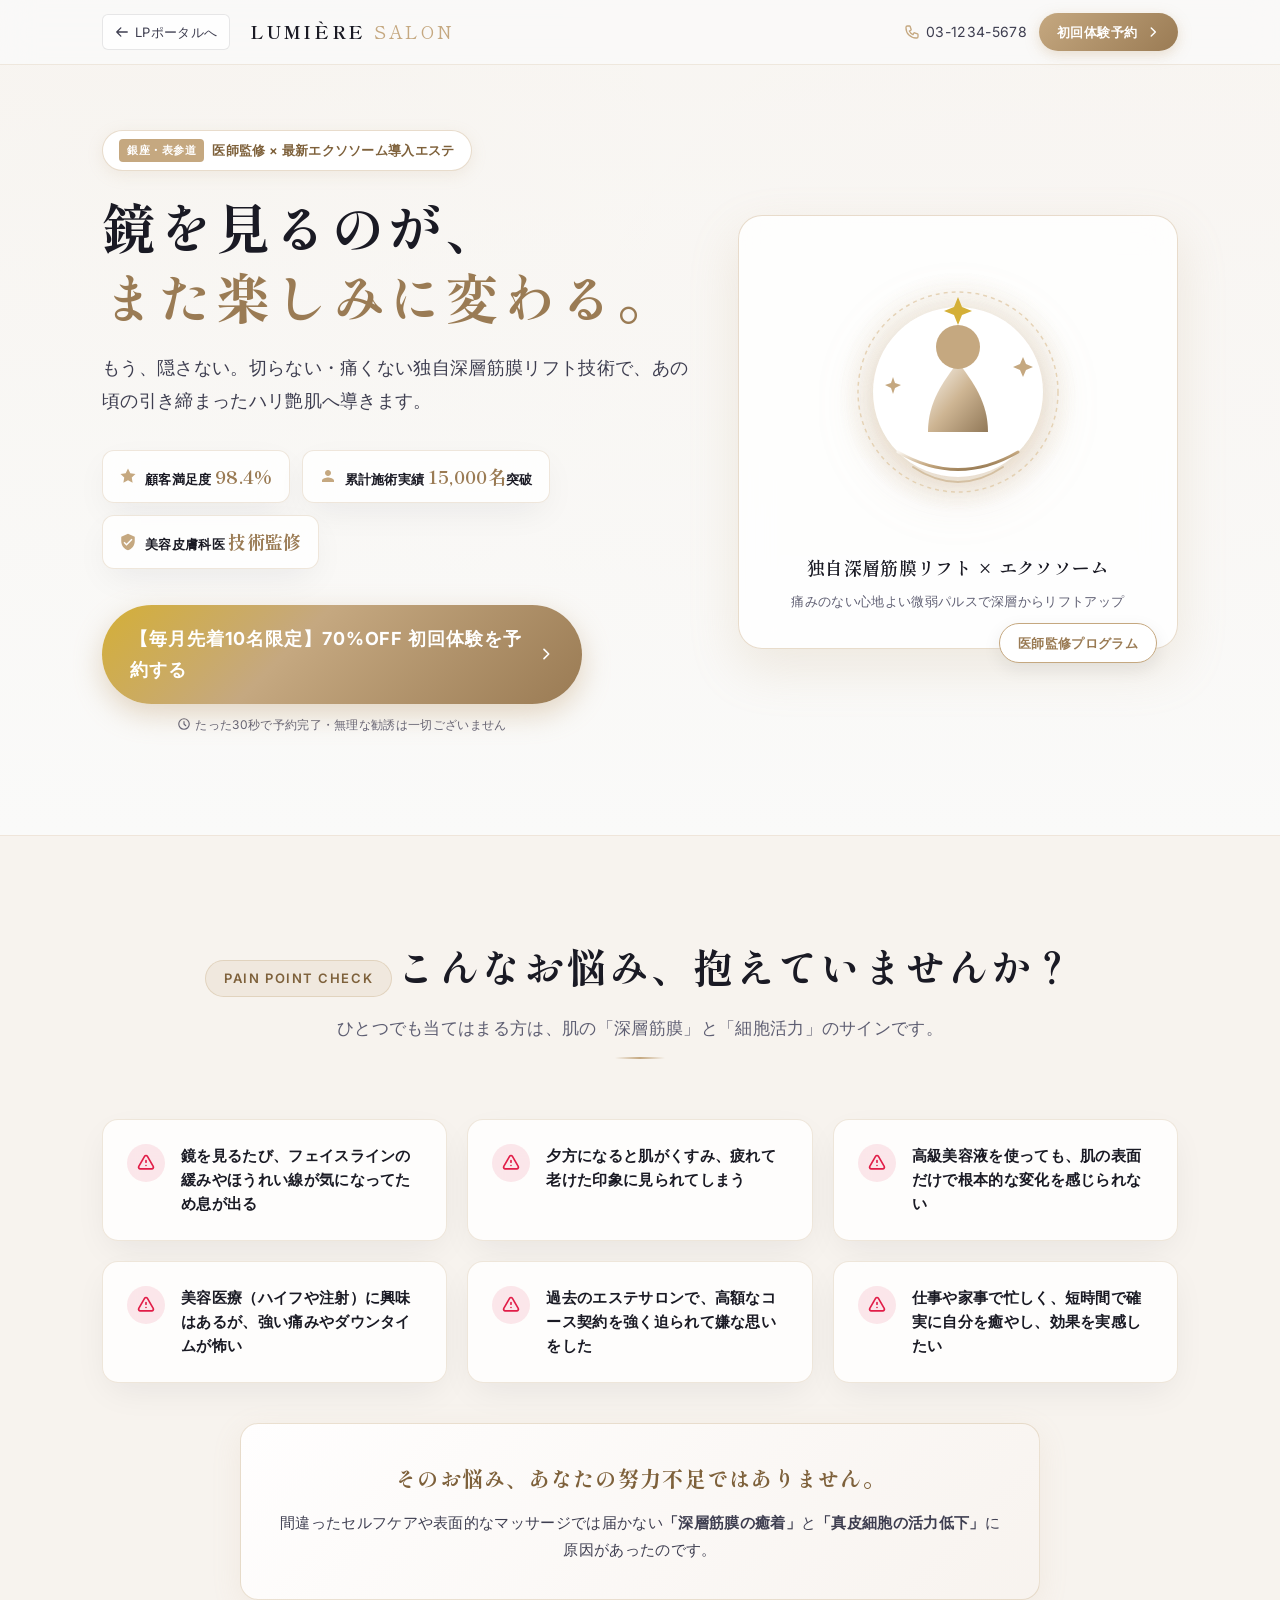
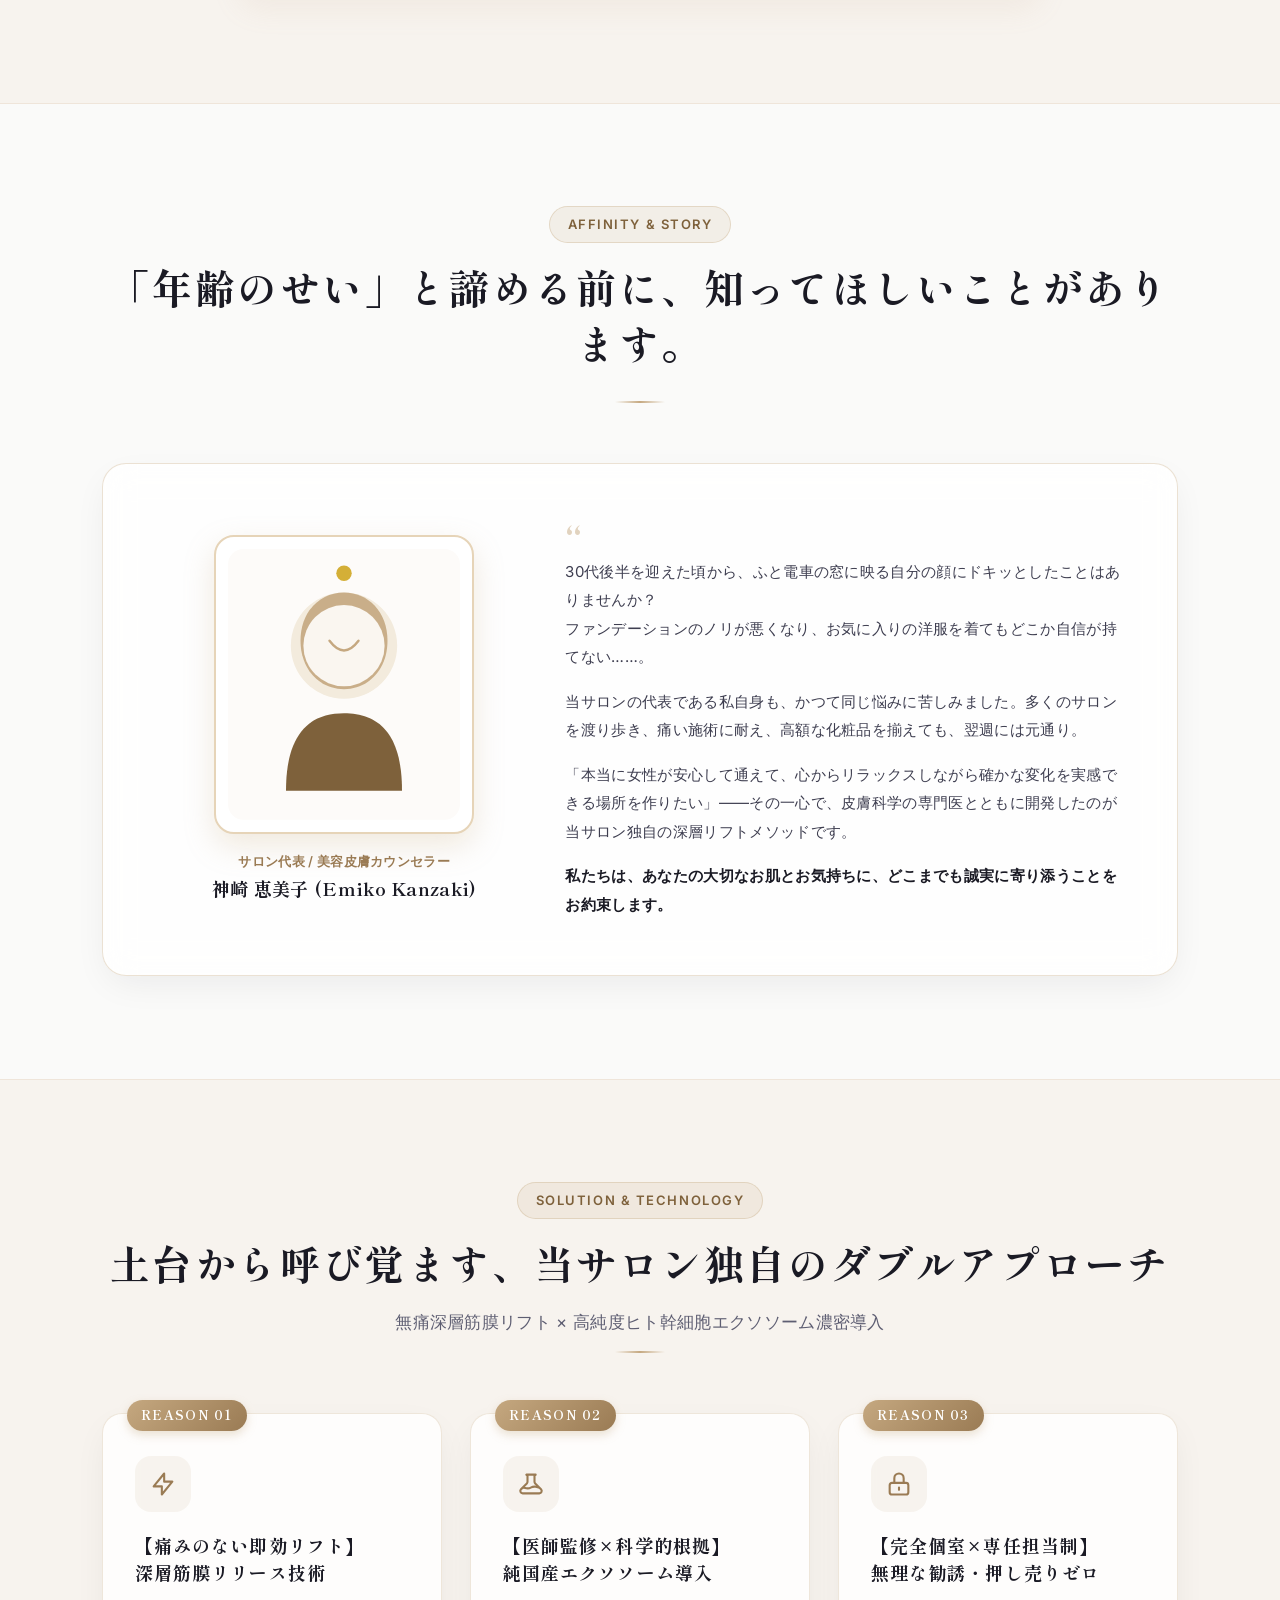
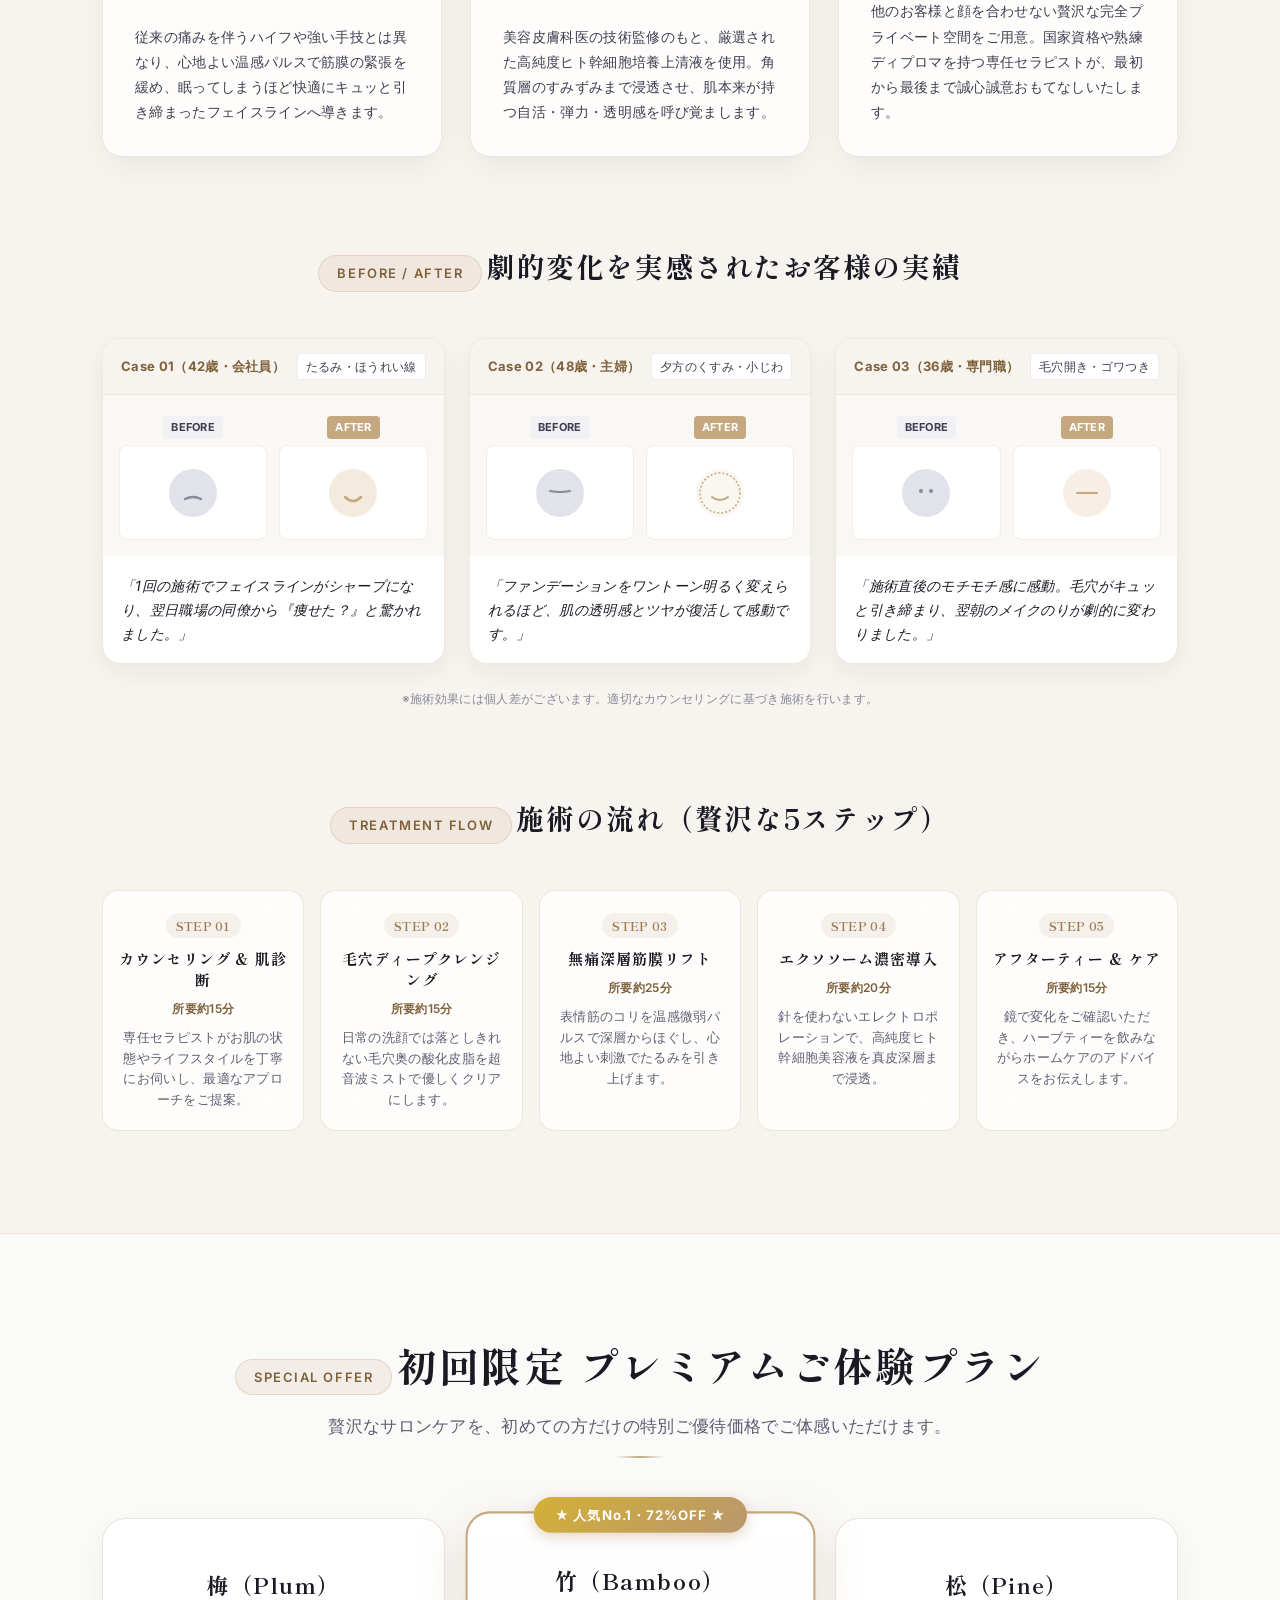
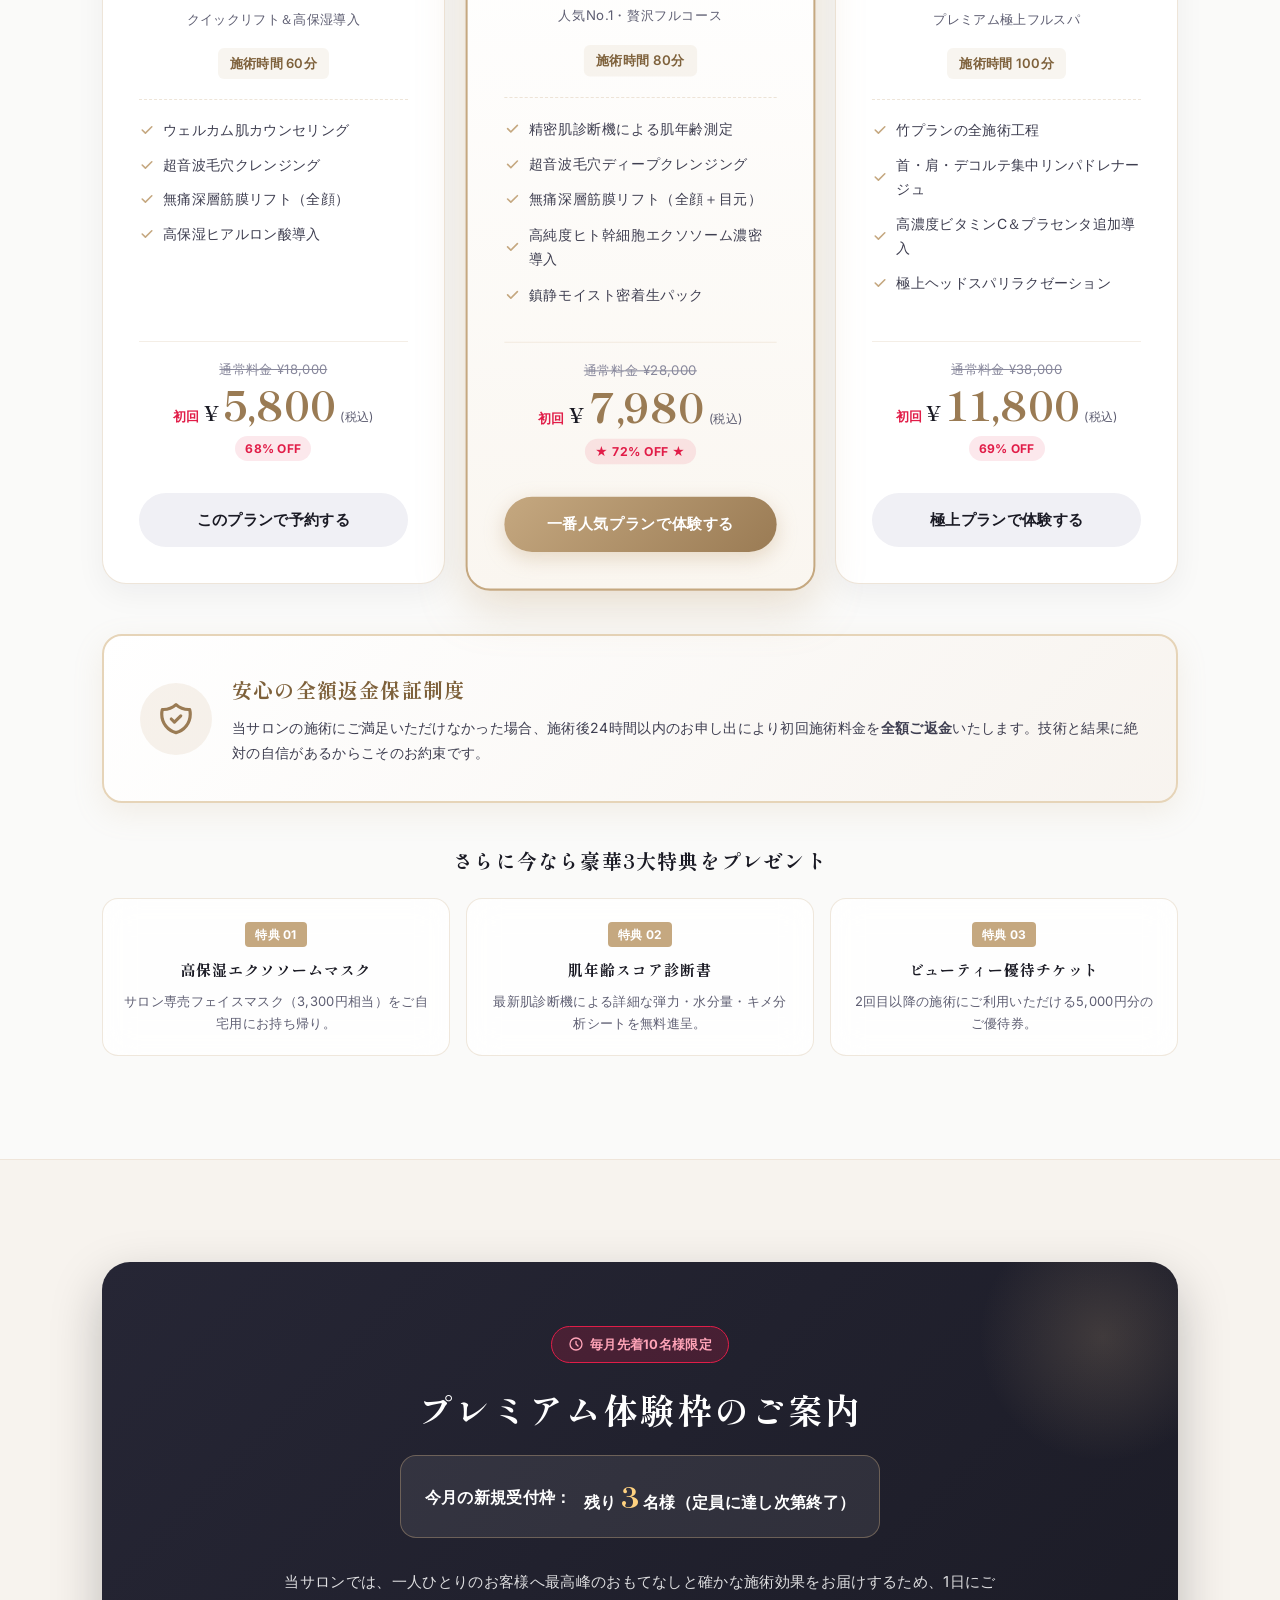
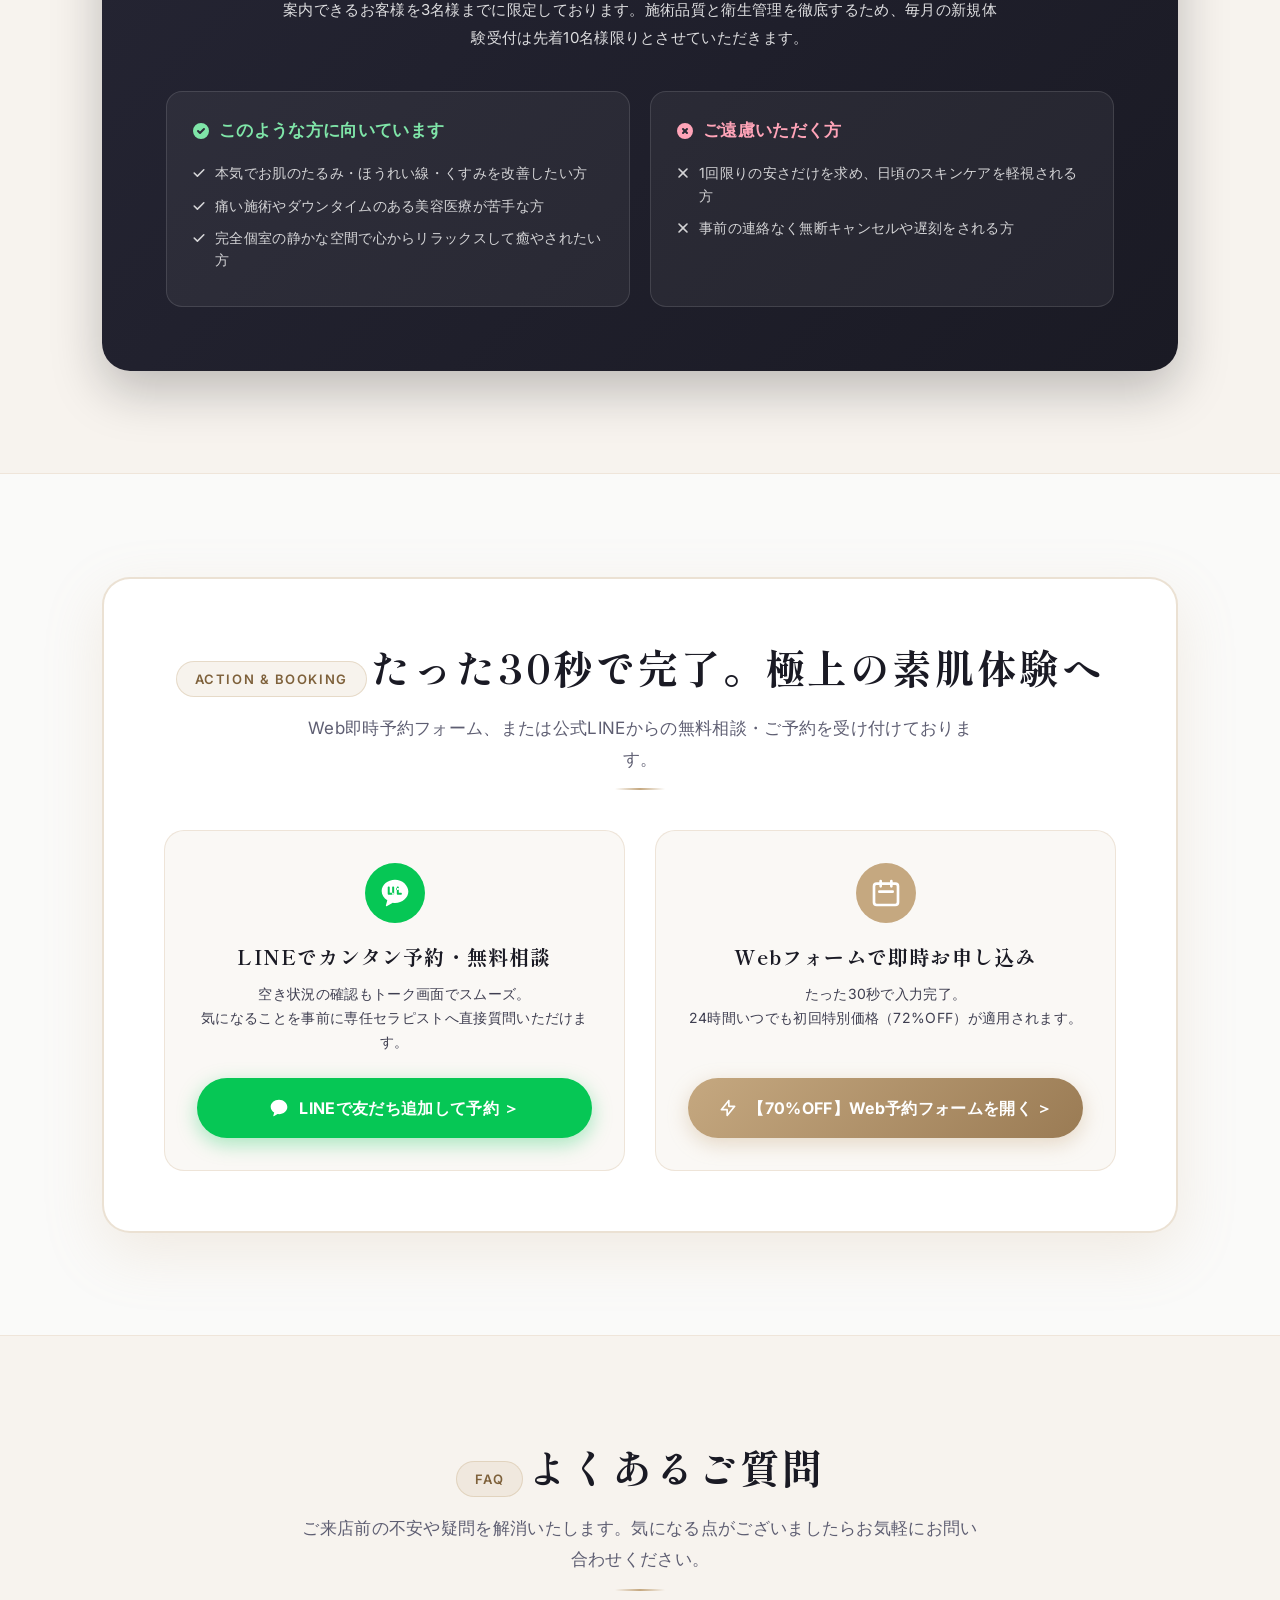
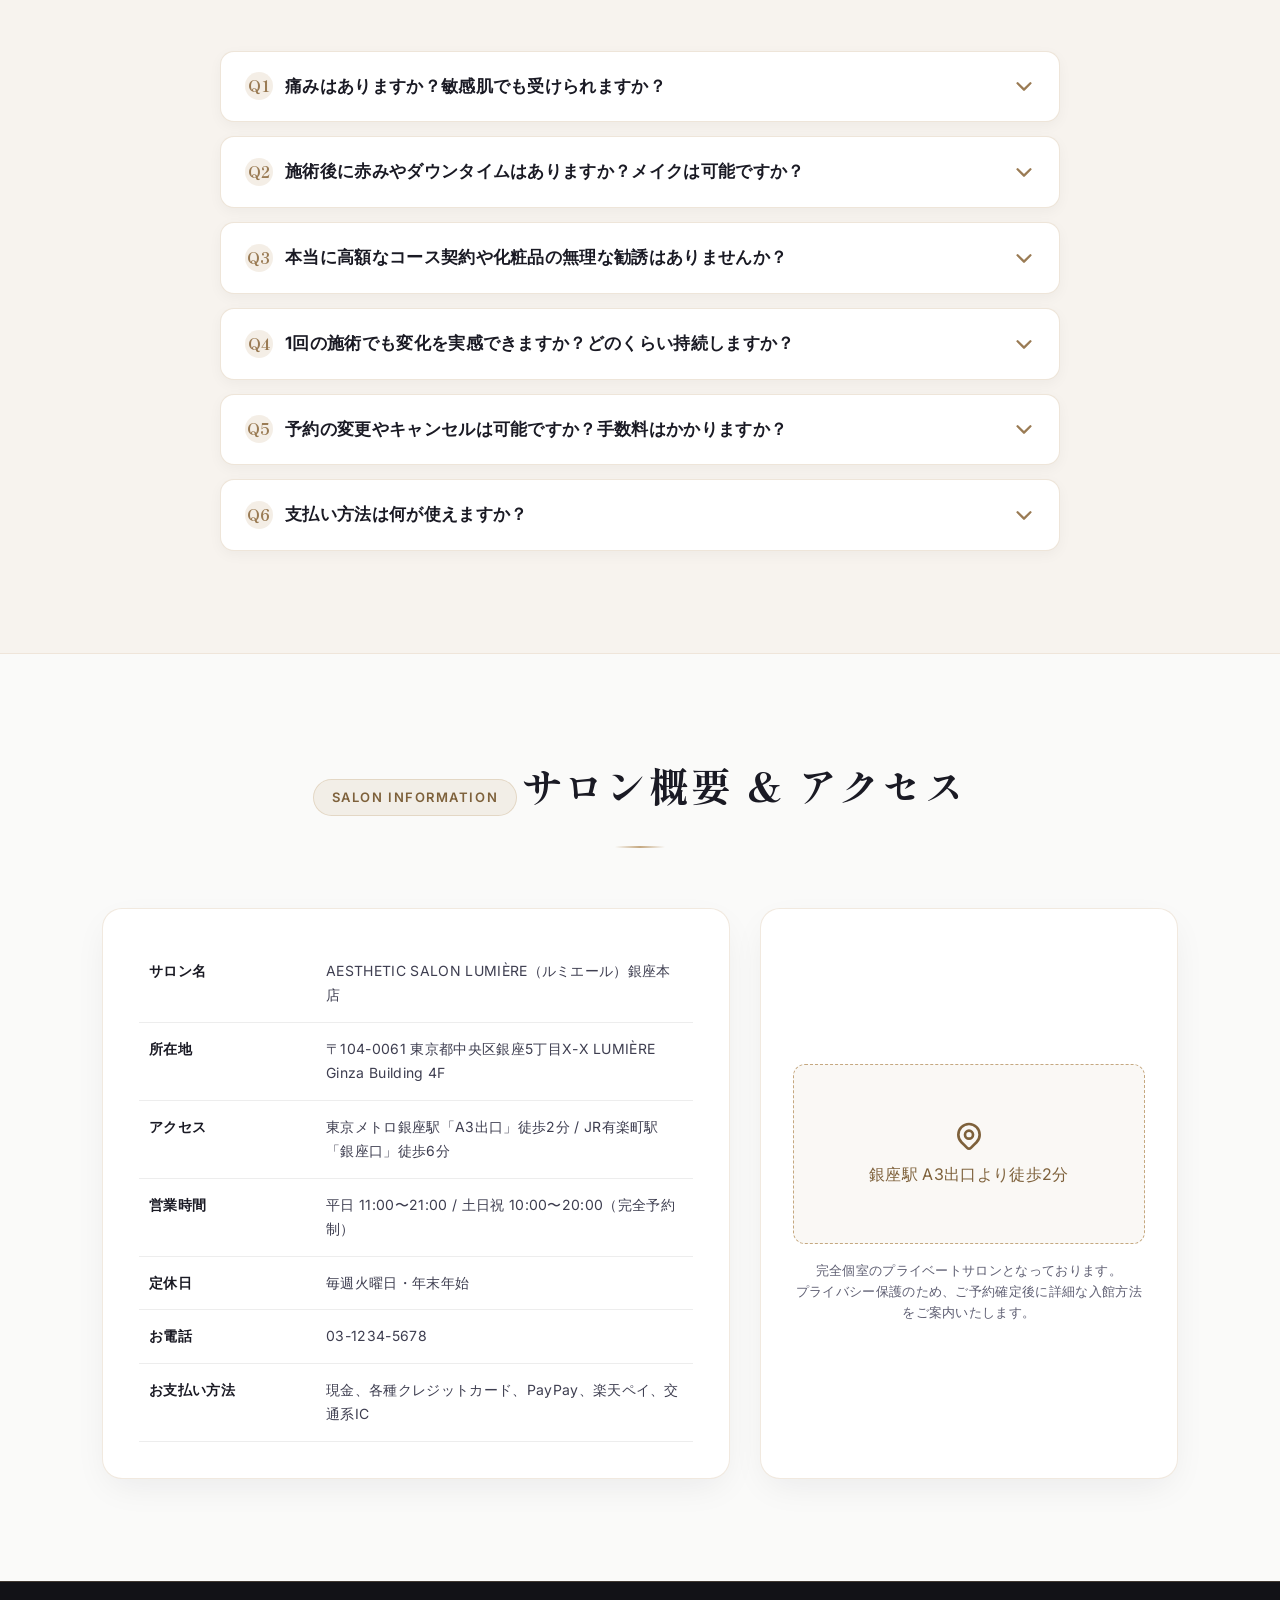
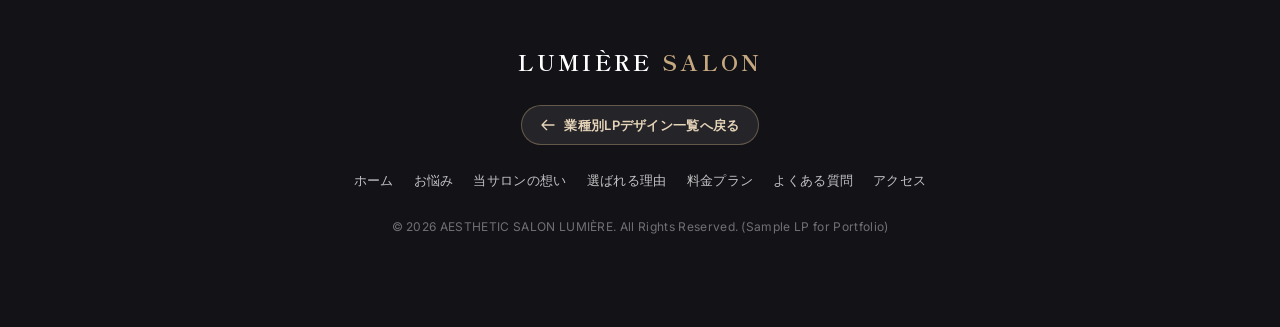
==== samples/aesthetic/index.html @ bb01c0e5 "feat: initial commit for LP portal hub & aesthetic salon sample LP" ====
<!DOCTYPE html>
<html lang="ja">
<head>
  <meta charset="UTF-8">
  <meta name="viewport" content="width=device-width, initial-scale=1.0">
  <meta name="description" content="【銀座・表参道】医師監修×痛くない深層筋膜リフトと純国産ヒト幹細胞エクソソーム導入。初回限定72%OFF。完全個室ラグジュアリーエステサロン LUMIÈRE。">
  <title>【銀座・表参道】医師監修 独自リフト×エクソソーム導入サロン | AESTHETIC SALON LUMIÈRE</title>

  <!-- Google Fonts: Shippori Mincho & Inter (with fallback) -->
  <link rel="preconnect" href="https://fonts.googleapis.com">
  <link rel="preconnect" href="https://fonts.gstatic.com" crossorigin>
  <link href="https://fonts.googleapis.com/css2?family=Cinzel:wght@500;700&family=Inter:wght@400;500;600;700&family=Shippori+Mincho:wght@400;500;600;700&display=swap" rel="stylesheet">

  <!-- Design Tokens & Styles (Strict Relative Paths) -->
  <link rel="stylesheet" href="../../css/tokens.css">
  <link rel="stylesheet" href="../../css/reset.css">
  <link rel="stylesheet" href="./css/aesthetic.css">
</head>
<body>

  <!-- =========================================================================
       1. Global Header & Floating Navigation
       ========================================================================= -->
  <header class="site-header" id="site-header">
    <div class="container">
      <div class="header-left">
        <!-- Return Link to LP Portal Hub -->
        <a href="../../index.html" class="portal-return-link" title="LPジャンル選択ハブに戻る">
          <svg xmlns="http://www.w3.org/2000/svg" fill="none" viewBox="0 0 24 24" stroke="currentColor">
            <path stroke-linecap="round" stroke-linejoin="round" d="M10 19l-7-7m0 0l7-7m-7 7h18" />
          </svg>
          <span>LPポータルへ</span>
        </a>
        <div class="salon-brand-logo">
          LUMIÈRE <span>SALON</span>
        </div>
      </div>

      <div class="header-actions">
        <a href="tel:03-1234-5678" class="header-phone">
          <svg xmlns="http://www.w3.org/2000/svg" fill="none" viewBox="0 0 24 24" stroke="currentColor">
            <path stroke-linecap="round" stroke-linejoin="round" stroke-width="2" d="M3 5a2 2 0 012-2h3.28a1 1 0 01.948.684l1.498 4.493a1 1 0 01-.502 1.21l-2.257 1.13a11.042 11.042 0 005.516 5.516l1.13-2.257a1 1 0 011.21-.502l4.493 1.498a1 1 0 01.684.949V19a2 2 0 01-2 2h-1C9.716 21 3 14.284 3 6V5z" />
          </svg>
          <span>03-1234-5678</span>
        </a>
        <button type="button" class="header-cta-btn js-open-modal" data-plan="bamboo">
          <span>初回体験予約</span>
          <svg xmlns="http://www.w3.org/2000/svg" width="14" height="14" fill="none" viewBox="0 0 24 24" stroke="currentColor">
            <path stroke-linecap="round" stroke-linejoin="round" stroke-width="2.5" d="M9 5l7 7-7 7" />
          </svg>
        </button>
      </div>
    </div>
  </header>

  <!-- =========================================================================
       2. Problem (P): Hero Section & Pain Point Agitation
       ========================================================================= -->
  <section class="lp-section hero-section" id="hero" data-pasona="problem">
    <div class="container">
      <div class="hero-grid">
        <div class="hero-content">
          <div class="hero-badge-container">
            <div class="hero-prehead">
              <span class="hero-prehead-tag">銀座・表参道</span>
              <span>医師監修 × 最新エクソソーム導入エステ</span>
            </div>
          </div>

          <h1 class="hero-title">
            鏡を見るのが、<br>
            <span class="highlight">また楽しみに変わる。</span>
          </h1>

          <p class="hero-subtitle">
            もう、隠さない。切らない・痛くない独自深層筋膜リフト技術で、あの頃の引き締まったハリ艶肌へ導きます。
          </p>

          <!-- Social Proof Badges -->
          <div class="social-proof-badges">
            <div class="proof-badge-item">
              <svg xmlns="http://www.w3.org/2000/svg" viewBox="0 0 24 24" fill="currentColor">
                <path d="M12 2l3.09 6.26L22 9.27l-5 4.87 1.18 6.88L12 17.77l-6.18 3.25L7 14.14 2 9.27l6.91-1.01L12 2z" />
              </svg>
              <span>顧客満足度 <strong class="gold-num">98.4%</strong></span>
            </div>
            <div class="proof-badge-item">
              <svg xmlns="http://www.w3.org/2000/svg" viewBox="0 0 24 24" fill="currentColor">
                <path d="M12 12c2.21 0 4-1.79 4-4s-1.79-4-4-4-4 1.79-4 4 1.79 4 4 4zm0 2c-2.67 0-8 1.34-8 4v2h16v-2c0-2.66-5.33-4-8-4z" />
              </svg>
              <span>累計施術実績 <strong class="gold-num">15,000名</strong>突破</span>
            </div>
            <div class="proof-badge-item">
              <svg xmlns="http://www.w3.org/2000/svg" viewBox="0 0 24 24" fill="currentColor">
                <path d="M12 1L3 5v6c0 5.55 3.84 10.74 9 12 5.16-1.26 9-6.45 9-12V5l-9-4zm-2 16l-4-4 1.41-1.41L10 14.17l6.59-6.59L18 9l-8 8z" />
              </svg>
              <span>美容皮膚科医 <strong class="gold-num">技術監修</strong></span>
            </div>
          </div>

          <!-- Hero CTA Box -->
          <div class="hero-cta-box">
            <button type="button" class="cta-btn-primary js-open-modal" data-plan="bamboo">
              <span>【毎月先着10名限定】70%OFF 初回体験を予約する</span>
              <svg xmlns="http://www.w3.org/2000/svg" fill="none" viewBox="0 0 24 24" stroke="currentColor">
                <path stroke-linecap="round" stroke-linejoin="round" stroke-width="2.5" d="M9 5l7 7-7 7" />
              </svg>
            </button>
            <p class="cta-microcopy">
              <svg xmlns="http://www.w3.org/2000/svg" width="14" height="14" fill="none" viewBox="0 0 24 24" stroke="currentColor">
                <path stroke-linecap="round" stroke-linejoin="round" stroke-width="2" d="M12 8v4l3 3m6-3a9 9 0 11-18 0 9 9 0 0118 0z" />
              </svg>
              たった30秒で予約完了・無理な勧誘は一切ございません
            </p>
          </div>
        </div>

        <!-- Hero Visual Illustration (Luxury SVG Art) -->
        <div class="hero-visual-col">
          <div class="hero-visual-card">
            <svg class="hero-art-svg" viewBox="0 0 320 280" fill="none" xmlns="http://www.w3.org/2000/svg">
              <defs>
                <linearGradient id="heroGoldGrad" x1="0%" y1="0%" x2="100%" y2="100%">
                  <stop offset="0%" stop-color="#FAF6F0"/>
                  <stop offset="50%" stop-color="#C5A880"/>
                  <stop offset="100%" stop-color="#7E613B"/>
                </linearGradient>
                <radialGradient id="heroGlow" cx="50%" cy="50%" r="50%">
                  <stop offset="0%" stop-color="#C5A880" stop-opacity="0.35"/>
                  <stop offset="100%" stop-color="#C5A880" stop-opacity="0"/>
                </radialGradient>
              </defs>
              <circle cx="160" cy="140" r="120" fill="url(#heroGlow)"/>
              <circle cx="160" cy="140" r="100" stroke="#E6D4B8" stroke-width="1.5" stroke-dasharray="4 4"/>
              <circle cx="160" cy="140" r="85" fill="#FFFFFF" filter="drop-shadow(0 8px 16px rgba(197, 168, 128, 0.2))"/>
              <!-- Elegant Silhouette & Lifting Wave Lines -->
              <path d="M130 180 C130 150, 145 130, 160 110 C175 130, 190 150, 190 180 Z" fill="url(#heroGoldGrad)" opacity="0.85"/>
              <circle cx="160" cy="95" r="22" fill="#C5A880"/>
              <!-- Radiant Sparkles -->
              <path d="M160 45 L164 55 L174 59 L164 63 L160 73 L156 63 L146 59 L156 55 Z" fill="#D4AF37"/>
              <path d="M225 105 L228 112 L235 115 L228 118 L225 125 L222 118 L215 115 L222 112 Z" fill="#C5A880"/>
              <path d="M95 125 L97 131 L103 133 L97 136 L95 142 L93 136 L87 133 L93 131 Z" fill="#C5A880"/>
              <!-- Lifting Flow Curves -->
              <path d="M100 200 Q 160 235 220 200" stroke="url(#heroGoldGrad)" stroke-width="3" stroke-linecap="round"/>
              <path d="M115 215 Q 160 245 205 215" stroke="#C5A880" stroke-width="2" stroke-linecap="round" opacity="0.6"/>
            </svg>
            <div class="hero-visual-caption">独自深層筋膜リフト × エクソソーム</div>
            <div class="hero-visual-desc">痛みのない心地よい微弱パルスで深層からリフトアップ</div>
            <div class="hero-floating-tag">医師監修プログラム</div>
          </div>
        </div>
      </div>
    </div>
  </section>

  <!-- Problem (P): Pain Point Agitation Checklist -->
  <section class="lp-section lp-section-alt" id="problem">
    <div class="container">
      <div class="section-header">
        <div class="section-tag">Pain Point Check</div>
        <h2 class="section-title">こんなお悩み、抱えていませんか？</h2>
        <p class="section-subtitle">
          ひとつでも当てはまる方は、肌の「深層筋膜」と「細胞活力」のサインです。
        </p>
        <span class="gold-line"></span>
      </div>

      <div class="problem-cards-grid">
        <!-- Card 1 -->
        <div class="problem-card">
          <div class="problem-card-icon">
            <svg xmlns="http://www.w3.org/2000/svg" fill="none" viewBox="0 0 24 24" stroke="currentColor">
              <path stroke-linecap="round" stroke-linejoin="round" stroke-width="2" d="M12 9v2m0 4h.01m-6.938 4h13.856c1.54 0 2.502-1.667 1.732-3L13.732 4c-.77-1.333-2.694-1.333-3.464 0L3.34 16c-.77 1.333.192 3 1.732 3z" />
            </svg>
          </div>
          <div class="problem-card-title">
            鏡を見るたび、フェイスラインの緩みやほうれい線が気になってため息が出る
          </div>
        </div>

        <!-- Card 2 -->
        <div class="problem-card">
          <div class="problem-card-icon">
            <svg xmlns="http://www.w3.org/2000/svg" fill="none" viewBox="0 0 24 24" stroke="currentColor">
              <path stroke-linecap="round" stroke-linejoin="round" stroke-width="2" d="M12 9v2m0 4h.01m-6.938 4h13.856c1.54 0 2.502-1.667 1.732-3L13.732 4c-.77-1.333-2.694-1.333-3.464 0L3.34 16c-.77 1.333.192 3 1.732 3z" />
            </svg>
          </div>
          <div class="problem-card-title">
            夕方になると肌がくすみ、疲れて老けた印象に見られてしまう
          </div>
        </div>

        <!-- Card 3 -->
        <div class="problem-card">
          <div class="problem-card-icon">
            <svg xmlns="http://www.w3.org/2000/svg" fill="none" viewBox="0 0 24 24" stroke="currentColor">
              <path stroke-linecap="round" stroke-linejoin="round" stroke-width="2" d="M12 9v2m0 4h.01m-6.938 4h13.856c1.54 0 2.502-1.667 1.732-3L13.732 4c-.77-1.333-2.694-1.333-3.464 0L3.34 16c-.77 1.333.192 3 1.732 3z" />
            </svg>
          </div>
          <div class="problem-card-title">
            高級美容液を使っても、肌の表面だけで根本的な変化を感じられない
          </div>
        </div>

        <!-- Card 4 -->
        <div class="problem-card">
          <div class="problem-card-icon">
            <svg xmlns="http://www.w3.org/2000/svg" fill="none" viewBox="0 0 24 24" stroke="currentColor">
              <path stroke-linecap="round" stroke-linejoin="round" stroke-width="2" d="M12 9v2m0 4h.01m-6.938 4h13.856c1.54 0 2.502-1.667 1.732-3L13.732 4c-.77-1.333-2.694-1.333-3.464 0L3.34 16c-.77 1.333.192 3 1.732 3z" />
            </svg>
          </div>
          <div class="problem-card-title">
            美容医療（ハイフや注射）に興味はあるが、強い痛みやダウンタイムが怖い
          </div>
        </div>

        <!-- Card 5 -->
        <div class="problem-card">
          <div class="problem-card-icon">
            <svg xmlns="http://www.w3.org/2000/svg" fill="none" viewBox="0 0 24 24" stroke="currentColor">
              <path stroke-linecap="round" stroke-linejoin="round" stroke-width="2" d="M12 9v2m0 4h.01m-6.938 4h13.856c1.54 0 2.502-1.667 1.732-3L13.732 4c-.77-1.333-2.694-1.333-3.464 0L3.34 16c-.77 1.333.192 3 1.732 3z" />
            </svg>
          </div>
          <div class="problem-card-title">
            過去のエステサロンで、高額なコース契約を強く迫られて嫌な思いをした
          </div>
        </div>

        <!-- Card 6 -->
        <div class="problem-card">
          <div class="problem-card-icon">
            <svg xmlns="http://www.w3.org/2000/svg" fill="none" viewBox="0 0 24 24" stroke="currentColor">
              <path stroke-linecap="round" stroke-linejoin="round" stroke-width="2" d="M12 9v2m0 4h.01m-6.938 4h13.856c1.54 0 2.502-1.667 1.732-3L13.732 4c-.77-1.333-2.694-1.333-3.464 0L3.34 16c-.77 1.333.192 3 1.732 3z" />
            </svg>
          </div>
          <div class="problem-card-title">
            仕事や家事で忙しく、短時間で確実に自分を癒やし、効果を実感したい
          </div>
        </div>
      </div>

      <!-- Problem Bridge -->
      <div class="problem-bridge-box">
        <h3 class="problem-bridge-heading">そのお悩み、あなたの努力不足ではありません。</h3>
        <p class="problem-bridge-text">
          間違ったセルフケアや表面的なマッサージでは届かない<strong>「深層筋膜の癒着」</strong>と<strong>「真皮細胞の活力低下」</strong>に原因があったのです。
        </p>
      </div>
    </div>
  </section>

  <!-- =========================================================================
       3. Affinity (A): Empathy & Storytelling
       ========================================================================= -->
  <section class="lp-section" id="affinity" data-pasona="affinity">
    <div class="container">
      <div class="section-header">
        <div class="section-tag">Affinity & Story</div>
        <h2 class="section-title">「年齢のせい」と諦める前に、知ってほしいことがあります。</h2>
        <span class="gold-line"></span>
      </div>

      <div class="affinity-box">
        <div class="affinity-portrait-wrapper">
          <!-- Stylized Aesthetic Portrait Art SVG -->
          <svg class="affinity-portrait-art" viewBox="0 0 240 280" fill="none" xmlns="http://www.w3.org/2000/svg">
            <rect width="240" height="280" rx="16" fill="#FDFBF9"/>
            <circle cx="120" cy="100" r="55" fill="#F3EBDD"/>
            <path d="M120 45 C145 45, 165 65, 165 95 C165 125, 145 145, 120 145 C95 145, 75 125, 75 95 C75 65, 95 45, 120 45 Z" fill="#C5A880" opacity="0.9"/>
            <path d="M60 250 C60 190, 85 170, 120 170 C155 170, 180 190, 180 250 Z" fill="#7E613B"/>
            <circle cx="120" cy="100" r="42" fill="#FAF6F0"/>
            <path d="M105 95 Q 120 115 135 95" stroke="#C5A880" stroke-width="2.5" stroke-linecap="round"/>
            <circle cx="120" cy="25" r="8" fill="#D4AF37"/>
          </svg>
          <div class="affinity-owner-title">サロン代表 / 美容皮膚カウンセラー</div>
          <div class="affinity-owner-name">神崎 恵美子 (Emiko Kanzaki)</div>
        </div>

        <div class="affinity-story-content">
          <div class="affinity-quote-mark">“</div>
          <p>
            30代後半を迎えた頃から、ふと電車の窓に映る自分の顔にドキッとしたことはありませんか？<br>
            ファンデーションのノリが悪くなり、お気に入りの洋服を着てもどこか自信が持てない……。
          </p>
          <p>
            当サロンの代表である私自身も、かつて同じ悩みに苦しみました。多くのサロンを渡り歩き、痛い施術に耐え、高額な化粧品を揃えても、翌週には元通り。
          </p>
          <p>
            「本当に女性が安心して通えて、心からリラックスしながら確かな変化を実感できる場所を作りたい」——その一心で、皮膚科学の専門医とともに開発したのが当サロン独自の深層リフトメソッドです。
          </p>
          <p>
            私たちは、あなたの大切なお肌とお気持ちに、どこまでも誠実に寄り添うことをお約束します。
          </p>
        </div>
      </div>
    </div>
  </section>

  <!-- =========================================================================
       4. Solution (S): Technology, 3 Reasons, Before/After & 5 Steps
       ========================================================================= -->
  <section class="lp-section lp-section-alt" id="solution" data-pasona="solution">
    <div class="container">
      <div class="section-header">
        <div class="section-tag">Solution & Technology</div>
        <h2 class="section-title">土台から呼び覚ます、当サロン独自のダブルアプローチ</h2>
        <p class="section-subtitle">
          無痛深層筋膜リフト × 高純度ヒト幹細胞エクソソーム濃密導入
        </p>
        <span class="gold-line"></span>
      </div>

      <!-- 3 Reasons to Choose -->
      <div class="reasons-grid" id="reasons">
        <!-- Reason 1 -->
        <div class="reason-card">
          <div class="reason-num-badge">REASON 01</div>
          <div class="reason-icon-wrapper">
            <svg xmlns="http://www.w3.org/2000/svg" fill="none" viewBox="0 0 24 24" stroke="currentColor">
              <path stroke-linecap="round" stroke-linejoin="round" stroke-width="1.8" d="M13 10V3L4 14h7v7l9-11h-7z" />
            </svg>
          </div>
          <h3 class="reason-card-title">【痛みのない即効リフト】<br>深層筋膜リリース技術</h3>
          <p class="reason-card-desc">
            従来の痛みを伴うハイフや強い手技とは異なり、心地よい温感パルスで筋膜の緊張を緩め、眠ってしまうほど快適にキュッと引き締まったフェイスラインへ導きます。
          </p>
        </div>

        <!-- Reason 2 -->
        <div class="reason-card">
          <div class="reason-num-badge">REASON 02</div>
          <div class="reason-icon-wrapper">
            <svg xmlns="http://www.w3.org/2000/svg" fill="none" viewBox="0 0 24 24" stroke="currentColor">
              <path stroke-linecap="round" stroke-linejoin="round" stroke-width="1.8" d="M19.428 15.428a2 2 0 00-1.022-.547l-2.387-.477a6 6 0 00-3.86.517l-.318.158a6 6 0 01-3.86.517L6.05 15.21a2 2 0 00-1.806.547M8 4h8l-1 1v5.172a2 2 0 00.586 1.414l5 5c1.26 1.26.367 3.414-1.415 3.414H4.828c-1.782 0-2.674-2.154-1.414-3.414l5-5A2 2 0 009 10.172V5L8 4z" />
            </svg>
          </div>
          <h3 class="reason-card-title">【医師監修×科学的根拠】<br>純国産エクソソーム導入</h3>
          <p class="reason-card-desc">
            美容皮膚科医の技術監修のもと、厳選された高純度ヒト幹細胞培養上清液を使用。角質層のすみずみまで浸透させ、肌本来が持つ自活・弾力・透明感を呼び覚まします。
          </p>
        </div>

        <!-- Reason 3 -->
        <div class="reason-card">
          <div class="reason-num-badge">REASON 03</div>
          <div class="reason-icon-wrapper">
            <svg xmlns="http://www.w3.org/2000/svg" fill="none" viewBox="0 0 24 24" stroke="currentColor">
              <path stroke-linecap="round" stroke-linejoin="round" stroke-width="1.8" d="M12 15v2m-6 4h12a2 2 0 002-2v-6a2 2 0 00-2-2H6a2 2 0 00-2 2v6a2 2 0 002 2zm10-10V7a4 4 0 00-8 0v4h8z" />
            </svg>
          </div>
          <h3 class="reason-card-title">【完全個室×専任担当制】<br>無理な勧誘・押し売りゼロ</h3>
          <p class="reason-card-desc">
            他のお客様と顔を合わせない贅沢な完全プライベート空間をご用意。国家資格や熟練ディプロマを持つ専任セラピストが、最初から最後まで誠心誠意おもてなしいたします。
          </p>
        </div>
      </div>

      <!-- Before / After Cases -->
      <div class="section-header" id="before-after" style="margin-bottom: 30px;">
        <div class="section-tag">Before / After</div>
        <h3 class="section-title" style="font-size: 1.75rem;">劇的変化を実感されたお客様の実績</h3>
      </div>

      <div class="before-after-grid">
        <!-- Case 1 -->
        <div class="ba-card">
          <div class="ba-card-header">
            <div class="ba-client-meta">Case 01（42歳・会社員）</div>
            <div class="ba-concern-tag">たるみ・ほうれい線</div>
          </div>
          <div class="ba-visual-comparison">
            <div class="ba-visual-side">
              <span class="ba-side-tag ba-tag-before">BEFORE</span>
              <div class="ba-side-art">
                <svg width="60" height="60" viewBox="0 0 60 60" fill="none" xmlns="http://www.w3.org/2000/svg">
                  <circle cx="30" cy="30" r="24" fill="#E2E2EA"/>
                  <path d="M22 36 Q 30 32 38 36" stroke="#88889C" stroke-width="2.5" stroke-linecap="round"/>
                </svg>
              </div>
            </div>
            <div class="ba-visual-side">
              <span class="ba-side-tag ba-tag-after">AFTER</span>
              <div class="ba-side-art">
                <svg width="60" height="60" viewBox="0 0 60 60" fill="none" xmlns="http://www.w3.org/2000/svg">
                  <circle cx="30" cy="30" r="24" fill="#F3EBDD"/>
                  <path d="M22 34 Q 30 42 38 34" stroke="#C5A880" stroke-width="2.5" stroke-linecap="round"/>
                </svg>
              </div>
            </div>
          </div>
          <div class="ba-card-body">
            <p class="ba-card-quote">
              「1回の施術でフェイスラインがシャープになり、翌日職場の同僚から『痩せた？』と驚かれました。」
            </p>
          </div>
        </div>

        <!-- Case 2 -->
        <div class="ba-card">
          <div class="ba-card-header">
            <div class="ba-client-meta">Case 02（48歳・主婦）</div>
            <div class="ba-concern-tag">夕方のくすみ・小じわ</div>
          </div>
          <div class="ba-visual-comparison">
            <div class="ba-visual-side">
              <span class="ba-side-tag ba-tag-before">BEFORE</span>
              <div class="ba-side-art">
                <svg width="60" height="60" viewBox="0 0 60 60" fill="none" xmlns="http://www.w3.org/2000/svg">
                  <circle cx="30" cy="30" r="24" fill="#E2E2EA"/>
                  <path d="M20 28 Q 30 30 40 28" stroke="#88889C" stroke-width="2" stroke-linecap="round"/>
                </svg>
              </div>
            </div>
            <div class="ba-visual-side">
              <span class="ba-side-tag ba-tag-after">AFTER</span>
              <div class="ba-side-art">
                <svg width="60" height="60" viewBox="0 0 60 60" fill="none" xmlns="http://www.w3.org/2000/svg">
                  <circle cx="30" cy="30" r="24" fill="#FAF6F0"/>
                  <circle cx="30" cy="30" r="20" stroke="#C5A880" stroke-width="1.5" stroke-dasharray="2 2"/>
                  <path d="M22 34 Q 30 40 38 34" stroke="#C5A880" stroke-width="2" stroke-linecap="round"/>
                </svg>
              </div>
            </div>
          </div>
          <div class="ba-card-body">
            <p class="ba-card-quote">
              「ファンデーションをワントーン明るく変えられるほど、肌の透明感とツヤが復活して感動です。」
            </p>
          </div>
        </div>

        <!-- Case 3 -->
        <div class="ba-card">
          <div class="ba-card-header">
            <div class="ba-client-meta">Case 03（36歳・専門職）</div>
            <div class="ba-concern-tag">毛穴開き・ゴワつき</div>
          </div>
          <div class="ba-visual-comparison">
            <div class="ba-visual-side">
              <span class="ba-side-tag ba-tag-before">BEFORE</span>
              <div class="ba-side-art">
                <svg width="60" height="60" viewBox="0 0 60 60" fill="none" xmlns="http://www.w3.org/2000/svg">
                  <circle cx="30" cy="30" r="24" fill="#E2E2EA"/>
                  <circle cx="25" cy="28" r="2" fill="#88889C"/>
                  <circle cx="35" cy="28" r="2" fill="#88889C"/>
                </svg>
              </div>
            </div>
            <div class="ba-visual-side">
              <span class="ba-side-tag ba-tag-after">AFTER</span>
              <div class="ba-side-art">
                <svg width="60" height="60" viewBox="0 0 60 60" fill="none" xmlns="http://www.w3.org/2000/svg">
                  <circle cx="30" cy="30" r="24" fill="#F7EFE6"/>
                  <path d="M20 30 L40 30" stroke="#C5A880" stroke-width="2" stroke-linecap="round"/>
                </svg>
              </div>
            </div>
          </div>
          <div class="ba-card-body">
            <p class="ba-card-quote">
              「施術直後のモチモチ感に感動。毛穴がキュッと引き締まり、翌朝のメイクのりが劇的に変わりました。」
            </p>
          </div>
        </div>
      </div>
      <p class="ba-disclaimer">※施術効果には個人差がございます。適切なカウンセリングに基づき施術を行います。</p>

      <!-- 5 Treatment Steps -->
      <div class="treatment-steps-wrapper" id="steps">
        <div class="section-header" style="margin-bottom: 30px;">
          <div class="section-tag">Treatment Flow</div>
          <h3 class="section-title" style="font-size: 1.75rem;">施術の流れ（贅沢な5ステップ）</h3>
        </div>

        <div class="steps-list">
          <div class="step-card">
            <span class="step-num">STEP 01</span>
            <h4 class="step-title">カウンセリング & 肌診断</h4>
            <div class="step-time">所要約15分</div>
            <p class="step-desc">専任セラピストがお肌の状態やライフスタイルを丁寧にお伺いし、最適なアプローチをご提案。</p>
          </div>

          <div class="step-card">
            <span class="step-num">STEP 02</span>
            <h4 class="step-title">毛穴ディープクレンジング</h4>
            <div class="step-time">所要約15分</div>
            <p class="step-desc">日常の洗顔では落としきれない毛穴奥の酸化皮脂を超音波ミストで優しくクリアにします。</p>
          </div>

          <div class="step-card">
            <span class="step-num">STEP 03</span>
            <h4 class="step-title">無痛深層筋膜リフト</h4>
            <div class="step-time">所要約25分</div>
            <p class="step-desc">表情筋のコリを温感微弱パルスで深層からほぐし、心地よい刺激でたるみを引き上げます。</p>
          </div>

          <div class="step-card">
            <span class="step-num">STEP 04</span>
            <h4 class="step-title">エクソソーム濃密導入</h4>
            <div class="step-time">所要約20分</div>
            <p class="step-desc">針を使わないエレクトロポレーションで、高純度ヒト幹細胞美容液を真皮深層まで浸透。</p>
          </div>

          <div class="step-card">
            <span class="step-num">STEP 05</span>
            <h4 class="step-title">アフターティー & ケア</h4>
            <div class="step-time">所要約15分</div>
            <p class="step-desc">鏡で変化をご確認いただき、ハーブティーを飲みながらホームケアのアドバイスをお伝えします。</p>
          </div>
        </div>
      </div>
    </div>
  </section>

  <!-- =========================================================================
       5. Offer (O): Matsutake Pricing, Guarantee & Gifts
       ========================================================================= -->
  <section class="lp-section" id="offer" data-pasona="offer">
    <div class="container">
      <div class="section-header">
        <div class="section-tag">Special Offer</div>
        <h2 class="section-title">初回限定 プレミアムご体験プラン</h2>
        <p class="section-subtitle">
          贅沢なサロンケアを、初めての方だけの特別ご優待価格でご体感いただけます。
        </p>
        <span class="gold-line"></span>
      </div>

      <!-- Matsutake 3-Tier Pricing Table -->
      <div class="pricing-grid" id="pricing">
        <!-- Tier 1: Plum (梅) -->
        <div class="pricing-card">
          <h3 class="pricing-tier-name">梅（Plum）</h3>
          <div class="pricing-tier-subtitle">クイックリフト＆高保湿導入</div>
          <div class="pricing-time-tag">施術時間 60分</div>

          <ul class="pricing-features-list">
            <li>
              <svg xmlns="http://www.w3.org/2000/svg" viewBox="0 0 20 20" fill="currentColor">
                <path fill-rule="evenodd" d="M16.707 5.293a1 1 0 010 1.414l-8 8a1 1 0 01-1.414 0l-4-4a1 1 0 011.414-1.414L8 12.586l7.293-7.293a1 1 0 011.414 0z" clip-rule="evenodd" />
              </svg>
              ウェルカム肌カウンセリング
            </li>
            <li>
              <svg xmlns="http://www.w3.org/2000/svg" viewBox="0 0 20 20" fill="currentColor">
                <path fill-rule="evenodd" d="M16.707 5.293a1 1 0 010 1.414l-8 8a1 1 0 01-1.414 0l-4-4a1 1 0 011.414-1.414L8 12.586l7.293-7.293a1 1 0 011.414 0z" clip-rule="evenodd" />
              </svg>
              超音波毛穴クレンジング
            </li>
            <li>
              <svg xmlns="http://www.w3.org/2000/svg" viewBox="0 0 20 20" fill="currentColor">
                <path fill-rule="evenodd" d="M16.707 5.293a1 1 0 010 1.414l-8 8a1 1 0 01-1.414 0l-4-4a1 1 0 011.414-1.414L8 12.586l7.293-7.293a1 1 0 011.414 0z" clip-rule="evenodd" />
              </svg>
              無痛深層筋膜リフト（全顔）
            </li>
            <li>
              <svg xmlns="http://www.w3.org/2000/svg" viewBox="0 0 20 20" fill="currentColor">
                <path fill-rule="evenodd" d="M16.707 5.293a1 1 0 010 1.414l-8 8a1 1 0 01-1.414 0l-4-4a1 1 0 011.414-1.414L8 12.586l7.293-7.293a1 1 0 011.414 0z" clip-rule="evenodd" />
              </svg>
              高保湿ヒアルロン酸導入
            </li>
          </ul>

          <div class="pricing-price-box">
            <div class="pricing-regular-price">通常料金 ¥18,000</div>
            <div class="pricing-special-price">
              <span class="pricing-special-label">初回</span>
              <span class="pricing-yen">¥</span>
              <span class="pricing-amount">5,800</span>
              <span class="pricing-tax">(税込)</span>
            </div>
            <span class="pricing-discount-pill">68% OFF</span>
          </div>

          <button type="button" class="pricing-card-btn btn-secondary js-open-modal" data-plan="plum">
            このプランで予約する
          </button>
        </div>

        <!-- Tier 2: Bamboo (竹) - FEATURED / RECOMMENDED -->
        <div class="pricing-card pricing-card-featured">
          <div class="popular-badge">★ 人気No.1・72%OFF ★</div>
          <h3 class="pricing-tier-name">竹（Bamboo）</h3>
          <div class="pricing-tier-subtitle">人気No.1・贅沢フルコース</div>
          <div class="pricing-time-tag">施術時間 80分</div>

          <ul class="pricing-features-list">
            <li>
              <svg xmlns="http://www.w3.org/2000/svg" viewBox="0 0 20 20" fill="currentColor">
                <path fill-rule="evenodd" d="M16.707 5.293a1 1 0 010 1.414l-8 8a1 1 0 01-1.414 0l-4-4a1 1 0 011.414-1.414L8 12.586l7.293-7.293a1 1 0 011.414 0z" clip-rule="evenodd" />
              </svg>
              精密肌診断機による肌年齢測定
            </li>
            <li>
              <svg xmlns="http://www.w3.org/2000/svg" viewBox="0 0 20 20" fill="currentColor">
                <path fill-rule="evenodd" d="M16.707 5.293a1 1 0 010 1.414l-8 8a1 1 0 01-1.414 0l-4-4a1 1 0 011.414-1.414L8 12.586l7.293-7.293a1 1 0 011.414 0z" clip-rule="evenodd" />
              </svg>
              超音波毛穴ディープクレンジング
            </li>
            <li>
              <svg xmlns="http://www.w3.org/2000/svg" viewBox="0 0 20 20" fill="currentColor">
                <path fill-rule="evenodd" d="M16.707 5.293a1 1 0 010 1.414l-8 8a1 1 0 01-1.414 0l-4-4a1 1 0 011.414-1.414L8 12.586l7.293-7.293a1 1 0 011.414 0z" clip-rule="evenodd" />
              </svg>
              無痛深層筋膜リフト（全顔＋目元）
            </li>
            <li>
              <svg xmlns="http://www.w3.org/2000/svg" viewBox="0 0 20 20" fill="currentColor">
                <path fill-rule="evenodd" d="M16.707 5.293a1 1 0 010 1.414l-8 8a1 1 0 01-1.414 0l-4-4a1 1 0 011.414-1.414L8 12.586l7.293-7.293a1 1 0 011.414 0z" clip-rule="evenodd" />
              </svg>
              高純度ヒト幹細胞エクソソーム濃密導入
            </li>
            <li>
              <svg xmlns="http://www.w3.org/2000/svg" viewBox="0 0 20 20" fill="currentColor">
                <path fill-rule="evenodd" d="M16.707 5.293a1 1 0 010 1.414l-8 8a1 1 0 01-1.414 0l-4-4a1 1 0 011.414-1.414L8 12.586l7.293-7.293a1 1 0 011.414 0z" clip-rule="evenodd" />
              </svg>
              鎮静モイスト密着生パック
            </li>
          </ul>

          <div class="pricing-price-box">
            <div class="pricing-regular-price">通常料金 ¥28,000</div>
            <div class="pricing-special-price">
              <span class="pricing-special-label">初回</span>
              <span class="pricing-yen">¥</span>
              <span class="pricing-amount">7,980</span>
              <span class="pricing-tax">(税込)</span>
            </div>
            <span class="pricing-discount-pill">★ 72% OFF ★</span>
          </div>

          <button type="button" class="pricing-card-btn btn-featured js-open-modal" data-plan="bamboo">
            一番人気プランで体験する
          </button>
        </div>

        <!-- Tier 3: Pine (松) -->
        <div class="pricing-card">
          <h3 class="pricing-tier-name">松（Pine）</h3>
          <div class="pricing-tier-subtitle">プレミアム極上フルスパ</div>
          <div class="pricing-time-tag">施術時間 100分</div>

          <ul class="pricing-features-list">
            <li>
              <svg xmlns="http://www.w3.org/2000/svg" viewBox="0 0 20 20" fill="currentColor">
                <path fill-rule="evenodd" d="M16.707 5.293a1 1 0 010 1.414l-8 8a1 1 0 01-1.414 0l-4-4a1 1 0 011.414-1.414L8 12.586l7.293-7.293a1 1 0 011.414 0z" clip-rule="evenodd" />
              </svg>
              竹プランの全施術工程
            </li>
            <li>
              <svg xmlns="http://www.w3.org/2000/svg" viewBox="0 0 20 20" fill="currentColor">
                <path fill-rule="evenodd" d="M16.707 5.293a1 1 0 010 1.414l-8 8a1 1 0 01-1.414 0l-4-4a1 1 0 011.414-1.414L8 12.586l7.293-7.293a1 1 0 011.414 0z" clip-rule="evenodd" />
              </svg>
              首・肩・デコルテ集中リンパドレナージュ
            </li>
            <li>
              <svg xmlns="http://www.w3.org/2000/svg" viewBox="0 0 20 20" fill="currentColor">
                <path fill-rule="evenodd" d="M16.707 5.293a1 1 0 010 1.414l-8 8a1 1 0 01-1.414 0l-4-4a1 1 0 011.414-1.414L8 12.586l7.293-7.293a1 1 0 011.414 0z" clip-rule="evenodd" />
              </svg>
              高濃度ビタミンC＆プラセンタ追加導入
            </li>
            <li>
              <svg xmlns="http://www.w3.org/2000/svg" viewBox="0 0 20 20" fill="currentColor">
                <path fill-rule="evenodd" d="M16.707 5.293a1 1 0 010 1.414l-8 8a1 1 0 01-1.414 0l-4-4a1 1 0 011.414-1.414L8 12.586l7.293-7.293a1 1 0 011.414 0z" clip-rule="evenodd" />
              </svg>
              極上ヘッドスパリラクゼーション
            </li>
          </ul>

          <div class="pricing-price-box">
            <div class="pricing-regular-price">通常料金 ¥38,000</div>
            <div class="pricing-special-price">
              <span class="pricing-special-label">初回</span>
              <span class="pricing-yen">¥</span>
              <span class="pricing-amount">11,800</span>
              <span class="pricing-tax">(税込)</span>
            </div>
            <span class="pricing-discount-pill">69% OFF</span>
          </div>

          <button type="button" class="pricing-card-btn btn-secondary js-open-modal" data-plan="pine">
            極上プランで体験する
          </button>
        </div>
      </div>

      <!-- 100% Full Refund Guarantee -->
      <div class="guarantee-box" id="guarantee">
        <div class="guarantee-icon">
          <svg xmlns="http://www.w3.org/2000/svg" fill="none" viewBox="0 0 24 24" stroke="currentColor">
            <path stroke-linecap="round" stroke-linejoin="round" stroke-width="2" d="M9 12l2 2 4-4m5.618-4.016A11.955 11.955 0 0112 2.944a11.955 11.955 0 01-8.618 3.04A12.02 12.02 0 003 9c0 5.591 3.824 10.29 9 11.622 5.176-1.332 9-6.03 9-11.622 0-1.042-.133-2.052-.382-3.016z" />
          </svg>
        </div>
        <div class="guarantee-content">
          <h3 class="guarantee-title">安心の全額返金保証制度</h3>
          <p class="guarantee-text">
            当サロンの施術にご満足いただけなかった場合、施術後24時間以内のお申し出により初回施術料金を<strong>全額ご返金</strong>いたします。技術と結果に絶対の自信があるからこそのお約束です。
          </p>
        </div>
      </div>

      <!-- 3 Bonus Gifts -->
      <div class="gifts-container">
        <h3 class="gifts-section-title">さらに今なら豪華3大特典をプレゼント</h3>
        <div class="gifts-grid">
          <div class="gift-card">
            <span class="gift-tag">特典 01</span>
            <h4 class="gift-title">高保湿エクソソームマスク</h4>
            <p class="gift-desc">サロン専売フェイスマスク（3,300円相当）をご自宅用にお持ち帰り。</p>
          </div>
          <div class="gift-card">
            <span class="gift-tag">特典 02</span>
            <h4 class="gift-title">肌年齢スコア診断書</h4>
            <p class="gift-desc">最新肌診断機による詳細な弾力・水分量・キメ分析シートを無料進呈。</p>
          </div>
          <div class="gift-card">
            <span class="gift-tag">特典 03</span>
            <h4 class="gift-title">ビューティー優待チケット</h4>
            <p class="gift-desc">2回目以降の施術にご利用いただける5,000円分のご優待券。</p>
          </div>
        </div>
      </div>
    </div>
  </section>

  <!-- =========================================================================
       6. Narrowing Down (N): Scarcity & Suitability
       ========================================================================= -->
  <section class="lp-section lp-section-alt" id="narrowing" data-pasona="narrowing">
    <div class="container">
      <div class="narrowing-container">
        <div class="narrowing-header">
          <div class="narrowing-tag">
            <svg xmlns="http://www.w3.org/2000/svg" width="16" height="16" fill="none" viewBox="0 0 24 24" stroke="currentColor">
              <path stroke-linecap="round" stroke-linejoin="round" stroke-width="2" d="M12 8v4l3 3m6-3a9 9 0 11-18 0 9 9 0 0118 0z" />
            </svg>
            毎月先着10名様限定
          </div>
          <h2 class="narrowing-title">プレミアム体験枠のご案内</h2>
          
          <div class="narrowing-counter-card">
            <span>今月の新規受付枠：</span>
            <span>残り <strong class="counter-num">3</strong> 名様（定員に達し次第終了）</span>
          </div>

          <p class="narrowing-reason-text">
            当サロンでは、一人ひとりのお客様へ最高峰のおもてなしと確かな施術効果をお届けするため、1日にご案内できるお客様を3名様までに限定しております。施術品質と衛生管理を徹底するため、毎月の新規体験受付は先着10名様限りとさせていただきます。
          </p>
        </div>

        <div class="suitability-grid">
          <!-- OK -->
          <div class="suitability-card suitability-ok">
            <div class="suitability-card-header">
              <svg xmlns="http://www.w3.org/2000/svg" width="20" height="20" viewBox="0 0 20 20" fill="currentColor">
                <path fill-rule="evenodd" d="M10 18a8 8 0 100-16 8 8 0 000 16zm3.707-9.293a1 1 0 00-1.414-1.414L9 10.586 7.707 9.293a1 1 0 00-1.414 1.414l2 2a1 1 0 001.414 0l4-4z" clip-rule="evenodd" />
              </svg>
              <span>このような方に向いています</span>
            </div>
            <ul class="suitability-list">
              <li>
                <svg xmlns="http://www.w3.org/2000/svg" viewBox="0 0 20 20" fill="currentColor"><path fill-rule="evenodd" d="M16.707 5.293a1 1 0 010 1.414l-8 8a1 1 0 01-1.414 0l-4-4a1 1 0 011.414-1.414L8 12.586l7.293-7.293a1 1 0 011.414 0z" clip-rule="evenodd"/></svg>
                本気でお肌のたるみ・ほうれい線・くすみを改善したい方
              </li>
              <li>
                <svg xmlns="http://www.w3.org/2000/svg" viewBox="0 0 20 20" fill="currentColor"><path fill-rule="evenodd" d="M16.707 5.293a1 1 0 010 1.414l-8 8a1 1 0 01-1.414 0l-4-4a1 1 0 011.414-1.414L8 12.586l7.293-7.293a1 1 0 011.414 0z" clip-rule="evenodd"/></svg>
                痛い施術やダウンタイムのある美容医療が苦手な方
              </li>
              <li>
                <svg xmlns="http://www.w3.org/2000/svg" viewBox="0 0 20 20" fill="currentColor"><path fill-rule="evenodd" d="M16.707 5.293a1 1 0 010 1.414l-8 8a1 1 0 01-1.414 0l-4-4a1 1 0 011.414-1.414L8 12.586l7.293-7.293a1 1 0 011.414 0z" clip-rule="evenodd"/></svg>
                完全個室の静かな空間で心からリラックスして癒やされたい方
              </li>
            </ul>
          </div>

          <!-- NG -->
          <div class="suitability-card suitability-ng">
            <div class="suitability-card-header">
              <svg xmlns="http://www.w3.org/2000/svg" width="20" height="20" viewBox="0 0 20 20" fill="currentColor">
                <path fill-rule="evenodd" d="M10 18a8 8 0 100-16 8 8 0 000 16zM8.707 7.293a1 1 0 00-1.414 1.414L8.586 10l-1.293 1.293a1 1 0 101.414 1.414L10 11.414l1.293 1.293a1 1 0 001.414-1.414L11.414 10l1.293-1.293a1 1 0 00-1.414-1.414L10 8.586 8.707 7.293z" clip-rule="evenodd" />
              </svg>
              <span>ご遠慮いただく方</span>
            </div>
            <ul class="suitability-list">
              <li>
                <svg xmlns="http://www.w3.org/2000/svg" viewBox="0 0 20 20" fill="currentColor"><path fill-rule="evenodd" d="M4.293 4.293a1 1 0 011.414 0L10 8.586l4.293-4.293a1 1 0 111.414 1.414L11.414 10l4.293 4.293a1 1 0 01-1.414 1.414L10 11.414l-4.293 4.293a1 1 0 01-1.414-1.414L8.586 10 4.293 5.707a1 1 0 010-1.414z" clip-rule="evenodd"/></svg>
                1回限りの安さだけを求め、日頃のスキンケアを軽視される方
              </li>
              <li>
                <svg xmlns="http://www.w3.org/2000/svg" viewBox="0 0 20 20" fill="currentColor"><path fill-rule="evenodd" d="M4.293 4.293a1 1 0 011.414 0L10 8.586l4.293-4.293a1 1 0 111.414 1.414L11.414 10l4.293 4.293a1 1 0 01-1.414 1.414L10 11.414l-4.293 4.293a1 1 0 01-1.414-1.414L8.586 10 4.293 5.707a1 1 0 010-1.414z" clip-rule="evenodd"/></svg>
                事前の連絡なく無断キャンセルや遅刻をされる方
              </li>
            </ul>
          </div>
        </div>
      </div>
    </div>
  </section>

  <!-- =========================================================================
       7. Action (A): Dual CTA Options
       ========================================================================= -->
  <section class="lp-section" id="action" data-pasona="action">
    <div class="container">
      <div class="action-box">
        <div class="dual-cta-header">
          <div class="section-tag">Action & Booking</div>
          <h2 class="section-title">たった30秒で完了。極上の素肌体験へ</h2>
          <p class="section-subtitle">
            Web即時予約フォーム、または公式LINEからの無料相談・ご予約を受け付けております。
          </p>
          <span class="gold-line"></span>
        </div>

        <div class="dual-cta-options">
          <!-- CTA Option 1: LINE -->
          <div class="cta-channel-card">
            <div class="cta-channel-icon icon-line">
              <svg xmlns="http://www.w3.org/2000/svg" viewBox="0 0 24 24" fill="currentColor">
                <path d="M12 2C6.48 2 2 5.82 2 10.53c0 2.87 1.67 5.4 4.23 6.94l-1.07 3.93c-.1.35.26.65.57.48l4.63-2.55c.54.08 1.09.13 1.64.13 5.52 0 10-3.82 10-8.53S17.52 2 12 2zm-4.7 11.23c-.41 0-.75-.34-.75-.75V7.93c0-.41.34-.75.75-.75s.75.34.75.75v3.8h2.3c.41 0 .75.34.75.75s-.34.75-.75.75H7.3zm4.07-.75c0 .41-.34.75-.75.75s-.75-.34-.75-.75V7.93c0-.41.34-.75.75-.75s.75.34.75.75v4.55zm5.78 0c0 .41-.34.75-.75.75h-2.3c-.41 0-.75-.34-.75-.75V7.93c0-.41.34-.75.75-.75s.75.34.75.75v3.8h1.55c.41 0 .75.34.75.75zm-2.83-2.65h-1.5v-1.5h1.5c.41 0 .75.34.75.75s-.34.75-.75.75z"/>
              </svg>
            </div>
            <h3 class="cta-channel-title">LINEでカンタン予約・無料相談</h3>
            <p class="cta-channel-desc">
              空き状況の確認もトーク画面でスムーズ。<br>
              気になることを事前に専任セラピストへ直接質問いただけます。
            </p>
            <a href="https://line.me/R/ti/p/@example_aesthetic" target="_blank" rel="noopener noreferrer" class="btn-line-cta">
              <svg xmlns="http://www.w3.org/2000/svg" width="20" height="20" viewBox="0 0 24 24" fill="currentColor">
                <path d="M12 2C6.48 2 2 5.82 2 10.53c0 2.87 1.67 5.4 4.23 6.94l-1.07 3.93c-.1.35.26.65.57.48l4.63-2.55c.54.08 1.09.13 1.64.13 5.52 0 10-3.82 10-8.53S17.52 2 12 2z"/>
              </svg>
              <span>LINEで友だち追加して予約 ＞</span>
            </a>
          </div>

          <!-- CTA Option 2: WEB Booking Form Modal -->
          <div class="cta-channel-card">
            <div class="cta-channel-icon icon-web">
              <svg xmlns="http://www.w3.org/2000/svg" fill="none" viewBox="0 0 24 24" stroke="currentColor">
                <path stroke-linecap="round" stroke-linejoin="round" stroke-width="2" d="M8 7V3m8 4V3m-9 8h10M5 21h14a2 2 0 002-2V7a2 2 0 00-2-2H5a2 2 0 00-2 2v12a2 2 0 002 2z" />
              </svg>
            </div>
            <h3 class="cta-channel-title">Webフォームで即時お申し込み</h3>
            <p class="cta-channel-desc">
              たった30秒で入力完了。<br>
              24時間いつでも初回特別価格（72%OFF）が適用されます。
            </p>
            <button type="button" class="btn-web-cta js-open-modal" data-plan="bamboo">
              <svg xmlns="http://www.w3.org/2000/svg" width="20" height="20" fill="none" viewBox="0 0 24 24" stroke="currentColor">
                <path stroke-linecap="round" stroke-linejoin="round" stroke-width="2" d="M13 10V3L4 14h7v7l9-11h-7z" />
              </svg>
              <span>【70%OFF】Web予約フォームを開く ＞</span>
            </button>
          </div>
        </div>
      </div>
    </div>
  </section>

  <!-- =========================================================================
       8. FAQ: Frequently Asked Questions (Accordion)
       ========================================================================= -->
  <section class="lp-section lp-section-alt" id="faq" data-pasona="faq">
    <div class="container">
      <div class="section-header">
        <div class="section-tag">FAQ</div>
        <h2 class="section-title">よくあるご質問</h2>
        <p class="section-subtitle">
          ご来店前の不安や疑問を解消いたします。気になる点がございましたらお気軽にお問い合わせください。
        </p>
        <span class="gold-line"></span>
      </div>

      <div class="faq-accordion-list">
        <!-- Q1 -->
        <div class="faq-item">
          <button type="button" class="faq-question-btn" aria-expanded="false" aria-controls="faq-answer-1">
            <span class="faq-q-text">
              <span class="faq-q-badge">Q1</span>
              <span>痛みはありますか？敏感肌でも受けられますか？</span>
            </span>
            <svg class="faq-icon-arrow" xmlns="http://www.w3.org/2000/svg" fill="none" viewBox="0 0 24 24" stroke="currentColor">
              <path stroke-linecap="round" stroke-linejoin="round" stroke-width="2.5" d="M19 9l-7 7-7-7" />
            </svg>
          </button>
          <div class="faq-answer-panel" id="faq-answer-1">
            <div class="faq-answer-inner">
              <div class="faq-answer-content">
                当サロンの施術は医療用ハイフや強い摩擦を伴う手技とは異なり、心地よい温感と優しいパルスで筋膜をケアするため痛みはほとんどありません。敏感肌の方にも安全な低刺激成分・国産培養液を使用しており、事前のパッチテストも可能です。
              </div>
            </div>
          </div>
        </div>

        <!-- Q2 -->
        <div class="faq-item">
          <button type="button" class="faq-question-btn" aria-expanded="false" aria-controls="faq-answer-2">
            <span class="faq-q-text">
              <span class="faq-q-badge">Q2</span>
              <span>施術後に赤みやダウンタイムはありますか？メイクは可能ですか？</span>
            </span>
            <svg class="faq-icon-arrow" xmlns="http://www.w3.org/2000/svg" fill="none" viewBox="0 0 24 24" stroke="currentColor">
              <path stroke-linecap="round" stroke-linejoin="round" stroke-width="2.5" d="M19 9l-7 7-7-7" />
            </svg>
          </button>
          <div class="faq-answer-panel" id="faq-answer-2">
            <div class="faq-answer-inner">
              <div class="faq-answer-content">
                メスや針を使用しないため、赤みや腫れなどのダウンタイムはございません。施術直後からパウダールームでフルメイクをしてそのままお出かけいただけます。ドライヤーやアメニティも完備しております。
              </div>
            </div>
          </div>
        </div>

        <!-- Q3 -->
        <div class="faq-item">
          <button type="button" class="faq-question-btn" aria-expanded="false" aria-controls="faq-answer-3">
            <span class="faq-q-text">
              <span class="faq-q-badge">Q3</span>
              <span>本当に高額なコース契約や化粧品の無理な勧誘はありませんか？</span>
            </span>
            <svg class="faq-icon-arrow" xmlns="http://www.w3.org/2000/svg" fill="none" viewBox="0 0 24 24" stroke="currentColor">
              <path stroke-linecap="round" stroke-linejoin="round" stroke-width="2.5" d="M19 9l-7 7-7-7" />
            </svg>
          </button>
          <div class="faq-answer-panel" id="faq-answer-3">
            <div class="faq-answer-inner">
              <div class="faq-answer-content">
                はい、一切ございません。当サロンでは「安心・信頼」を最優先としており、都度払いやお客様のご希望に合わせたご案内のみを行っております。強引なセールスや押し売りは一切行いませんので安心してお越しください。
              </div>
            </div>
          </div>
        </div>

        <!-- Q4 -->
        <div class="faq-item">
          <button type="button" class="faq-question-btn" aria-expanded="false" aria-controls="faq-answer-4">
            <span class="faq-q-text">
              <span class="faq-q-badge">Q4</span>
              <span>1回の施術でも変化を実感できますか？どのくらい持続しますか？</span>
            </span>
            <svg class="faq-icon-arrow" xmlns="http://www.w3.org/2000/svg" fill="none" viewBox="0 0 24 24" stroke="currentColor">
              <path stroke-linecap="round" stroke-linejoin="round" stroke-width="2.5" d="M19 9l-7 7-7-7" />
            </svg>
          </button>
          <div class="faq-answer-panel" id="faq-answer-4">
            <div class="faq-answer-inner">
              <div class="faq-answer-content">
                ほとんどのお客様が、施術直後にフェイスラインの引き締まりや肌のトーンアップをご実感いただけます。初回は約1〜2週間効果が持続し、継続してメンテナンスを行うことで定着率が高まります。
              </div>
            </div>
          </div>
        </div>

        <!-- Q5 -->
        <div class="faq-item">
          <button type="button" class="faq-question-btn" aria-expanded="false" aria-controls="faq-answer-5">
            <span class="faq-q-text">
              <span class="faq-q-badge">Q5</span>
              <span>予約の変更やキャンセルは可能ですか？手数料はかかりますか？</span>
            </span>
            <svg class="faq-icon-arrow" xmlns="http://www.w3.org/2000/svg" fill="none" viewBox="0 0 24 24" stroke="currentColor">
              <path stroke-linecap="round" stroke-linejoin="round" stroke-width="2.5" d="M19 9l-7 7-7-7" />
            </svg>
          </button>
          <div class="faq-answer-panel" id="faq-answer-5">
            <div class="faq-answer-inner">
              <div class="faq-answer-content">
                前日の18時までにご連絡いただければ、キャンセル料や変更手数料は一切かかりません。急な体調不良やお仕事の都合が入った場合も、LINEまたはお電話でお気軽にご連絡ください。
              </div>
            </div>
          </div>
        </div>

        <!-- Q6 -->
        <div class="faq-item">
          <button type="button" class="faq-question-btn" aria-expanded="false" aria-controls="faq-answer-6">
            <span class="faq-q-text">
              <span class="faq-q-badge">Q6</span>
              <span>支払い方法は何が使えますか？</span>
            </span>
            <svg class="faq-icon-arrow" xmlns="http://www.w3.org/2000/svg" fill="none" viewBox="0 0 24 24" stroke="currentColor">
              <path stroke-linecap="round" stroke-linejoin="round" stroke-width="2.5" d="M19 9l-7 7-7-7" />
            </svg>
          </button>
          <div class="faq-answer-panel" id="faq-answer-6">
            <div class="faq-answer-inner">
              <div class="faq-answer-content">
                現金のほか、各種クレジットカード（VISA / Master / JCB / AMEX / Diners）、交通系ICカード、PayPay、楽天ペイ等の各種キャッシュレス決済に対応しております。
              </div>
            </div>
          </div>
        </div>
      </div>
    </div>
  </section>

  <!-- =========================================================================
       9. Access & Salon Information
       ========================================================================= -->
  <section class="lp-section" id="access">
    <div class="container">
      <div class="section-header">
        <div class="section-tag">Salon Information</div>
        <h2 class="section-title">サロン概要 & アクセス</h2>
        <span class="gold-line"></span>
      </div>

      <div class="salon-info-grid">
        <div class="salon-info-card">
          <table class="salon-info-table">
            <tbody>
              <tr>
                <th>サロン名</th>
                <td>AESTHETIC SALON LUMIÈRE（ルミエール）銀座本店</td>
              </tr>
              <tr>
                <th>所在地</th>
                <td>〒104-0061 東京都中央区銀座5丁目X-X LUMIÈRE Ginza Building 4F</td>
              </tr>
              <tr>
                <th>アクセス</th>
                <td>東京メトロ銀座駅「A3出口」徒歩2分 / JR有楽町駅「銀座口」徒歩6分</td>
              </tr>
              <tr>
                <th>営業時間</th>
                <td>平日 11:00〜21:00 / 土日祝 10:00〜20:00（完全予約制）</td>
              </tr>
              <tr>
                <th>定休日</th>
                <td>毎週火曜日・年末年始</td>
              </tr>
              <tr>
                <th>お電話</th>
                <td>03-1234-5678</td>
              </tr>
              <tr>
                <th>お支払い方法</th>
                <td>現金、各種クレジットカード、PayPay、楽天ペイ、交通系IC</td>
              </tr>
            </tbody>
          </table>
        </div>

        <div class="salon-map-card">
          <div class="salon-map-placeholder">
            <svg xmlns="http://www.w3.org/2000/svg" width="32" height="32" fill="none" viewBox="0 0 24 24" stroke="currentColor">
              <path stroke-linecap="round" stroke-linejoin="round" stroke-width="2" d="M17.657 16.657L13.414 20.9a1.998 1.998 0 01-2.827 0l-4.244-4.243a8 8 0 1111.314 0z" />
              <path stroke-linecap="round" stroke-linejoin="round" stroke-width="2" d="M15 11a3 3 0 11-6 0 3 3 0 016 0z" />
            </svg>
            <span>銀座駅 A3出口より徒歩2分</span>
          </div>
          <p style="font-size: 0.8125rem; color: var(--salon-slate-500); line-height: 1.6;">
            完全個室のプライベートサロンとなっております。<br>プライバシー保護のため、ご予約確定後に詳細な入館方法をご案内いたします。
          </p>
        </div>
      </div>
    </div>
  </section>

  <!-- =========================================================================
       10. Footer
       ========================================================================= -->
  <footer class="site-footer">
    <div class="container">
      <div class="footer-content">
        <div class="footer-logo">
          LUMIÈRE <span>SALON</span>
        </div>

        <a href="../../index.html" class="footer-portal-return">
          <svg xmlns="http://www.w3.org/2000/svg" width="16" height="16" fill="none" viewBox="0 0 24 24" stroke="currentColor">
            <path stroke-linecap="round" stroke-linejoin="round" stroke-width="2" d="M10 19l-7-7m0 0l7-7m-7 7h18" />
          </svg>
          <span>業種別LPデザイン一覧へ戻る</span>
        </a>

        <div class="footer-nav-links">
          <a href="#hero">ホーム</a>
          <a href="#problem">お悩み</a>
          <a href="#affinity">当サロンの想い</a>
          <a href="#solution">選ばれる理由</a>
          <a href="#pricing">料金プラン</a>
          <a href="#faq">よくある質問</a>
          <a href="#access">アクセス</a>
        </div>

        <p class="footer-copyright">
          &copy; 2026 AESTHETIC SALON LUMIÈRE. All Rights Reserved. (Sample LP for Portfolio)
        </p>
      </div>
    </div>
  </footer>

  <!-- =========================================================================
       11. Mobile Sticky Bottom CTA Bar
       ========================================================================= -->
  <aside id="mobile-sticky-cta" aria-label="モバイル固定予約バー">
    <div class="sticky-cta-inner">
      <a href="https://line.me/R/ti/p/@example_aesthetic" target="_blank" rel="noopener noreferrer" class="sticky-btn-line">
        <svg xmlns="http://www.w3.org/2000/svg" width="16" height="16" viewBox="0 0 24 24" fill="currentColor">
          <path d="M12 2C6.48 2 2 5.82 2 10.53c0 2.87 1.67 5.4 4.23 6.94l-1.07 3.93c-.1.35.26.65.57.48l4.63-2.55c.54.08 1.09.13 1.64.13 5.52 0 10-3.82 10-8.53S17.52 2 12 2z"/>
        </svg>
        <span>LINE相談</span>
      </a>
      <button type="button" class="sticky-btn-web js-open-modal" data-plan="bamboo">
        <span>WEB予約 72%OFF</span>
        <svg xmlns="http://www.w3.org/2000/svg" width="14" height="14" fill="none" viewBox="0 0 24 24" stroke="currentColor">
          <path stroke-linecap="round" stroke-linejoin="round" stroke-width="2.5" d="M9 5l7 7-7 7" />
        </svg>
      </button>
    </div>
  </aside>

  <!-- =========================================================================
       12. Booking Modal Dialog
       ========================================================================= -->
  <div id="booking-modal" class="modal-overlay" aria-hidden="true" role="dialog" aria-modal="true" aria-labelledby="modal-title">
    <div class="modal-card">
      <button type="button" id="modal-close" class="modal-close-btn" aria-label="モーダルを閉じる">
        <svg xmlns="http://www.w3.org/2000/svg" width="18" height="18" fill="none" viewBox="0 0 24 24" stroke="currentColor">
          <path stroke-linecap="round" stroke-linejoin="round" stroke-width="2.5" d="M6 18L18 6M6 6l12 12" />
        </svg>
      </button>

      <div class="modal-header">
        <span class="modal-tag">初回限定 72% OFF 適用</span>
        <h3 id="modal-title" class="modal-title">初回プレミアムご体験予約</h3>
        <p class="modal-subtitle">たった30秒で入力完了・無理な勧誘は一切ございません</p>
      </div>

      <!-- Booking Form -->
      <form id="modal-booking-form" class="modal-form" novalidate>
        <div class="form-group">
          <label class="form-label" for="form-name">
            <span>お名前</span>
            <span class="req-badge">必須</span>
          </label>
          <input type="text" id="form-name" class="form-input" placeholder="例：銀座 花子" required>
          <span class="form-error-msg">お名前を入力してください</span>
        </div>

        <div class="form-group">
          <label class="form-label" for="form-phone">
            <span>お電話番号</span>
            <span class="req-badge">必須</span>
          </label>
          <input type="tel" id="form-phone" class="form-input" placeholder="例：090-1234-5678" required>
          <span class="form-error-msg">有効なお電話番号を入力してください</span>
        </div>

        <div class="form-group">
          <label class="form-label" for="form-email">
            <span>メールアドレス</span>
            <span class="req-badge">必須</span>
          </label>
          <input type="email" id="form-email" class="form-input" placeholder="例：hanako@example.com" required>
          <span class="form-error-msg">正しいメールアドレスを入力してください</span>
        </div>

        <div class="form-group">
          <label class="form-label" for="form-plan">
            <span>ご希望のプラン</span>
            <span class="req-badge">必須</span>
          </label>
          <select id="form-plan" class="form-select" required>
            <option value="bamboo">★【人気No.1】竹プラン（80分）初回 ¥7,980 (72% OFF)</option>
            <option value="plum">梅プラン（60分）初回 ¥5,800 (68% OFF)</option>
            <option value="pine">松プラン（100分）初回 ¥11,800 (69% OFF)</option>
          </select>
        </div>

        <div class="form-group">
          <label class="form-label" for="form-datetime">
            <span>ご希望日時</span>
            <span class="req-badge">必須</span>
          </label>
          <input type="text" id="form-datetime" class="form-input" placeholder="例：明日 14:00 または 土日午後希望" required>
          <span class="form-error-msg">ご希望日時をご入力ください</span>
        </div>

        <div class="form-group">
          <label class="form-label" for="form-notes">
            <span>お悩み・ご要望</span>
            <span class="opt-badge">任意</span>
          </label>
          <textarea id="form-notes" class="form-textarea" placeholder="特に気になる箇所やご質問があればご記入ください"></textarea>
        </div>

        <button type="submit" class="modal-submit-btn">
          【70%OFF適用】今すぐ初回体験を申し込む ＞
        </button>

        <p class="modal-security-note">
          <svg xmlns="http://www.w3.org/2000/svg" width="14" height="14" fill="none" viewBox="0 0 24 24" stroke="currentColor">
            <path stroke-linecap="round" stroke-linejoin="round" stroke-width="2" d="M12 15v2m-6 4h12a2 2 0 002-2v-6a2 2 0 00-2-2H6a2 2 0 00-2 2v6a2 2 0 002 2zm10-10V7a4 4 0 00-8 0v4h8z" />
          </svg>
          個人情報はSSL暗号化通信により厳重に保護されます
        </p>
      </form>

      <!-- Success Feedback View -->
      <div id="modal-success-state" class="modal-success-state">
        <div class="modal-success-icon">
          <svg xmlns="http://www.w3.org/2000/svg" fill="none" viewBox="0 0 24 24" stroke="currentColor">
            <path stroke-linecap="round" stroke-linejoin="round" stroke-width="2.5" d="M5 13l4 4L19 7" />
          </svg>
        </div>
        <h4 class="modal-success-title">ご予約お申し込みを受け付けました</h4>
        <p class="modal-success-text">
          お申し込みありがとうございます。<br>
          担当セラピストより24時間以内に日時確定のご連絡（メールまたはお電話）を差し上げます。
        </p>
        <button type="button" id="modal-success-close-btn" class="cta-btn-primary" style="width: auto; padding: 12px 36px; margin: 0 auto;">
          閉じる
        </button>
      </div>
    </div>
  </div>

  <!-- Scripts -->
  <script src="./js/aesthetic.js"></script>
</body>
</html>
---- css/tokens.css ----
/**
 * Design Tokens (3-Layer Architecture)
 * 1. Primitive Tokens: Raw design values (Colors, Typography, Spacing, Shadows, Glass)
 * 2. Semantic Tokens: Purpose and role mappings (Surfaces, Text, Borders, CTAs)
 * 3. Component Tokens: UI component-specific variables
 *
 * Fully compliant with Japanese Subtle Luxury Aesthetic and Zero Runtime Breakage.
 */

:root {
  /* ==========================================================
     LAYER 1: PRIMITIVE TOKENS
     ========================================================== */

  /* --- 1.1 Color Primitives (Luxury Salon Palette) --- */
  /* Champagne Gold (Accent, Luxury, Trust) */
  --primitive-gold-50:  #FAF6F0;
  --primitive-gold-100: #F3EBDD;
  --primitive-gold-200: #E6D4B8;
  --primitive-gold-300: #D8BD93;
  --primitive-gold-400: #C5A880; /* Main Accent */
  --primitive-gold-500: #B8976C;
  --primitive-gold-600: #9E7D52;
  --primitive-gold-700: #7E613B;
  --primitive-gold-800: #5C4528;
  --primitive-gold-900: #3D2D19;

  /* Rose Beige (Warm, Feminine, Refined Surface) */
  --primitive-rose-50:  #FDFCFA;
  --primitive-rose-100: #F7F3EE; /* Main Surface */
  --primitive-rose-200: #EFE9DF;
  --primitive-rose-300: #E3D9CA;
  --primitive-rose-400: #D4C5B1;
  --primitive-rose-500: #C2AF97;

  /* Deep Slate / Charcoal (Main Text, High-End Contrast) */
  --primitive-slate-900: #121217;
  --primitive-slate-800: #1A1A24; /* Main Dark / Main Text */
  --primitive-slate-700: #262635;
  --primitive-slate-600: #3E3E50;
  --primitive-slate-500: #5E5E72;
  --primitive-slate-400: #88889C;
  --primitive-slate-300: #B5B5C4;
  --primitive-slate-200: #E2E2EA;
  --primitive-slate-100: #F0F0F5;

  /* Neutral Off-White & Pure White */
  --primitive-white:     #FFFFFF;
  --primitive-offwhite:  #FAFAF9; /* Main Page BG */

  /* Functional Accents */
  --primitive-line-green: #06C755; /* LINE Brand Green */
  --primitive-line-hover: #05B34C;
  --primitive-success:    #10B981;
  --primitive-urgent-red: #E11D48;

  /* --- 1.2 Typography Primitives (Mincho + Sans Hybrid) --- */
  --font-serif: 'Shippori Mincho', 'Noto Serif JP', 'Yu Mincho', 'Hiragino Mincho ProN', serif;
  --font-sans: 'Inter', 'Noto Sans JP', -apple-system, BlinkMacSystemFont, 'Segoe UI', Roboto, sans-serif;
  --font-display: 'Cinzel', 'Playfair Display', var(--font-serif);

  /* Fluid Font Sizes (Mobile ~ Desktop smooth scaling) */
  --text-xs: clamp(0.75rem, 0.7rem + 0.25vw, 0.8125rem);      /* 12px ~ 13px */
  --text-sm: clamp(0.8125rem, 0.775rem + 0.2vw, 0.875rem);     /* 13px ~ 14px */
  --text-base: clamp(0.9375rem, 0.8875rem + 0.25vw, 1rem);     /* 15px ~ 16px */
  --text-md: clamp(1.0625rem, 1rem + 0.35vw, 1.125rem);        /* 17px ~ 18px */
  --text-lg: clamp(1.1875rem, 1.1rem + 0.5vw, 1.3125rem);      /* 19px ~ 21px */
  --text-xl: clamp(1.375rem, 1.25rem + 0.7vw, 1.625rem);       /* 22px ~ 26px */
  --text-2xl: clamp(1.625rem, 1.45rem + 1vw, 2rem);           /* 26px ~ 32px */
  --text-3xl: clamp(2rem, 1.7rem + 1.6vw, 2.625rem);           /* 32px ~ 42px */
  --text-4xl: clamp(2.375rem, 2rem + 2.2vw, 3.25rem);          /* 38px ~ 52px */
  --text-hero: clamp(2.75rem, 2.2rem + 3vw, 4.25rem);          /* 44px ~ 68px */

  /* Line Heights */
  --leading-tight: 1.25;
  --leading-snug: 1.4;
  --leading-normal: 1.65;
  --leading-relaxed: 1.85;

  /* Letter Spacing */
  --tracking-tight: -0.015em;
  --tracking-normal: 0.02em;
  --tracking-wide: 0.06em;
  --tracking-luxury: 0.12em;
  --tracking-display: 0.2em;

  /* --- 1.3 Elevation & Glassmorphism Primitives --- */
  --shadow-sm: 0 2px 8px -2px rgba(26, 26, 36, 0.05);
  --shadow-md: 0 8px 24px -4px rgba(26, 26, 36, 0.08);
  --shadow-lg: 0 16px 40px -8px rgba(26, 26, 36, 0.12);
  --shadow-gold: 0 12px 32px -6px rgba(197, 168, 128, 0.28);
  --shadow-gold-hover: 0 16px 40px -4px rgba(197, 168, 128, 0.42);

  --glass-blur-sm: blur(8px);
  --glass-blur-md: blur(16px);
  --glass-blur-lg: blur(24px);

  /* --- 1.4 Spacing & Sizing Scale (8pt Grid System) --- */
  --space-1: 4px;
  --space-2: 8px;
  --space-3: 12px;
  --space-4: 16px;
  --space-5: 20px;
  --space-6: 24px;
  --space-8: 32px;
  --space-10: 40px;
  --space-12: 48px;
  --space-16: 64px;
  --space-20: 80px;
  --space-24: 96px;
  --space-32: 128px;

  /* Fluid Section Spacing */
  --section-padding-y: clamp(3.5rem, 2.5rem + 5vw, 6.5rem);

  /* Border Radii */
  --radius-sm: 6px;
  --radius-md: 12px;
  --radius-lg: 20px;
  --radius-xl: 32px;
  --radius-full: 9999px;

  /* Transitions */
  --transition-fast: 150ms cubic-bezier(0.16, 1, 0.3, 1);
  --transition-normal: 250ms cubic-bezier(0.16, 1, 0.3, 1);
  --transition-slow: 450ms cubic-bezier(0.16, 1, 0.3, 1);


  /* ==========================================================
     LAYER 2: SEMANTIC TOKENS
     ========================================================== */

  /* Surfaces & Backgrounds */
  --color-bg-page: var(--primitive-offwhite);
  --color-bg-surface: var(--primitive-white);
  --color-bg-subtle: var(--primitive-rose-100);
  --color-bg-dark: var(--primitive-slate-800);
  --color-bg-darker: var(--primitive-slate-900);

  /* Glassmorphic Surfaces */
  --color-bg-glass-light: rgba(255, 255, 255, 0.72);
  --color-bg-glass-card: rgba(255, 255, 255, 0.85);
  --color-bg-glass-dark: rgba(26, 26, 36, 0.85);

  /* Semantic Color Aliases (Cross-spec compatibility) */
  --color-primary: var(--primitive-gold-400);
  --color-primary-light: var(--primitive-gold-300);
  --color-primary-dark: var(--primitive-gold-600);
  --color-bg-main: var(--primitive-offwhite);
  --color-bg-card: rgba(255, 255, 255, 0.85);
  --color-text-primary: var(--primitive-slate-800);
  --color-text-secondary: var(--primitive-slate-500);
  --color-accent-line: var(--primitive-line-green);
  --glass-bg: rgba(255, 255, 255, 0.72);
  --glass-border: 1px solid rgba(255, 255, 255, 0.4);
  --glass-blur: blur(16px);

  /* Typography / Text */
  --color-text-main: var(--primitive-slate-800);
  --color-text-muted: var(--primitive-slate-500);
  --color-text-subtle: var(--primitive-slate-400);
  --color-text-gold: var(--primitive-gold-600);
  --color-text-gold-light: var(--primitive-gold-400);
  --color-text-inverse: var(--primitive-white);
  --color-text-inverse-muted: var(--primitive-slate-200);

  /* Borders & Dividers */
  --color-border-subtle: rgba(26, 26, 36, 0.08);
  --color-border-light: rgba(255, 255, 255, 0.5);
  --color-border-gold: rgba(197, 168, 128, 0.35);
  --color-border-gold-solid: var(--primitive-gold-400);

  /* CTAs & Interactive */
  --color-cta-primary-bg: linear-gradient(135deg, var(--primitive-gold-400) 0%, var(--primitive-gold-600) 100%);
  --color-cta-primary-text: var(--primitive-white);
  --color-cta-primary-shadow: var(--shadow-gold);
  --color-cta-primary-hover-shadow: var(--shadow-gold-hover);

  --color-cta-line-bg: var(--primitive-line-green);
  --color-cta-line-hover: var(--primitive-line-hover);
  --color-cta-line-text: var(--primitive-white);

  --color-cta-dark-bg: var(--primitive-slate-800);
  --color-cta-dark-hover: var(--primitive-slate-900);
  --color-cta-dark-text: var(--primitive-white);

  /* Badges & Indicators */
  --badge-live-bg: rgba(16, 185, 129, 0.12);
  --badge-live-text: #059669;
  --badge-live-dot: #10B981;

  --badge-upcoming-bg: rgba(136, 136, 156, 0.12);
  --badge-upcoming-text: var(--primitive-slate-600);

  --badge-gold-bg: rgba(197, 168, 128, 0.14);
  --badge-gold-text: var(--primitive-gold-700);
  --badge-gold-border: rgba(197, 168, 128, 0.4);


  /* ==========================================================
     LAYER 3: COMPONENT TOKENS
     ========================================================== */

  /* Hero Component */
  --hero-min-height: 85vh;
  --hero-badge-radius: var(--radius-full);
  --hero-badge-padding: 8px 18px;
  --hero-title-font: var(--font-serif);
  --hero-title-tracking: var(--tracking-luxury);

  /* Bento / Genre Card */
  --card-radius: var(--radius-lg);
  --card-padding: clamp(20px, 16px + 1.2vw, 32px);
  --card-bg: var(--color-bg-glass-card);
  --card-border: 1px solid var(--color-border-subtle);
  --card-hover-border: 1px solid var(--color-border-gold-solid);
  --card-hover-transform: translateY(-6px);

  /* Sticky Bottom Bar (Mobile) */
  --sticky-bar-height: 68px;
  --sticky-bar-bg: rgba(255, 255, 255, 0.92);
  --sticky-bar-blur: var(--glass-blur-md);
  --sticky-bar-border: 1px solid rgba(197, 168, 128, 0.25);
  --sticky-bar-z-index: 900;

  /* Matsutake Pricing Cards */
  --pricing-card-bg: var(--primitive-white);
  --pricing-recommended-bg: linear-gradient(180deg, #FFFFFF 0%, var(--primitive-gold-50) 100%);
  --pricing-recommended-border: 2px solid var(--primitive-gold-400);
  --pricing-recommended-glow: var(--shadow-gold);

  /* Modal UX */
  --modal-overlay-bg: rgba(18, 18, 23, 0.65);
  --modal-overlay-blur: blur(8px);
  --modal-card-bg: var(--primitive-white);
  --modal-card-radius: var(--radius-xl);
  --modal-max-width: 580px;

  /* Accordion FAQ */
  --accordion-item-border: 1px solid rgba(26, 26, 36, 0.08);
  --accordion-header-py: 20px;
  --accordion-content-line-height: var(--leading-relaxed);
}
---- samples/aesthetic/css/aesthetic.css ----
/**
 * samples/aesthetic/css/aesthetic.css
 * Luxury Aesthetic Salon Landing Page Styling
 * Japanese Subtle Luxury + Glassmorphism + Responsive Design (375px ~ 4K)
 * Zero external CSS dependencies (uses tokens & standard fallbacks)
 */

/* ==========================================================================
   1. Base & Local Fallback Tokens
   ========================================================================== */
:root {
  /* Primary Accent & Gold Palettes */
  --salon-gold: #C5A880;
  --salon-gold-light: #E6D4B8;
  --salon-gold-dark: #9A7B54;
  --salon-gold-deep: #7E613B;
  --salon-gold-glow: rgba(197, 168, 128, 0.35);

  /* Rose & Warm Palettes */
  --salon-rose-bg: #F7F3EE;
  --salon-rose-accent: #D98282;
  --salon-offwhite: #FAFAF9;
  --salon-purewhite: #FFFFFF;

  /* Slate & Dark Accents */
  --salon-slate-900: #121217;
  --salon-slate-800: #1A1A24;
  --salon-slate-600: #3E3E50;
  --salon-slate-500: #5E5E72;
  --salon-slate-400: #88889C;
  --salon-slate-100: #F0F0F5;

  /* Functional */
  --salon-line-green: #06C755;
  --salon-line-hover: #05B34C;
  --salon-urgent-red: #E11D48;
  --salon-success: #10B981;

  /* Typography */
  --font-serif: 'Shippori Mincho', 'Noto Serif JP', 'Yu Mincho', 'Hiragino Mincho ProN', serif;
  --font-sans: 'Inter', 'Noto Sans JP', -apple-system, BlinkMacSystemFont, 'Segoe UI', Roboto, sans-serif;

  /* Glassmorphism */
  --glass-card-bg: rgba(255, 255, 255, 0.82);
  --glass-card-border: 1px solid rgba(197, 168, 128, 0.28);
  --glass-card-shadow: 0 12px 36px -8px rgba(26, 26, 36, 0.08);
  --glass-card-hover-shadow: 0 20px 48px -6px rgba(197, 168, 128, 0.22);
  --glass-blur: blur(16px);

  /* Transitions */
  --transition-smooth: 0.3s cubic-bezier(0.16, 1, 0.3, 1);
  --transition-bounce: 0.4s cubic-bezier(0.34, 1.56, 0.64, 1);
}

/* Base Styles */
*, *::before, *::after {
  box-sizing: border-box;
  margin: 0;
  padding: 0;
}

html {
  scroll-behavior: smooth;
  font-size: 16px;
  -webkit-text-size-adjust: 100%;
}

body {
  font-family: var(--font-sans);
  background-color: var(--salon-offwhite);
  color: var(--salon-slate-800);
  line-height: 1.75;
  letter-spacing: 0.02em;
  overflow-x: hidden;
  position: relative;
  background-image: 
    radial-gradient(circle at 10% 20%, rgba(197, 168, 128, 0.06) 0%, transparent 40%),
    radial-gradient(circle at 90% 60%, rgba(217, 130, 130, 0.05) 0%, transparent 50%),
    radial-gradient(circle at 50% 90%, rgba(197, 168, 128, 0.08) 0%, transparent 60%);
  background-attachment: fixed;
}

/* Typography Helpers */
h1, h2, h3, h4, .serif-text {
  font-family: var(--font-serif);
  letter-spacing: 0.06em;
  color: var(--salon-slate-800);
}

a {
  color: inherit;
  text-decoration: none;
  transition: all var(--transition-smooth);
}

img, svg {
  vertical-align: middle;
  max-width: 100%;
}

button, input, select, textarea {
  font-family: inherit;
  font-size: 1rem;
}

/* Container */
.container {
  width: 100%;
  max-width: 1140px;
  margin: 0 auto;
  padding: 0 clamp(16px, 4vw, 32px);
}

.container-narrow {
  width: 100%;
  max-width: 860px;
  margin: 0 auto;
  padding: 0 clamp(16px, 4vw, 32px);
}

/* Section Wrapper */
.lp-section {
  padding: clamp(60px, 8vw, 110px) 0;
  position: relative;
}

.lp-section-alt {
  background-color: var(--salon-rose-bg);
  border-top: 1px solid rgba(197, 168, 128, 0.18);
  border-bottom: 1px solid rgba(197, 168, 128, 0.18);
}

/* Section Headers */
.section-header {
  text-align: center;
  margin-bottom: clamp(36px, 5vw, 60px);
}

.section-tag {
  display: inline-flex;
  align-items: center;
  gap: 8px;
  padding: 6px 18px;
  background: rgba(197, 168, 128, 0.14);
  border: 1px solid rgba(197, 168, 128, 0.35);
  border-radius: 999px;
  color: var(--salon-gold-deep);
  font-size: 0.8125rem;
  font-weight: 600;
  letter-spacing: 0.12em;
  text-transform: uppercase;
  margin-bottom: 16px;
}

.section-title {
  font-size: clamp(1.625rem, 1.25rem + 1.6vw, 2.5rem);
  font-weight: 700;
  line-height: 1.4;
  margin-bottom: 16px;
  position: relative;
  display: inline-block;
}

.section-subtitle {
  font-size: clamp(0.9375rem, 0.875rem + 0.3vw, 1.0625rem);
  color: var(--salon-slate-500);
  max-width: 680px;
  margin: 0 auto;
  line-height: 1.8;
}

.gold-line {
  display: block;
  width: 50px;
  height: 2px;
  background: linear-gradient(90deg, transparent, var(--salon-gold), transparent);
  margin: 14px auto 0;
}

/* ==========================================================================
   2. Floating Navigation & Header
   ========================================================================== */
.site-header {
  position: fixed;
  top: 0;
  left: 0;
  right: 0;
  z-index: 1000;
  background: rgba(250, 250, 249, 0.88);
  backdrop-filter: var(--glass-blur);
  -webkit-backdrop-filter: var(--glass-blur);
  border-bottom: 1px solid rgba(197, 168, 128, 0.22);
  transition: all var(--transition-smooth);
}

.site-header .container {
  display: flex;
  align-items: center;
  justify-content: space-between;
  height: 64px;
}

.header-left {
  display: flex;
  align-items: center;
  gap: 20px;
}

.portal-return-link {
  display: inline-flex;
  align-items: center;
  gap: 6px;
  font-size: 0.8125rem;
  color: var(--salon-slate-600);
  padding: 6px 12px;
  background: rgba(255, 255, 255, 0.8);
  border: 1px solid rgba(26, 26, 36, 0.1);
  border-radius: 6px;
  transition: all var(--transition-smooth);
}

.portal-return-link:hover {
  color: var(--salon-gold-deep);
  border-color: var(--salon-gold);
  background: #FFFFFF;
  transform: translateX(-2px);
}

.portal-return-link svg {
  width: 14px;
  height: 14px;
  stroke-width: 2.2;
}

.salon-brand-logo {
  font-family: var(--font-serif);
  font-size: 1.125rem;
  font-weight: 700;
  letter-spacing: 0.15em;
  color: var(--salon-slate-800);
}

.salon-brand-logo span {
  color: var(--salon-gold);
  font-weight: 400;
}

.header-actions {
  display: flex;
  align-items: center;
  gap: 12px;
}

.header-phone {
  display: none;
  font-size: 0.875rem;
  color: var(--salon-slate-600);
  align-items: center;
  gap: 6px;
}

.header-phone svg {
  width: 16px;
  height: 16px;
  color: var(--salon-gold);
}

.header-cta-btn {
  display: inline-flex;
  align-items: center;
  gap: 8px;
  padding: 8px 18px;
  background: linear-gradient(135deg, var(--salon-gold) 0%, var(--salon-gold-dark) 100%);
  color: var(--salon-purewhite);
  border-radius: 999px;
  font-size: 0.8125rem;
  font-weight: 600;
  letter-spacing: 0.04em;
  box-shadow: 0 4px 14px rgba(197, 168, 128, 0.35);
  border: none;
  cursor: pointer;
  transition: all var(--transition-smooth);
}

.header-cta-btn:hover {
  transform: translateY(-1px);
  box-shadow: 0 6px 20px rgba(197, 168, 128, 0.5);
}

@media (min-width: 768px) {
  .header-phone {
    display: inline-flex;
  }
}

/* ==========================================================================
   3. Problem (P) Section: Hero & Agitation
   ========================================================================== */
.hero-section {
  padding-top: 130px;
  padding-bottom: clamp(60px, 8vw, 100px);
  background: linear-gradient(180deg, rgba(247, 243, 238, 0.7) 0%, var(--salon-offwhite) 100%);
  position: relative;
  overflow: hidden;
}

.hero-grid {
  display: grid;
  grid-template-columns: 1fr;
  gap: 40px;
  align-items: center;
}

@media (min-width: 960px) {
  .hero-grid {
    grid-template-columns: 1.15fr 0.85fr;
  }
}

.hero-badge-container {
  margin-bottom: 20px;
}

.hero-prehead {
  display: inline-flex;
  align-items: center;
  gap: 8px;
  padding: 8px 16px;
  background: #FFFFFF;
  border: 1px solid rgba(197, 168, 128, 0.4);
  border-radius: 999px;
  font-size: 0.8125rem;
  font-weight: 600;
  color: var(--salon-gold-deep);
  box-shadow: 0 4px 16px rgba(197, 168, 128, 0.15);
}

.hero-prehead-tag {
  background: var(--salon-gold);
  color: #FFFFFF;
  font-size: 0.6875rem;
  padding: 2px 8px;
  border-radius: 4px;
  letter-spacing: 0.05em;
}

.hero-title {
  font-size: clamp(2rem, 1.6rem + 2.2vw, 3.4rem);
  font-weight: 700;
  line-height: 1.3;
  margin-bottom: 20px;
  color: var(--salon-slate-800);
}

.hero-title .highlight {
  color: var(--salon-gold-dark);
  position: relative;
  display: inline-block;
}

.hero-subtitle {
  font-size: clamp(0.9375rem, 0.875rem + 0.35vw, 1.125rem);
  color: var(--salon-slate-600);
  line-height: 1.85;
  margin-bottom: 32px;
}

.social-proof-badges {
  display: flex;
  flex-wrap: wrap;
  gap: 12px;
  margin-bottom: 36px;
}

.proof-badge-item {
  display: inline-flex;
  align-items: center;
  gap: 8px;
  padding: 10px 16px;
  background: var(--glass-card-bg);
  backdrop-filter: var(--glass-blur);
  -webkit-backdrop-filter: var(--glass-blur);
  border: var(--glass-card-border);
  border-radius: 12px;
  box-shadow: var(--glass-card-shadow);
  font-size: 0.8125rem;
  font-weight: 600;
  color: var(--salon-slate-800);
}

.proof-badge-item .gold-num {
  font-family: var(--font-serif);
  font-size: 1.125rem;
  color: var(--salon-gold-dark);
  font-weight: 700;
}

.proof-badge-item svg {
  width: 18px;
  height: 18px;
  color: var(--salon-gold);
}

.hero-cta-box {
  display: flex;
  flex-direction: column;
  gap: 10px;
  max-width: 480px;
}

.cta-btn-primary {
  display: inline-flex;
  align-items: center;
  justify-content: center;
  gap: 10px;
  width: 100%;
  padding: 18px 28px;
  background: linear-gradient(135deg, #D4AF37 0%, #C5A880 40%, #9A7B54 100%);
  color: #FFFFFF;
  font-size: clamp(1rem, 0.95rem + 0.25vw, 1.125rem);
  font-weight: 700;
  letter-spacing: 0.05em;
  border-radius: 999px;
  border: none;
  cursor: pointer;
  box-shadow: 0 10px 28px rgba(197, 168, 128, 0.45);
  transition: all var(--transition-smooth);
  position: relative;
  overflow: hidden;
}

.cta-btn-primary::after {
  content: '';
  position: absolute;
  top: -50%;
  left: -60%;
  width: 40%;
  height: 200%;
  background: linear-gradient(90deg, transparent, rgba(255, 255, 255, 0.35), transparent);
  transform: rotate(25deg);
  animation: shimmer 3.5s infinite;
}

@keyframes shimmer {
  0% { left: -60%; }
  35% { left: 130%; }
  100% { left: 130%; }
}

.cta-btn-primary:hover {
  transform: translateY(-3px);
  box-shadow: 0 16px 36px rgba(197, 168, 128, 0.6);
}

.cta-btn-primary svg {
  width: 18px;
  height: 18px;
  transition: transform var(--transition-smooth);
}

.cta-btn-primary:hover svg {
  transform: translateX(4px);
}

.cta-microcopy {
  font-size: 0.75rem;
  color: var(--salon-slate-500);
  text-align: center;
  display: flex;
  align-items: center;
  justify-content: center;
  gap: 4px;
}

/* Hero Visual Art */
.hero-visual-card {
  position: relative;
  background: var(--glass-card-bg);
  backdrop-filter: var(--glass-blur);
  -webkit-backdrop-filter: var(--glass-blur);
  border: 1px solid rgba(197, 168, 128, 0.4);
  border-radius: 24px;
  padding: clamp(24px, 4vw, 36px);
  box-shadow: 0 20px 50px rgba(197, 168, 128, 0.2);
  text-align: center;
}

.hero-art-svg {
  width: 100%;
  max-width: 320px;
  height: auto;
  margin: 0 auto 20px;
  filter: drop-shadow(0 10px 20px rgba(197, 168, 128, 0.25));
}

.hero-visual-caption {
  font-family: var(--font-serif);
  font-size: 1.125rem;
  color: var(--salon-slate-800);
  font-weight: 600;
  margin-bottom: 6px;
}

.hero-visual-desc {
  font-size: 0.8125rem;
  color: var(--salon-slate-500);
}

.hero-floating-tag {
  position: absolute;
  bottom: -15px;
  right: 20px;
  background: #FFFFFF;
  border: 1px solid var(--salon-gold);
  border-radius: 999px;
  padding: 8px 18px;
  font-size: 0.8125rem;
  font-weight: 700;
  color: var(--salon-gold-dark);
  box-shadow: 0 6px 18px rgba(0, 0, 0, 0.08);
}

/* Agitation & Problem Cards */
.problem-cards-grid {
  display: grid;
  grid-template-columns: 1fr;
  gap: 20px;
  margin-bottom: 40px;
}

@media (min-width: 640px) {
  .problem-cards-grid {
    grid-template-columns: repeat(2, 1fr);
  }
}

@media (min-width: 960px) {
  .problem-cards-grid {
    grid-template-columns: repeat(3, 1fr);
  }
}

.problem-card {
  background: var(--glass-card-bg);
  backdrop-filter: var(--glass-blur);
  -webkit-backdrop-filter: var(--glass-blur);
  border: var(--glass-card-border);
  border-radius: 16px;
  padding: 24px;
  box-shadow: var(--glass-card-shadow);
  display: flex;
  gap: 16px;
  align-items: flex-start;
  transition: all var(--transition-smooth);
}

.problem-card:hover {
  transform: translateY(-4px);
  border-color: var(--salon-gold);
  box-shadow: var(--glass-card-hover-shadow);
}

.problem-card-icon {
  flex-shrink: 0;
  width: 38px;
  height: 38px;
  border-radius: 50%;
  background: rgba(225, 29, 72, 0.1);
  color: var(--salon-urgent-red);
  display: flex;
  align-items: center;
  justify-content: center;
}

.problem-card-icon svg {
  width: 20px;
  height: 20px;
}

.problem-card-title {
  font-size: 0.9375rem;
  font-weight: 600;
  line-height: 1.6;
  color: var(--salon-slate-800);
}

.problem-bridge-box {
  background: linear-gradient(135deg, rgba(255, 255, 255, 0.9) 0%, rgba(247, 243, 238, 0.9) 100%);
  border: 1px solid rgba(197, 168, 128, 0.35);
  border-radius: 18px;
  padding: clamp(24px, 4vw, 36px);
  text-align: center;
  max-width: 800px;
  margin: 0 auto;
  box-shadow: 0 8px 30px rgba(197, 168, 128, 0.12);
}

.problem-bridge-heading {
  font-size: clamp(1.125rem, 1rem + 0.4vw, 1.375rem);
  font-weight: 700;
  color: var(--salon-gold-deep);
  margin-bottom: 12px;
}

.problem-bridge-text {
  font-size: 0.9375rem;
  color: var(--salon-slate-600);
  line-height: 1.8;
}

/* ==========================================================================
   4. Affinity (A) Section: Empathy & Story
   ========================================================================== */
.affinity-box {
  background: var(--glass-card-bg);
  backdrop-filter: var(--glass-blur);
  -webkit-backdrop-filter: var(--glass-blur);
  border: 1px solid rgba(197, 168, 128, 0.35);
  border-radius: 24px;
  padding: clamp(28px, 5vw, 56px);
  box-shadow: var(--glass-card-shadow);
  display: grid;
  grid-template-columns: 1fr;
  gap: 36px;
  align-items: center;
}

@media (min-width: 860px) {
  .affinity-box {
    grid-template-columns: 0.8fr 1.2fr;
  }
}

.affinity-portrait-wrapper {
  text-align: center;
  position: relative;
}

.affinity-portrait-art {
  width: 100%;
  max-width: 260px;
  margin: 0 auto 16px;
  border-radius: 20px;
  border: 2px solid var(--salon-gold-light);
  box-shadow: 0 12px 30px rgba(197, 168, 128, 0.25);
  background: #FFFFFF;
  padding: 12px;
}

.affinity-owner-title {
  font-size: 0.8125rem;
  color: var(--salon-gold-dark);
  font-weight: 600;
}

.affinity-owner-name {
  font-family: var(--font-serif);
  font-size: 1.125rem;
  font-weight: 700;
  color: var(--salon-slate-800);
}

.affinity-quote-mark {
  font-family: var(--font-serif);
  font-size: 3rem;
  color: var(--salon-gold);
  line-height: 1;
  opacity: 0.5;
  margin-bottom: -10px;
}

.affinity-story-content p {
  margin-bottom: 16px;
  color: var(--salon-slate-600);
  line-height: 1.9;
  font-size: 0.9375rem;
}

.affinity-story-content p:last-child {
  margin-bottom: 0;
  font-weight: 600;
  color: var(--salon-slate-800);
}

/* ==========================================================================
   5. Solution (S) Section: 3 Reasons, Before/After, 5 Steps
   ========================================================================== */
.reasons-grid {
  display: grid;
  grid-template-columns: 1fr;
  gap: 28px;
  margin-bottom: clamp(60px, 7vw, 90px);
}

@media (min-width: 860px) {
  .reasons-grid {
    grid-template-columns: repeat(3, 1fr);
  }
}

.reason-card {
  background: var(--glass-card-bg);
  backdrop-filter: var(--glass-blur);
  -webkit-backdrop-filter: var(--glass-blur);
  border: var(--glass-card-border);
  border-radius: 20px;
  padding: clamp(24px, 3vw, 32px);
  box-shadow: var(--glass-card-shadow);
  display: flex;
  flex-direction: column;
  position: relative;
  transition: all var(--transition-smooth);
}

.reason-card:hover {
  transform: translateY(-6px);
  border-color: var(--salon-gold);
  box-shadow: var(--glass-card-hover-shadow);
}

.reason-num-badge {
  position: absolute;
  top: -14px;
  left: 24px;
  background: linear-gradient(135deg, var(--salon-gold) 0%, var(--salon-gold-dark) 100%);
  color: #FFFFFF;
  font-family: var(--font-serif);
  font-size: 0.8125rem;
  font-weight: 700;
  padding: 4px 14px;
  border-radius: 999px;
  letter-spacing: 0.1em;
  box-shadow: 0 4px 10px rgba(197, 168, 128, 0.35);
}

.reason-icon-wrapper {
  width: 56px;
  height: 56px;
  border-radius: 16px;
  background: rgba(197, 168, 128, 0.12);
  display: flex;
  align-items: center;
  justify-content: center;
  color: var(--salon-gold-dark);
  margin-bottom: 20px;
  margin-top: 10px;
}

.reason-icon-wrapper svg {
  width: 28px;
  height: 28px;
}

.reason-card-title {
  font-size: 1.125rem;
  font-weight: 700;
  line-height: 1.5;
  margin-bottom: 12px;
  color: var(--salon-slate-800);
}

.reason-card-desc {
  font-size: 0.875rem;
  color: var(--salon-slate-600);
  line-height: 1.8;
  margin-top: auto;
}

/* Before / After */
.before-after-grid {
  display: grid;
  grid-template-columns: 1fr;
  gap: 24px;
  margin-bottom: 24px;
}

@media (min-width: 768px) {
  .before-after-grid {
    grid-template-columns: repeat(3, 1fr);
  }
}

.ba-card {
  background: #FFFFFF;
  border: 1px solid rgba(197, 168, 128, 0.25);
  border-radius: 18px;
  overflow: hidden;
  box-shadow: 0 8px 24px rgba(26, 26, 36, 0.06);
  transition: all var(--transition-smooth);
}

.ba-card:hover {
  transform: translateY(-4px);
  border-color: var(--salon-gold);
  box-shadow: 0 14px 32px rgba(197, 168, 128, 0.2);
}

.ba-card-header {
  padding: 14px 18px;
  background: var(--salon-rose-bg);
  border-bottom: 1px solid rgba(197, 168, 128, 0.18);
  display: flex;
  justify-content: space-between;
  align-items: center;
}

.ba-client-meta {
  font-size: 0.8125rem;
  font-weight: 700;
  color: var(--salon-gold-deep);
}

.ba-concern-tag {
  font-size: 0.75rem;
  background: #FFFFFF;
  padding: 2px 8px;
  border-radius: 4px;
  color: var(--salon-slate-600);
  border: 1px solid rgba(26, 26, 36, 0.08);
}

.ba-visual-comparison {
  padding: 16px;
  display: grid;
  grid-template-columns: 1fr 1fr;
  gap: 12px;
  background: #FAF8F5;
}

.ba-visual-side {
  text-align: center;
}

.ba-side-tag {
  display: inline-block;
  font-size: 0.6875rem;
  font-weight: 700;
  padding: 2px 8px;
  border-radius: 4px;
  margin-bottom: 6px;
}

.ba-tag-before {
  background: var(--salon-slate-100);
  color: var(--salon-slate-600);
}

.ba-tag-after {
  background: var(--salon-gold);
  color: #FFFFFF;
}

.ba-side-art {
  width: 100%;
  height: 95px;
  border-radius: 8px;
  background: #FFFFFF;
  display: flex;
  align-items: center;
  justify-content: center;
  border: 1px solid rgba(197, 168, 128, 0.2);
}

.ba-card-body {
  padding: 18px;
}

.ba-card-quote {
  font-size: 0.875rem;
  color: var(--salon-slate-800);
  line-height: 1.7;
  font-style: italic;
}

.ba-disclaimer {
  font-size: 0.75rem;
  color: var(--salon-slate-400);
  text-align: center;
  margin-top: 12px;
}

/* Treatment 5 Steps */
.treatment-steps-wrapper {
  margin-top: clamp(60px, 7vw, 90px);
}

.steps-list {
  display: grid;
  grid-template-columns: 1fr;
  gap: 16px;
}

@media (min-width: 960px) {
  .steps-list {
    grid-template-columns: repeat(5, 1fr);
  }
}

.step-card {
  background: var(--glass-card-bg);
  backdrop-filter: var(--glass-blur);
  -webkit-backdrop-filter: var(--glass-blur);
  border: var(--glass-card-border);
  border-radius: 16px;
  padding: 20px 16px;
  text-align: center;
  position: relative;
  transition: all var(--transition-smooth);
}

.step-card:hover {
  transform: translateY(-3px);
  border-color: var(--salon-gold);
}

.step-num {
  display: inline-block;
  font-family: var(--font-serif);
  font-size: 0.75rem;
  font-weight: 700;
  color: var(--salon-gold-dark);
  background: rgba(197, 168, 128, 0.15);
  padding: 2px 10px;
  border-radius: 999px;
  margin-bottom: 10px;
}

.step-title {
  font-size: 0.9375rem;
  font-weight: 700;
  line-height: 1.4;
  margin-bottom: 8px;
  color: var(--salon-slate-800);
}

.step-time {
  font-size: 0.75rem;
  color: var(--salon-gold-deep);
  font-weight: 600;
  margin-bottom: 8px;
}

.step-desc {
  font-size: 0.8125rem;
  color: var(--salon-slate-500);
  line-height: 1.6;
}

/* ==========================================================================
   6. Offer (O) Section: Matsutake Pricing, Guarantee & Gifts
   ========================================================================== */
.pricing-grid {
  display: grid;
  grid-template-columns: 1fr;
  gap: 24px;
  align-items: stretch;
  margin-bottom: 50px;
}

@media (min-width: 860px) {
  .pricing-grid {
    grid-template-columns: repeat(3, 1fr);
  }
}

.pricing-card {
  background: #FFFFFF;
  border: 1px solid rgba(197, 168, 128, 0.3);
  border-radius: 24px;
  padding: clamp(24px, 3vw, 36px);
  display: flex;
  flex-direction: column;
  position: relative;
  box-shadow: 0 10px 30px rgba(26, 26, 36, 0.05);
  transition: all var(--transition-smooth);
}

.pricing-card:hover {
  transform: translateY(-6px);
  box-shadow: 0 18px 40px rgba(197, 168, 128, 0.2);
}

/* Bamboo / Recommended Plan Highlight */
.pricing-card-featured {
  background: linear-gradient(180deg, #FFFFFF 0%, #FAF6F0 100%);
  border: 2px solid var(--salon-gold);
  box-shadow: 0 16px 45px rgba(197, 168, 128, 0.35);
  transform: scale(1.02);
  z-index: 2;
}

.pricing-card-featured:hover {
  transform: scale(1.02) translateY(-6px);
}

.popular-badge {
  position: absolute;
  top: -16px;
  left: 50%;
  transform: translateX(-50%);
  background: linear-gradient(135deg, #D4AF37 0%, #B8976C 100%);
  color: #FFFFFF;
  font-size: 0.8125rem;
  font-weight: 700;
  padding: 6px 20px;
  border-radius: 999px;
  letter-spacing: 0.06em;
  white-space: nowrap;
  box-shadow: 0 4px 14px rgba(184, 151, 108, 0.4);
}

.pricing-tier-name {
  font-family: var(--font-serif);
  font-size: 1.375rem;
  font-weight: 700;
  text-align: center;
  margin-top: 10px;
  margin-bottom: 4px;
  color: var(--salon-slate-800);
}

.pricing-tier-subtitle {
  font-size: 0.8125rem;
  color: var(--salon-slate-500);
  text-align: center;
  margin-bottom: 18px;
}

.pricing-time-tag {
  display: inline-flex;
  align-items: center;
  justify-content: center;
  gap: 4px;
  background: rgba(197, 168, 128, 0.12);
  color: var(--salon-gold-deep);
  font-size: 0.8125rem;
  font-weight: 600;
  padding: 4px 12px;
  border-radius: 6px;
  margin: 0 auto 20px;
}

.pricing-features-list {
  list-style: none;
  margin-bottom: 24px;
  border-top: 1px dashed rgba(197, 168, 128, 0.3);
  padding-top: 18px;
}

.pricing-features-list li {
  font-size: 0.875rem;
  color: var(--salon-slate-600);
  margin-bottom: 10px;
  display: flex;
  align-items: center;
  gap: 8px;
}

.pricing-features-list li svg {
  width: 16px;
  height: 16px;
  color: var(--salon-gold);
  flex-shrink: 0;
}

.pricing-price-box {
  margin-top: auto;
  text-align: center;
  padding: 16px 0;
  border-top: 1px solid rgba(197, 168, 128, 0.2);
}

.pricing-regular-price {
  font-size: 0.8125rem;
  color: var(--salon-slate-400);
  text-decoration: line-through;
  margin-bottom: 4px;
}

.pricing-special-price {
  display: flex;
  align-items: baseline;
  justify-content: center;
  gap: 4px;
}

.pricing-special-label {
  font-size: 0.8125rem;
  color: var(--salon-urgent-red);
  font-weight: 700;
}

.pricing-yen {
  font-family: var(--font-serif);
  font-size: 1.25rem;
  font-weight: 700;
  color: var(--salon-slate-800);
}

.pricing-amount {
  font-family: var(--font-serif);
  font-size: clamp(2rem, 1.8rem + 0.8vw, 2.5rem);
  font-weight: 800;
  color: var(--salon-gold-dark);
  line-height: 1;
}

.pricing-tax {
  font-size: 0.75rem;
  color: var(--salon-slate-500);
}

.pricing-discount-pill {
  display: inline-block;
  background: rgba(225, 29, 72, 0.1);
  color: var(--salon-urgent-red);
  font-size: 0.75rem;
  font-weight: 700;
  padding: 2px 10px;
  border-radius: 999px;
  margin-top: 6px;
}

.pricing-card-btn {
  width: 100%;
  padding: 14px 20px;
  border-radius: 999px;
  font-size: 0.9375rem;
  font-weight: 700;
  cursor: pointer;
  margin-top: 16px;
  transition: all var(--transition-smooth);
  border: none;
  text-align: center;
}

.btn-secondary {
  background: var(--salon-slate-100);
  color: var(--salon-slate-800);
}

.btn-secondary:hover {
  background: rgba(197, 168, 128, 0.2);
  color: var(--salon-gold-deep);
}

.btn-featured {
  background: linear-gradient(135deg, var(--salon-gold) 0%, var(--salon-gold-dark) 100%);
  color: #FFFFFF;
  box-shadow: 0 6px 20px rgba(197, 168, 128, 0.4);
}

.btn-featured:hover {
  transform: translateY(-2px);
  box-shadow: 0 10px 28px rgba(197, 168, 128, 0.55);
}

/* Refund Guarantee & Gifts */
.guarantee-box {
  background: linear-gradient(135deg, rgba(255, 255, 255, 0.95) 0%, rgba(247, 243, 238, 0.95) 100%);
  border: 2px solid var(--salon-gold-light);
  border-radius: 20px;
  padding: clamp(24px, 4vw, 36px);
  display: flex;
  flex-direction: column;
  gap: 20px;
  align-items: center;
  text-align: center;
  box-shadow: 0 10px 30px rgba(197, 168, 128, 0.15);
  margin-bottom: 40px;
}

@media (min-width: 768px) {
  .guarantee-box {
    flex-direction: row;
    text-align: left;
  }
}

.guarantee-icon {
  flex-shrink: 0;
  width: 72px;
  height: 72px;
  border-radius: 50%;
  background: rgba(197, 168, 128, 0.15);
  display: flex;
  align-items: center;
  justify-content: center;
  color: var(--salon-gold-dark);
}

.guarantee-icon svg {
  width: 38px;
  height: 38px;
}

.guarantee-title {
  font-size: 1.25rem;
  font-weight: 700;
  color: var(--salon-gold-deep);
  margin-bottom: 8px;
}

.guarantee-text {
  font-size: 0.875rem;
  color: var(--salon-slate-600);
  line-height: 1.8;
}

.gifts-section-title {
  text-align: center;
  font-size: 1.25rem;
  font-weight: 700;
  margin-bottom: 20px;
  color: var(--salon-slate-800);
}

.gifts-grid {
  display: grid;
  grid-template-columns: 1fr;
  gap: 16px;
}

@media (min-width: 768px) {
  .gifts-grid {
    grid-template-columns: repeat(3, 1fr);
  }
}

.gift-card {
  background: var(--glass-card-bg);
  backdrop-filter: var(--glass-blur);
  -webkit-backdrop-filter: var(--glass-blur);
  border: var(--glass-card-border);
  border-radius: 16px;
  padding: 20px;
  text-align: center;
}

.gift-tag {
  display: inline-block;
  background: var(--salon-gold);
  color: #FFFFFF;
  font-size: 0.75rem;
  font-weight: 700;
  padding: 2px 10px;
  border-radius: 4px;
  margin-bottom: 10px;
}

.gift-title {
  font-size: 0.9375rem;
  font-weight: 700;
  color: var(--salon-slate-800);
  margin-bottom: 6px;
}

.gift-desc {
  font-size: 0.8125rem;
  color: var(--salon-slate-500);
}

/* ==========================================================================
   7. Narrowing Down (N) Section: Scarcity & Suitability
   ========================================================================== */
.narrowing-container {
  background: linear-gradient(135deg, #262635 0%, #1A1A24 100%);
  color: #FFFFFF;
  border-radius: 28px;
  padding: clamp(32px, 6vw, 64px);
  position: relative;
  overflow: hidden;
  box-shadow: 0 20px 50px rgba(18, 18, 23, 0.25);
}

.narrowing-container::before {
  content: '';
  position: absolute;
  top: -50px;
  right: -50px;
  width: 250px;
  height: 250px;
  background: radial-gradient(circle, rgba(197, 168, 128, 0.2) 0%, transparent 70%);
  border-radius: 50%;
}

.narrowing-header {
  text-align: center;
  margin-bottom: 36px;
}

.narrowing-tag {
  display: inline-flex;
  align-items: center;
  gap: 6px;
  background: rgba(225, 29, 72, 0.2);
  border: 1px solid var(--salon-urgent-red);
  color: #FFA4B8;
  font-size: 0.8125rem;
  font-weight: 700;
  padding: 6px 16px;
  border-radius: 999px;
  margin-bottom: 16px;
}

.narrowing-title {
  font-size: clamp(1.5rem, 1.2rem + 1.2vw, 2.25rem);
  font-weight: 700;
  color: #FFFFFF;
  margin-bottom: 16px;
}

.narrowing-counter-card {
  background: rgba(255, 255, 255, 0.08);
  border: 1px solid rgba(197, 168, 128, 0.4);
  border-radius: 16px;
  padding: 16px 24px;
  display: inline-flex;
  align-items: center;
  gap: 12px;
  margin: 0 auto 30px;
  font-size: 1rem;
  font-weight: 600;
  color: #FFFFFF;
}

.counter-num {
  font-family: var(--font-serif);
  font-size: 1.75rem;
  font-weight: 800;
  color: #FFD280;
}

.narrowing-reason-text {
  max-width: 720px;
  margin: 0 auto 40px;
  font-size: 0.9375rem;
  color: rgba(255, 255, 255, 0.85);
  line-height: 1.85;
  text-align: center;
}

.suitability-grid {
  display: grid;
  grid-template-columns: 1fr;
  gap: 20px;
}

@media (min-width: 768px) {
  .suitability-grid {
    grid-template-columns: 1fr 1fr;
  }
}

.suitability-card {
  background: rgba(255, 255, 255, 0.05);
  border: 1px solid rgba(255, 255, 255, 0.12);
  border-radius: 16px;
  padding: 24px;
}

.suitability-card-header {
  display: flex;
  align-items: center;
  gap: 8px;
  margin-bottom: 16px;
  font-size: 1.0625rem;
  font-weight: 700;
}

.suitability-ok .suitability-card-header {
  color: #7FE5A8;
}

.suitability-ng .suitability-card-header {
  color: #FFA4B8;
}

.suitability-list {
  list-style: none;
}

.suitability-list li {
  font-size: 0.875rem;
  color: rgba(255, 255, 255, 0.8);
  margin-bottom: 10px;
  display: flex;
  align-items: flex-start;
  gap: 8px;
  line-height: 1.6;
}

.suitability-list li svg {
  width: 16px;
  height: 16px;
  flex-shrink: 0;
  margin-top: 3px;
}

/* ==========================================================================
   8. Action (A) Section: Dual CTA & Form
   ========================================================================== */
.action-box {
  background: #FFFFFF;
  border: 2px solid rgba(197, 168, 128, 0.35);
  border-radius: 28px;
  padding: clamp(28px, 5vw, 60px);
  box-shadow: 0 20px 60px rgba(197, 168, 128, 0.18);
}

.dual-cta-header {
  text-align: center;
  margin-bottom: 40px;
}

.dual-cta-options {
  display: grid;
  grid-template-columns: 1fr;
  gap: 30px;
}

@media (min-width: 860px) {
  .dual-cta-options {
    grid-template-columns: 1fr 1fr;
  }
}

.cta-channel-card {
  background: #FAF8F5;
  border: 1px solid rgba(197, 168, 128, 0.25);
  border-radius: 20px;
  padding: clamp(20px, 3vw, 32px);
  display: flex;
  flex-direction: column;
  align-items: center;
  text-align: center;
}

.cta-channel-icon {
  width: 60px;
  height: 60px;
  border-radius: 50%;
  display: flex;
  align-items: center;
  justify-content: center;
  margin-bottom: 16px;
}

.icon-line {
  background: var(--salon-line-green);
  color: #FFFFFF;
}

.icon-web {
  background: var(--salon-gold);
  color: #FFFFFF;
}

.cta-channel-icon svg {
  width: 32px;
  height: 32px;
}

.cta-channel-title {
  font-size: 1.25rem;
  font-weight: 700;
  margin-bottom: 8px;
  color: var(--salon-slate-800);
}

.cta-channel-desc {
  font-size: 0.875rem;
  color: var(--salon-slate-600);
  line-height: 1.7;
  margin-bottom: 24px;
}

.btn-line-cta {
  display: inline-flex;
  align-items: center;
  justify-content: center;
  gap: 10px;
  width: 100%;
  padding: 16px 24px;
  background: var(--salon-line-green);
  color: #FFFFFF;
  font-size: 1rem;
  font-weight: 700;
  border-radius: 999px;
  border: none;
  cursor: pointer;
  box-shadow: 0 6px 20px rgba(6, 199, 85, 0.35);
  transition: all var(--transition-smooth);
  margin-top: auto;
}

.btn-line-cta:hover {
  background: var(--salon-line-hover);
  transform: translateY(-2px);
  box-shadow: 0 10px 26px rgba(6, 199, 85, 0.45);
}

.btn-web-cta {
  display: inline-flex;
  align-items: center;
  justify-content: center;
  gap: 10px;
  width: 100%;
  padding: 16px 24px;
  background: linear-gradient(135deg, var(--salon-gold) 0%, var(--salon-gold-dark) 100%);
  color: #FFFFFF;
  font-size: 1rem;
  font-weight: 700;
  border-radius: 999px;
  border: none;
  cursor: pointer;
  box-shadow: 0 6px 20px rgba(197, 168, 128, 0.4);
  transition: all var(--transition-smooth);
  margin-top: auto;
}

.btn-web-cta:hover {
  transform: translateY(-2px);
  box-shadow: 0 10px 28px rgba(197, 168, 128, 0.55);
}

/* ==========================================================================
   9. FAQ Section: Accessible Accordion
   ========================================================================== */
.faq-accordion-list {
  display: flex;
  flex-direction: column;
  gap: 14px;
  max-width: 840px;
  margin: 0 auto;
}

.faq-item {
  background: #FFFFFF;
  border: 1px solid rgba(197, 168, 128, 0.3);
  border-radius: 14px;
  overflow: hidden;
  box-shadow: 0 4px 14px rgba(26, 26, 36, 0.04);
  transition: all var(--transition-smooth);
}

.faq-item.is-active {
  border-color: var(--salon-gold);
  box-shadow: 0 8px 24px rgba(197, 168, 128, 0.18);
}

.faq-question-btn {
  width: 100%;
  padding: 20px 24px;
  background: transparent;
  border: none;
  display: flex;
  align-items: center;
  justify-content: space-between;
  text-align: left;
  cursor: pointer;
  gap: 16px;
}

.faq-q-text {
  display: flex;
  align-items: center;
  gap: 12px;
  font-size: clamp(0.9375rem, 0.875rem + 0.25vw, 1.0625rem);
  font-weight: 700;
  color: var(--salon-slate-800);
}

.faq-q-badge {
  flex-shrink: 0;
  width: 28px;
  height: 28px;
  background: rgba(197, 168, 128, 0.2);
  color: var(--salon-gold-dark);
  font-family: var(--font-serif);
  font-weight: 800;
  font-size: 0.9375rem;
  border-radius: 50%;
  display: flex;
  align-items: center;
  justify-content: center;
}

.faq-icon-arrow {
  flex-shrink: 0;
  width: 22px;
  height: 22px;
  color: var(--salon-gold-dark);
  transition: transform var(--transition-smooth);
}

.faq-item.is-active .faq-icon-arrow {
  transform: rotate(180deg);
}

.faq-answer-panel {
  display: grid;
  grid-template-rows: 0fr;
  transition: grid-template-rows 0.3s ease;
}

.faq-item.is-active .faq-answer-panel {
  grid-template-rows: 1fr;
}

.faq-answer-inner {
  overflow: hidden;
}

.faq-answer-content {
  padding: 0 24px 22px 64px;
  font-size: 0.9375rem;
  color: var(--salon-slate-600);
  line-height: 1.85;
}

/* ==========================================================================
   10. Salon Info & Access Section
   ========================================================================== */
.salon-info-grid {
  display: grid;
  grid-template-columns: 1fr;
  gap: 30px;
}

@media (min-width: 860px) {
  .salon-info-grid {
    grid-template-columns: 1.2fr 0.8fr;
  }
}

.salon-info-card {
  background: #FFFFFF;
  border: 1px solid rgba(197, 168, 128, 0.25);
  border-radius: 20px;
  padding: clamp(24px, 4vw, 36px);
  box-shadow: var(--glass-card-shadow);
}

.salon-info-table {
  width: 100%;
  border-collapse: collapse;
}

.salon-info-table th,
.salon-info-table td {
  padding: 14px 10px;
  border-bottom: 1px solid rgba(26, 26, 36, 0.08);
  font-size: 0.875rem;
  vertical-align: top;
}

.salon-info-table th {
  width: 32%;
  font-weight: 700;
  color: var(--salon-slate-800);
  text-align: left;
}

.salon-info-table td {
  color: var(--salon-slate-600);
}

.salon-map-card {
  background: #FFFFFF;
  border: 1px solid rgba(197, 168, 128, 0.25);
  border-radius: 20px;
  padding: clamp(24px, 4vw, 32px);
  display: flex;
  flex-direction: column;
  align-items: center;
  justify-content: center;
  text-align: center;
  box-shadow: var(--glass-card-shadow);
}

.salon-map-placeholder {
  width: 100%;
  height: 180px;
  background: #FAF8F5;
  border: 1px dashed var(--salon-gold);
  border-radius: 12px;
  display: flex;
  flex-direction: column;
  align-items: center;
  justify-content: center;
  gap: 8px;
  color: var(--salon-gold-deep);
  margin-bottom: 16px;
}

/* ==========================================================================
   11. Footer
   ========================================================================== */
.site-footer {
  background: var(--salon-slate-900);
  color: rgba(255, 255, 255, 0.7);
  padding: 60px 0 90px;
  border-top: 1px solid rgba(197, 168, 128, 0.25);
}

.footer-content {
  display: flex;
  flex-direction: column;
  align-items: center;
  text-align: center;
  gap: 24px;
}

.footer-logo {
  font-family: var(--font-serif);
  font-size: 1.375rem;
  font-weight: 700;
  color: #FFFFFF;
  letter-spacing: 0.15em;
}

.footer-logo span {
  color: var(--salon-gold);
}

.footer-nav-links {
  display: flex;
  flex-wrap: wrap;
  justify-content: center;
  gap: 20px;
}

.footer-nav-links a {
  font-size: 0.8125rem;
  color: rgba(255, 255, 255, 0.75);
}

.footer-nav-links a:hover {
  color: var(--salon-gold);
}

.footer-portal-return {
  display: inline-flex;
  align-items: center;
  gap: 8px;
  padding: 8px 18px;
  background: rgba(255, 255, 255, 0.08);
  border: 1px solid rgba(197, 168, 128, 0.4);
  border-radius: 999px;
  color: var(--salon-gold-light);
  font-size: 0.8125rem;
  font-weight: 600;
}

.footer-portal-return:hover {
  background: rgba(197, 168, 128, 0.2);
  color: #FFFFFF;
  transform: translateX(-2px);
}

.footer-copyright {
  font-size: 0.75rem;
  color: rgba(255, 255, 255, 0.4);
}

/* ==========================================================================
   12. Mobile Sticky CTA Bar
   ========================================================================== */
#mobile-sticky-cta {
  position: fixed;
  bottom: 0;
  left: 0;
  right: 0;
  z-index: 900;
  background: rgba(255, 255, 255, 0.94);
  backdrop-filter: var(--glass-blur);
  -webkit-backdrop-filter: var(--glass-blur);
  border-top: 1px solid rgba(197, 168, 128, 0.35);
  box-shadow: 0 -4px 20px rgba(0, 0, 0, 0.08);
  padding: 10px 16px calc(10px + env(safe-area-inset-bottom));
  transform: translateY(110%);
  transition: transform 0.35s cubic-bezier(0.16, 1, 0.3, 1);
  display: block;
}

#mobile-sticky-cta.is-visible {
  transform: translateY(0);
}

.sticky-cta-inner {
  display: grid;
  grid-template-columns: 1fr 1.3fr;
  gap: 10px;
  max-width: 480px;
  margin: 0 auto;
}

.sticky-btn-line {
  display: inline-flex;
  align-items: center;
  justify-content: center;
  gap: 6px;
  background: var(--salon-line-green);
  color: #FFFFFF;
  font-size: 0.8125rem;
  font-weight: 700;
  padding: 12px 10px;
  border-radius: 999px;
  white-space: nowrap;
}

.sticky-btn-web {
  display: inline-flex;
  align-items: center;
  justify-content: center;
  gap: 6px;
  background: linear-gradient(135deg, var(--salon-gold) 0%, var(--salon-gold-dark) 100%);
  color: #FFFFFF;
  font-size: 0.8125rem;
  font-weight: 700;
  padding: 12px 10px;
  border-radius: 999px;
  white-space: nowrap;
  border: none;
  cursor: pointer;
  box-shadow: 0 4px 12px rgba(197, 168, 128, 0.4);
}

@media (min-width: 768px) {
  #mobile-sticky-cta {
    display: none !important;
  }
}

/* ==========================================================================
   13. Booking Modal Dialog
   ========================================================================== */
.modal-overlay {
  position: fixed;
  top: 0;
  left: 0;
  right: 0;
  bottom: 0;
  z-index: 2000;
  background: rgba(18, 18, 23, 0.72);
  backdrop-filter: blur(8px);
  -webkit-backdrop-filter: blur(8px);
  display: flex;
  align-items: center;
  justify-content: center;
  padding: 20px;
  opacity: 0;
  pointer-events: none;
  transition: opacity 0.3s ease;
}

.modal-overlay.is-open {
  opacity: 1;
  pointer-events: auto;
}

.modal-card {
  background: #FFFFFF;
  border: 1px solid rgba(197, 168, 128, 0.4);
  border-radius: 24px;
  width: 100%;
  max-width: 580px;
  max-height: 90vh;
  overflow-y: auto;
  padding: clamp(24px, 4vw, 36px);
  position: relative;
  box-shadow: 0 24px 60px rgba(0, 0, 0, 0.25);
  transform: scale(0.95);
  transition: transform 0.3s cubic-bezier(0.16, 1, 0.3, 1);
}

.modal-overlay.is-open .modal-card {
  transform: scale(1);
}

.modal-close-btn {
  position: absolute;
  top: 20px;
  right: 20px;
  width: 36px;
  height: 36px;
  border-radius: 50%;
  background: var(--salon-slate-100);
  border: none;
  cursor: pointer;
  display: flex;
  align-items: center;
  justify-content: center;
  color: var(--salon-slate-600);
  transition: all var(--transition-smooth);
}

.modal-close-btn:hover {
  background: rgba(197, 168, 128, 0.2);
  color: var(--salon-slate-800);
  transform: rotate(90deg);
}

.modal-header {
  text-align: center;
  margin-bottom: 24px;
}

.modal-tag {
  display: inline-block;
  background: rgba(197, 168, 128, 0.15);
  color: var(--salon-gold-deep);
  font-size: 0.75rem;
  font-weight: 700;
  padding: 4px 12px;
  border-radius: 999px;
  margin-bottom: 8px;
}

.modal-title {
  font-size: clamp(1.25rem, 1.1rem + 0.5vw, 1.625rem);
  font-weight: 700;
  color: var(--salon-slate-800);
  margin-bottom: 6px;
}

.modal-subtitle {
  font-size: 0.8125rem;
  color: var(--salon-slate-500);
}

/* Form Controls */
.modal-form {
  display: flex;
  flex-direction: column;
  gap: 16px;
}

.form-group {
  display: flex;
  flex-direction: column;
  gap: 6px;
}

.form-label {
  font-size: 0.8125rem;
  font-weight: 700;
  color: var(--salon-slate-800);
  display: flex;
  align-items: center;
  gap: 6px;
}

.req-badge {
  background: var(--salon-urgent-red);
  color: #FFFFFF;
  font-size: 0.6875rem;
  font-weight: 600;
  padding: 2px 6px;
  border-radius: 4px;
}

.opt-badge {
  background: var(--salon-slate-400);
  color: #FFFFFF;
  font-size: 0.6875rem;
  font-weight: 600;
  padding: 2px 6px;
  border-radius: 4px;
}

.form-input, .form-select, .form-textarea {
  width: 100%;
  padding: 12px 14px;
  border: 1px solid rgba(26, 26, 36, 0.18);
  border-radius: 10px;
  font-size: 0.9375rem;
  color: var(--salon-slate-800);
  background: #FFFFFF;
  transition: all var(--transition-smooth);
}

.form-input:focus, .form-select:focus, .form-textarea:focus {
  outline: none;
  border-color: var(--salon-gold);
  box-shadow: 0 0 0 3px rgba(197, 168, 128, 0.25);
}

.form-textarea {
  resize: vertical;
  min-height: 80px;
}

.form-error-msg {
  font-size: 0.75rem;
  color: var(--salon-urgent-red);
  display: none;
}

.form-group.has-error .form-input,
.form-group.has-error .form-select {
  border-color: var(--salon-urgent-red);
}

.form-group.has-error .form-error-msg {
  display: block;
}

.modal-submit-btn {
  width: 100%;
  padding: 16px;
  background: linear-gradient(135deg, var(--salon-gold) 0%, var(--salon-gold-dark) 100%);
  color: #FFFFFF;
  font-size: 1rem;
  font-weight: 700;
  border-radius: 999px;
  border: none;
  cursor: pointer;
  box-shadow: 0 8px 24px rgba(197, 168, 128, 0.4);
  transition: all var(--transition-smooth);
  margin-top: 10px;
}

.modal-submit-btn:hover {
  transform: translateY(-2px);
  box-shadow: 0 12px 30px rgba(197, 168, 128, 0.55);
}

.modal-security-note {
  font-size: 0.75rem;
  color: var(--salon-slate-500);
  text-align: center;
  display: flex;
  align-items: center;
  justify-content: center;
  gap: 4px;
}

/* Success Feedback inside Modal */
.modal-success-state {
  display: none;
  text-align: center;
  padding: 30px 10px;
}

.modal-success-icon {
  width: 64px;
  height: 64px;
  border-radius: 50%;
  background: rgba(16, 185, 129, 0.12);
  color: var(--salon-success);
  display: flex;
  align-items: center;
  justify-content: center;
  margin: 0 auto 16px;
}

.modal-success-icon svg {
  width: 36px;
  height: 36px;
}

.modal-success-title {
  font-family: var(--font-serif);
  font-size: 1.375rem;
  font-weight: 700;
  color: var(--salon-slate-800);
  margin-bottom: 12px;
}

.modal-success-text {
  font-size: 0.875rem;
  color: var(--salon-slate-600);
  line-height: 1.8;
  margin-bottom: 24px;
}
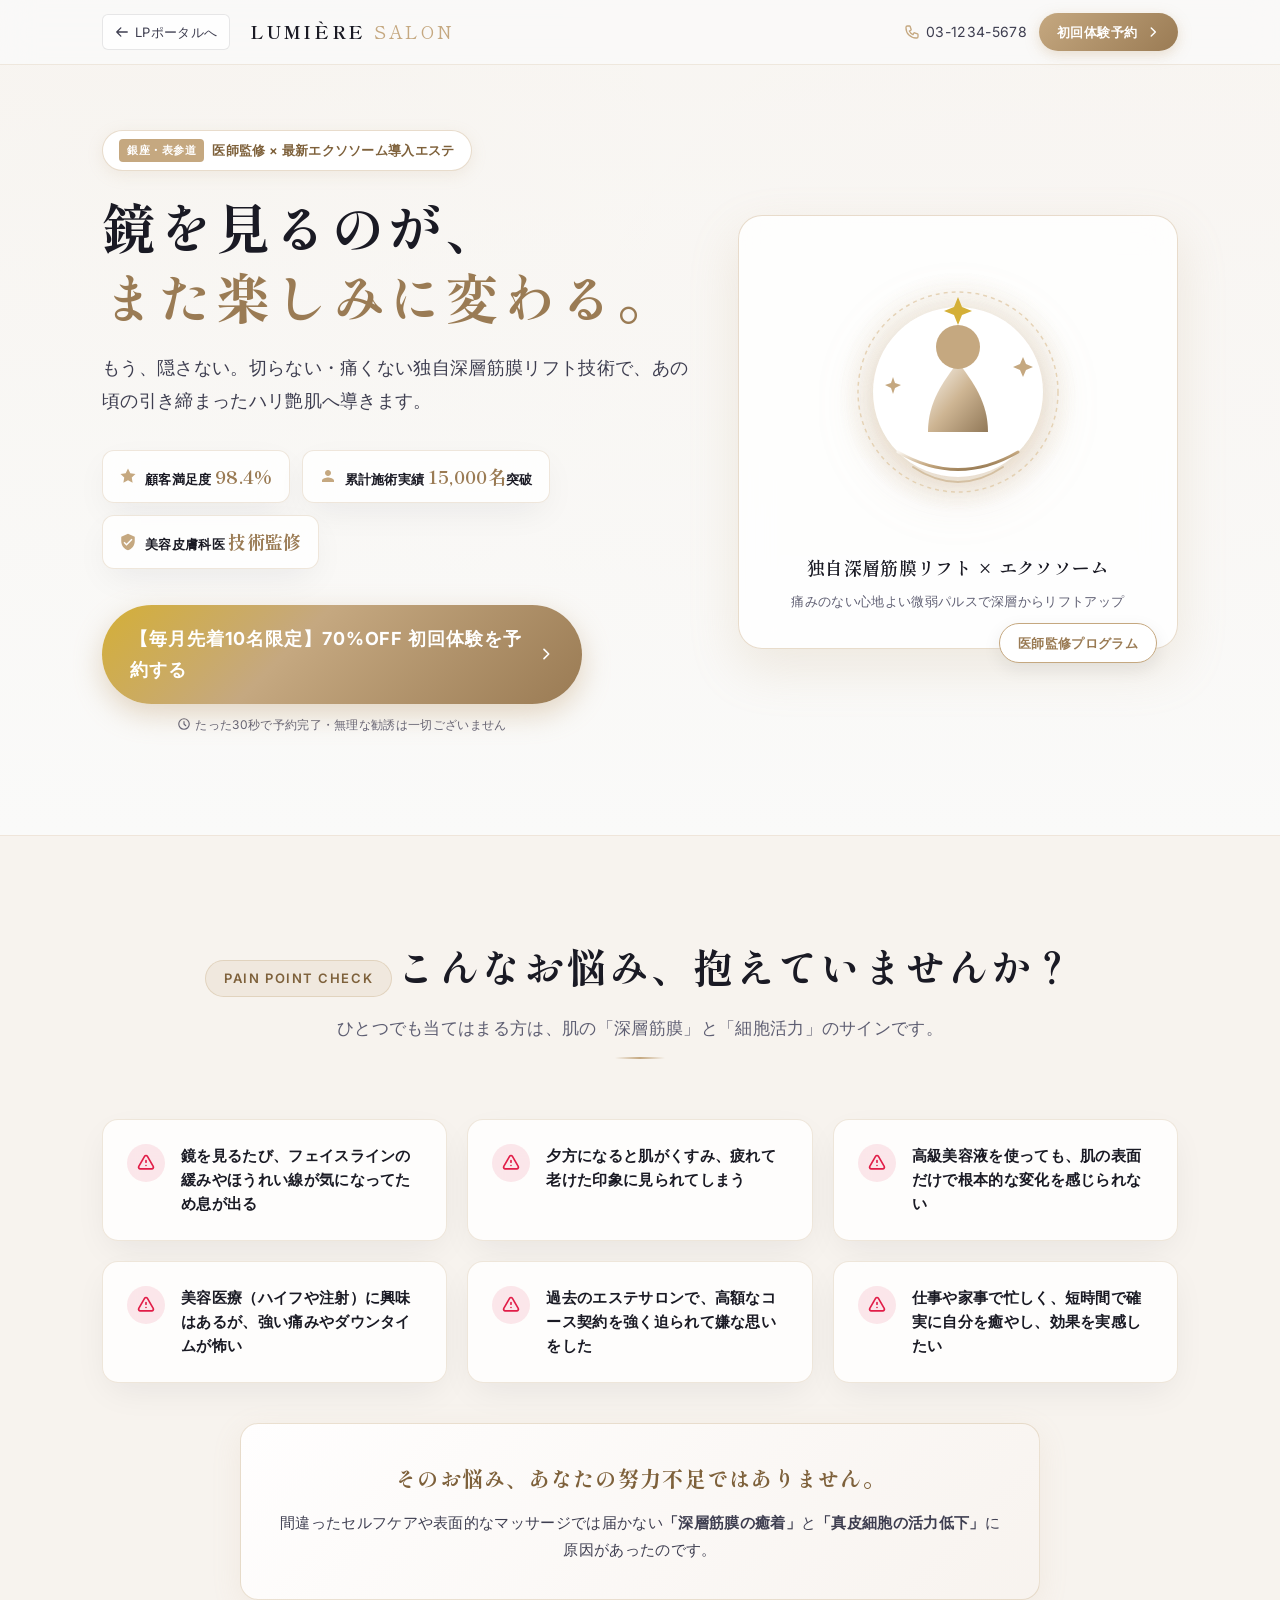
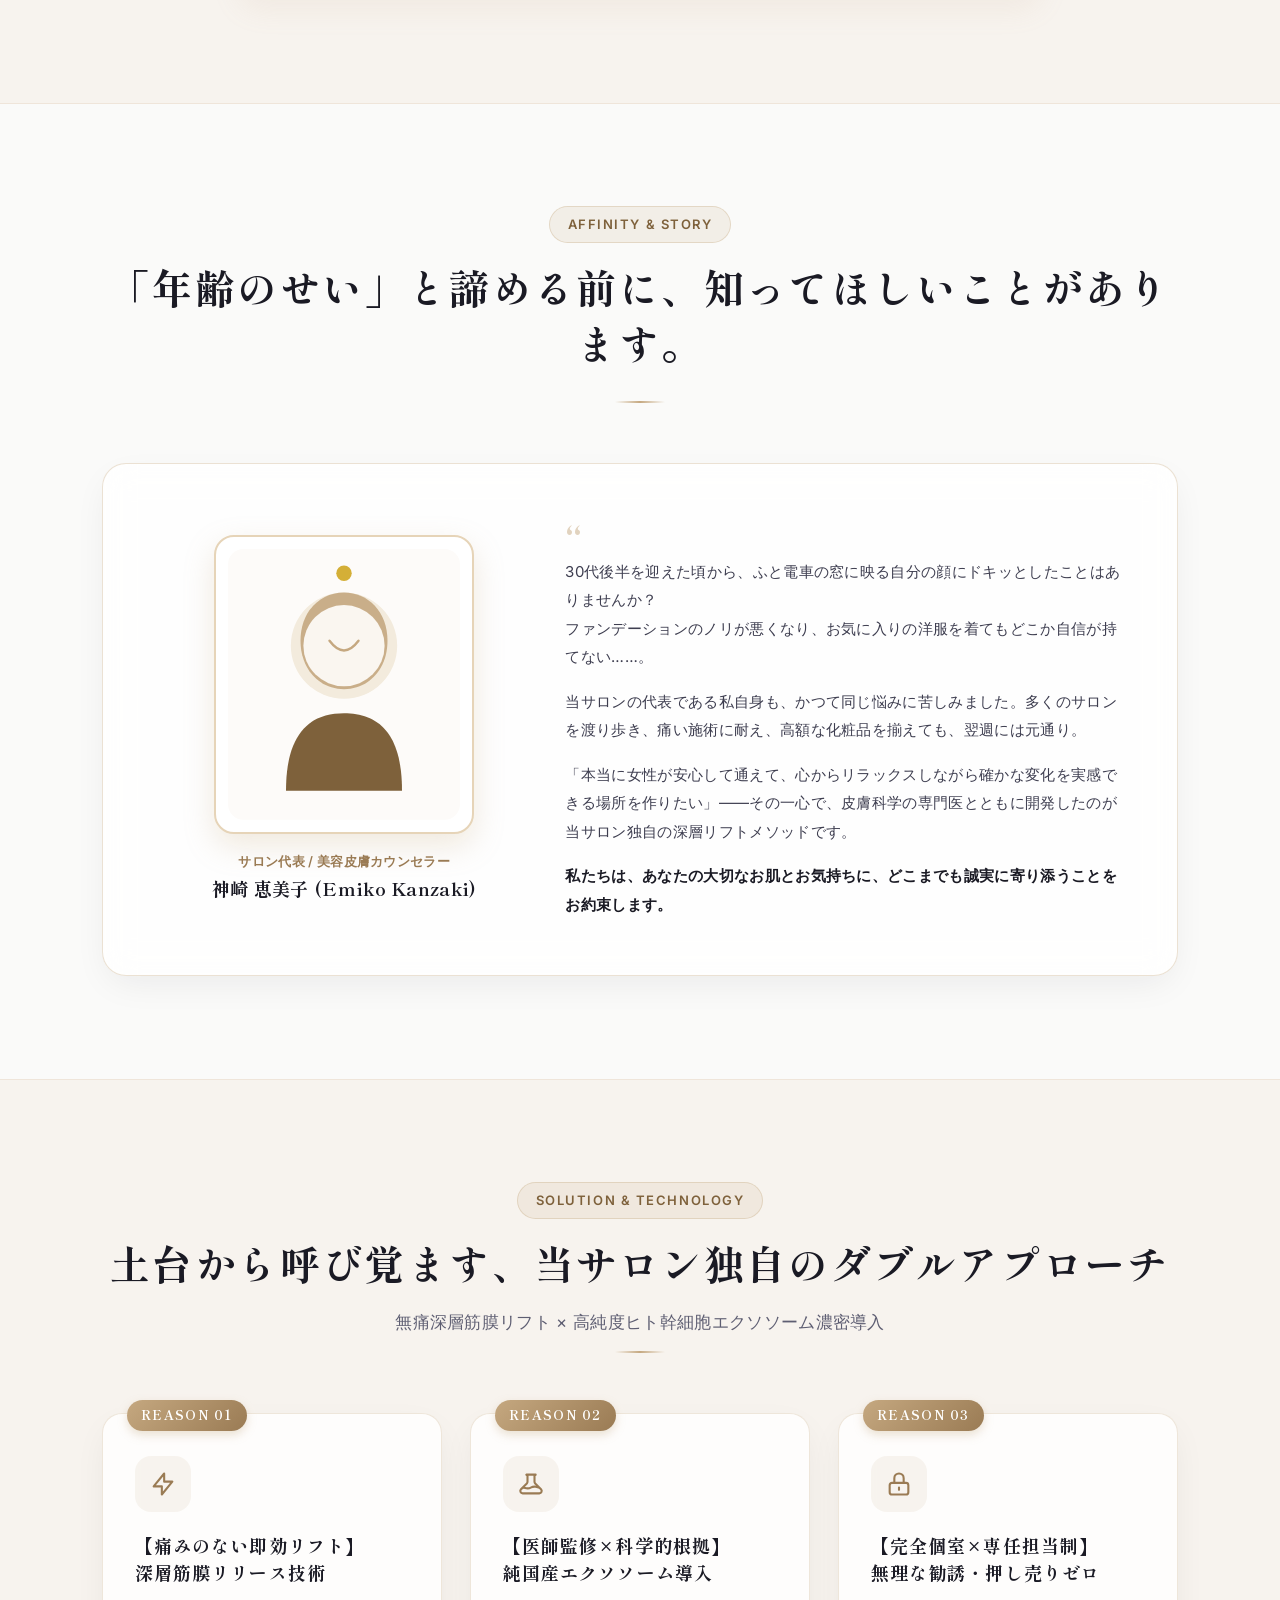
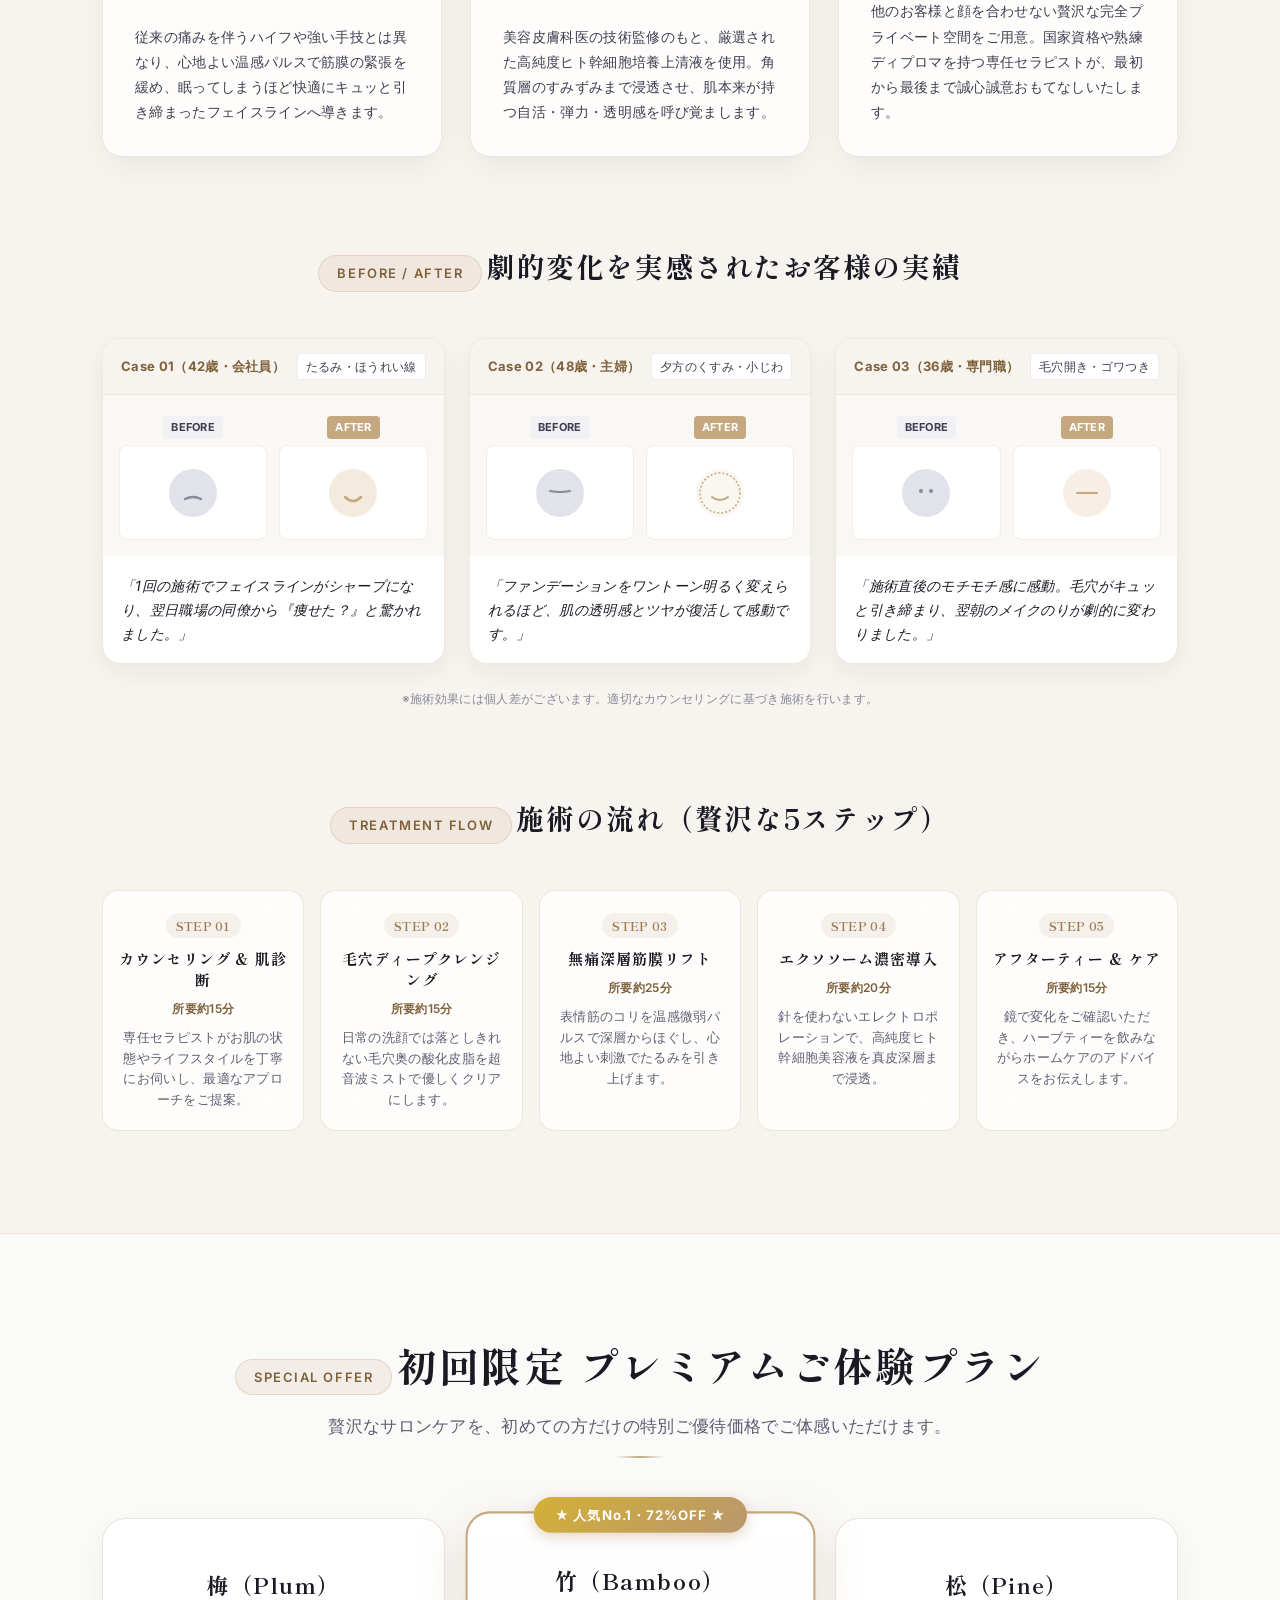
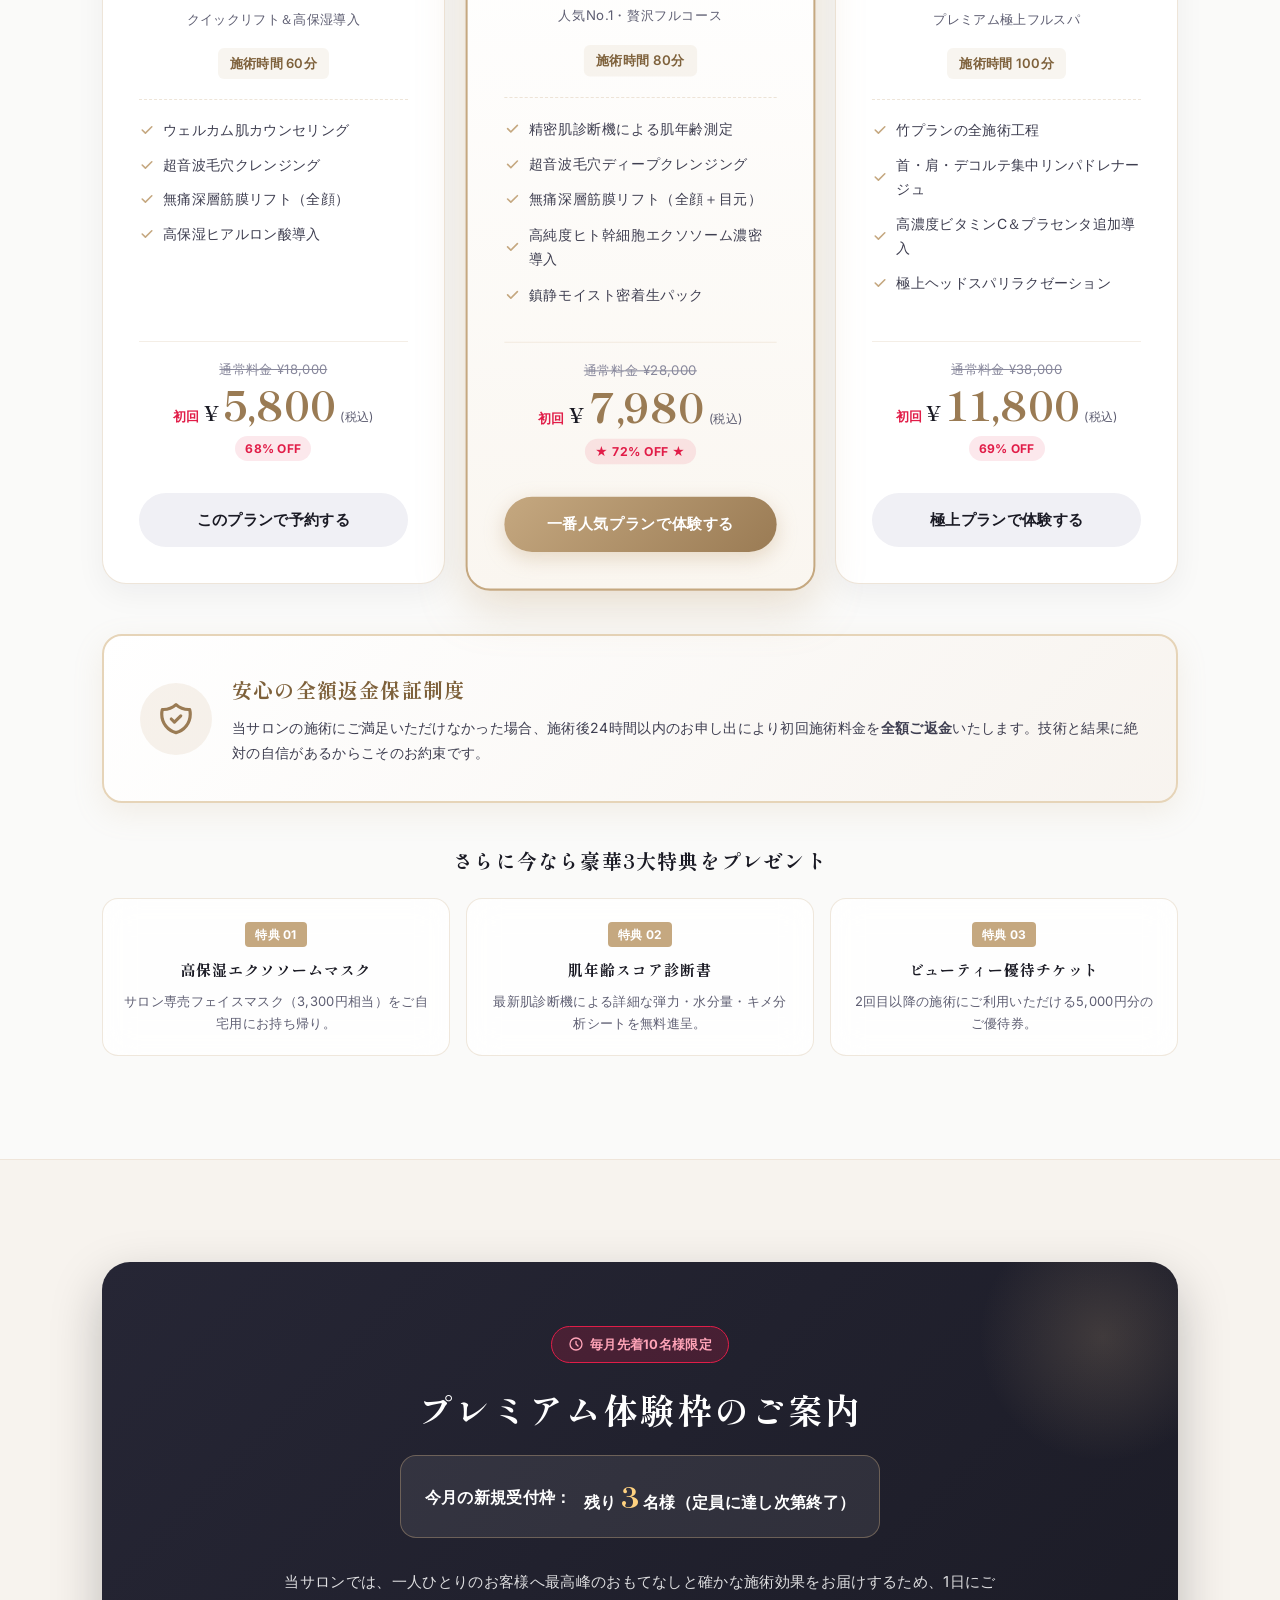
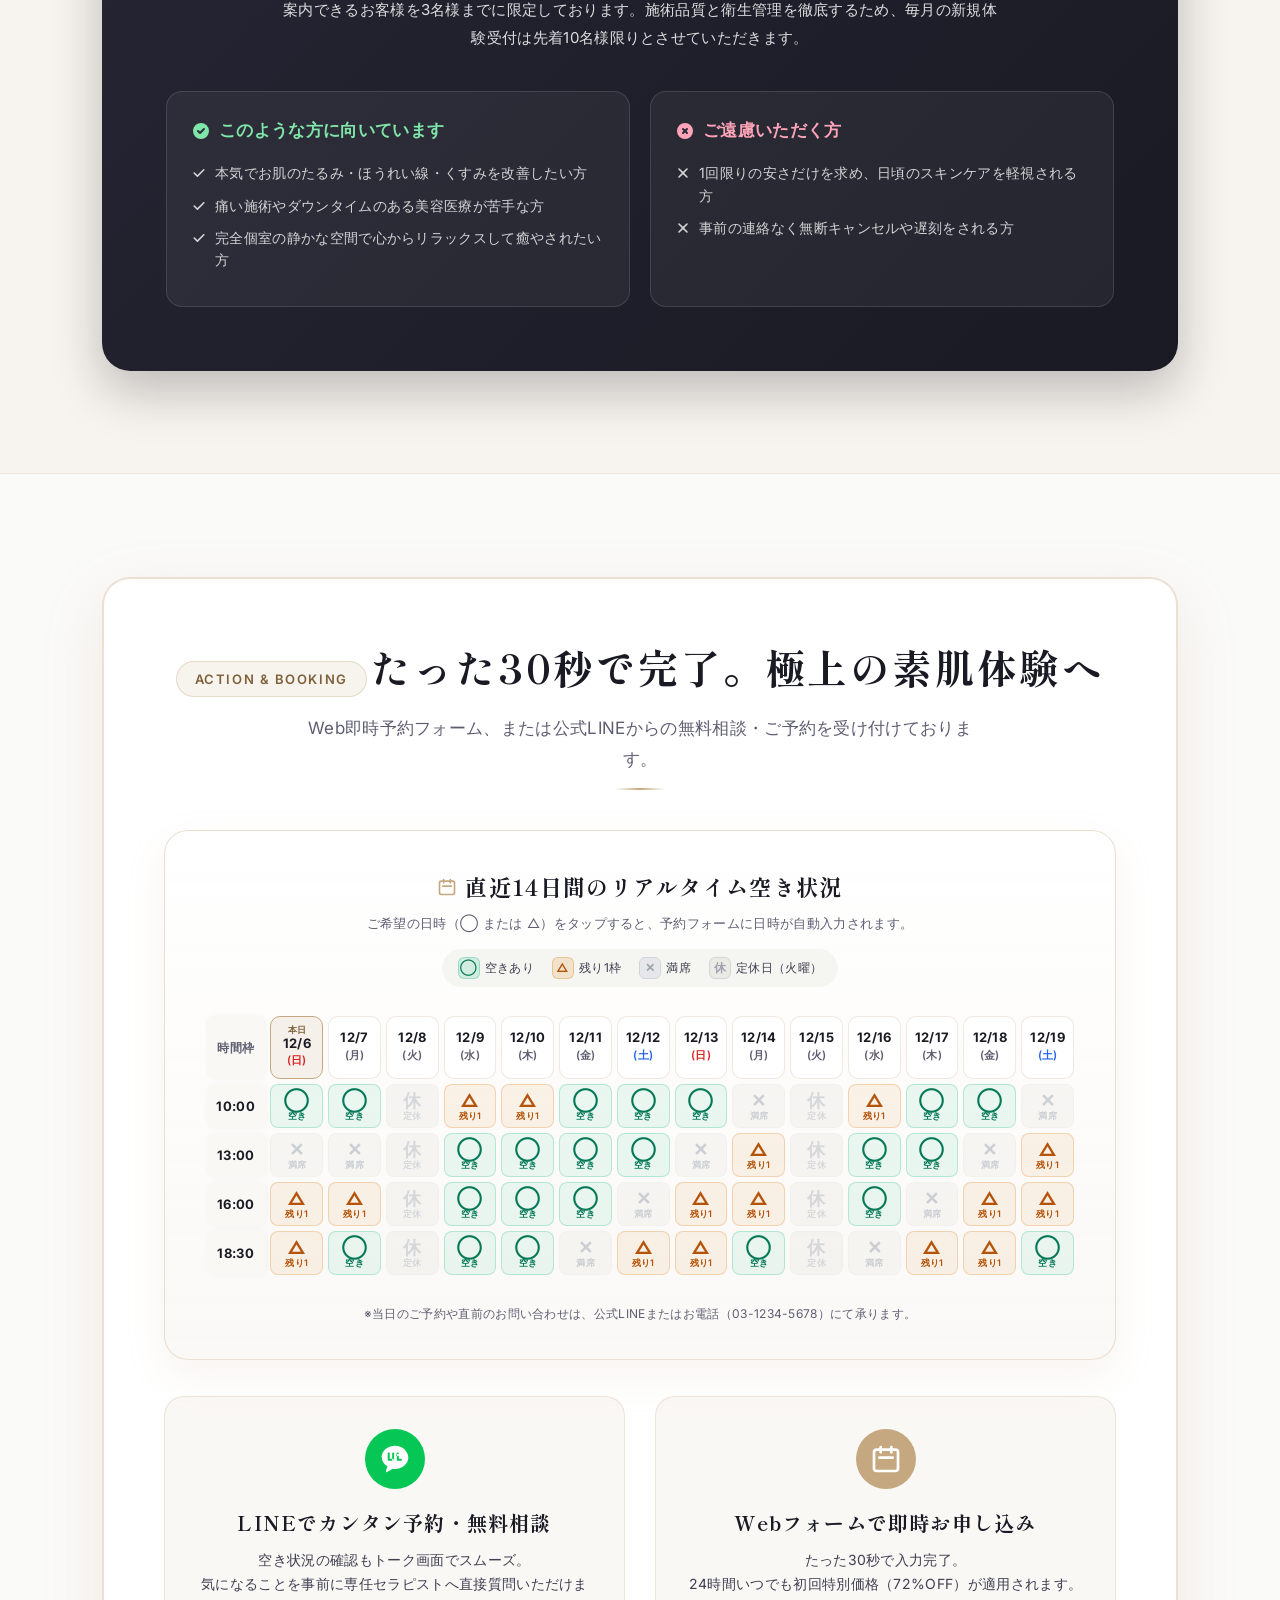
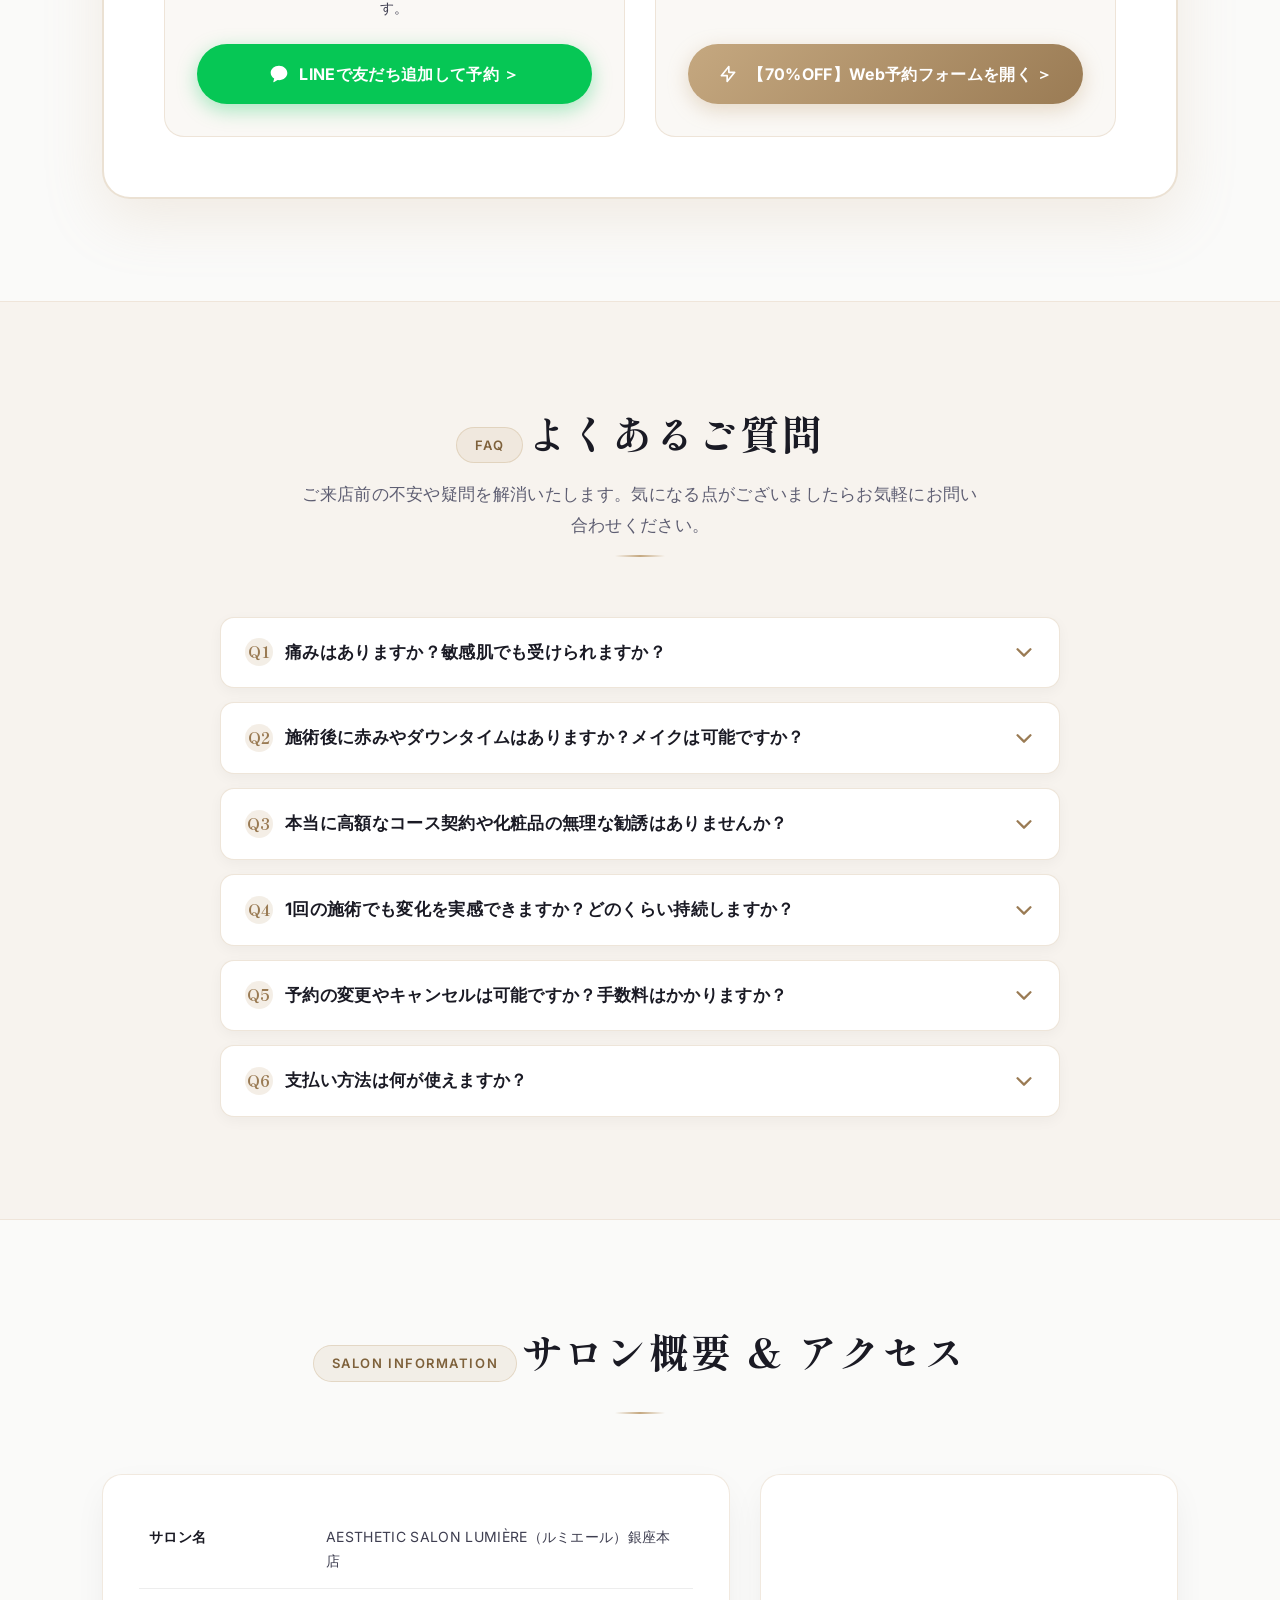
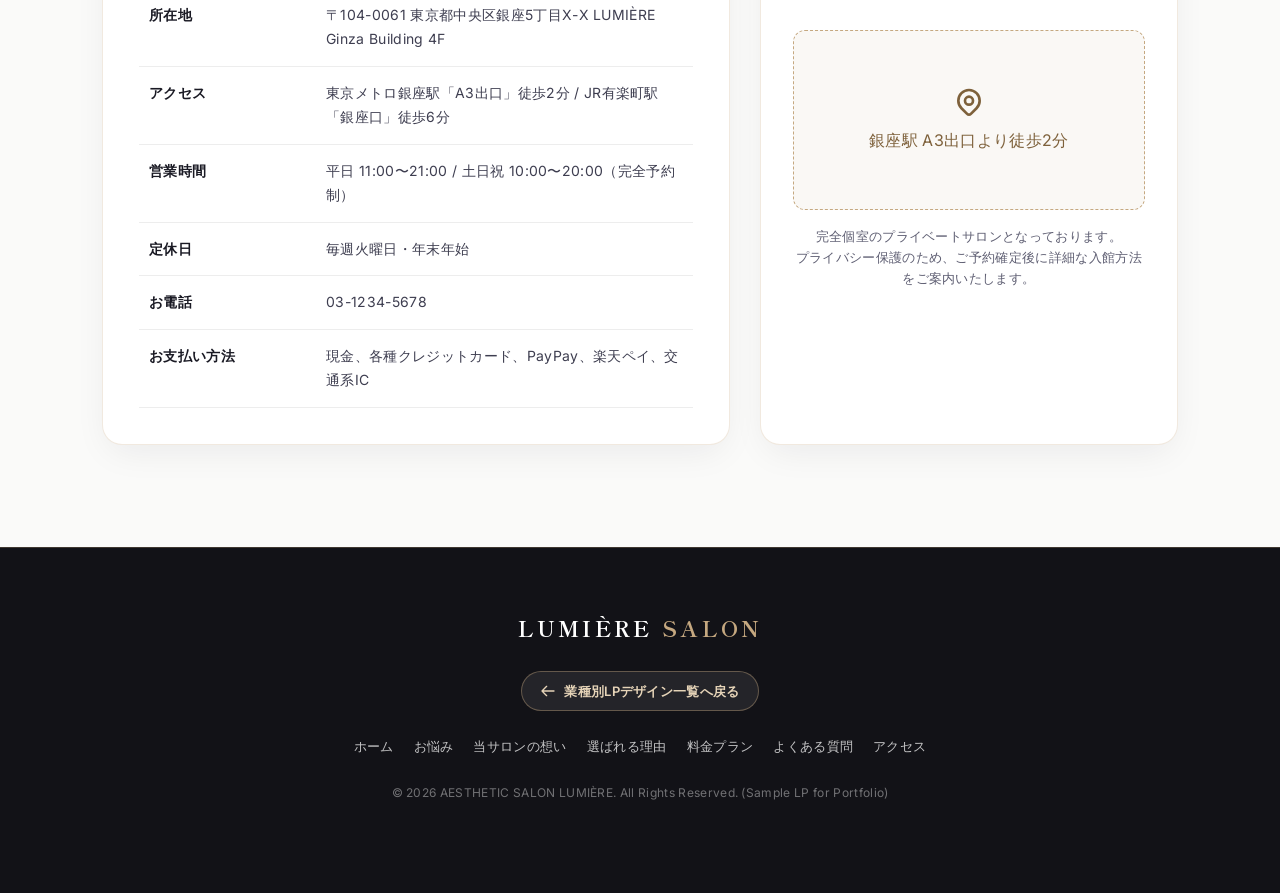
==== commit 0c6cb804: "feat: add Google Calendar auto-sync booking, availability grid, GAS backend, and 115 test suite" ====
--- a/samples/aesthetic/index.html
+++ b/samples/aesthetic/index.html
@@ -809,6 +809,41 @@
             Web即時予約フォーム、または公式LINEからの無料相談・ご予約を受け付けております。
           </p>
           <span class="gold-line"></span>
+        </div>
+
+        <!-- Availability Calendar Component (14 Days x 4 Slots) -->
+        <div id="availability-calendar" class="availability-calendar-box">
+          <div class="calendar-header-meta">
+            <h3 class="calendar-title">
+              <svg xmlns="http://www.w3.org/2000/svg" width="20" height="20" fill="none" viewBox="0 0 24 24" stroke="currentColor">
+                <path stroke-linecap="round" stroke-linejoin="round" stroke-width="2" d="M8 7V3m8 4V3m-9 8h10M5 21h14a2 2 0 002-2V7a2 2 0 00-2-2H5a2 2 0 00-2 2v12a2 2 0 002 2z" />
+              </svg>
+              <span>直近14日間のリアルタイム空き状況</span>
+            </h3>
+            <p class="calendar-subtitle">
+              ご希望の日時（◯ または △）をタップすると、予約フォームに日時が自動入力されます。
+            </p>
+            <div class="calendar-legend" aria-label="空き状況の凡例">
+              <span class="legend-item"><span class="legend-badge is-available">◯</span> 空きあり</span>
+              <span class="legend-item"><span class="legend-badge is-limited">△</span> 残り1枠</span>
+              <span class="legend-item"><span class="legend-badge is-full">✕</span> 満席</span>
+              <span class="legend-item"><span class="legend-badge is-closed">休</span> 定休日（火曜）</span>
+            </div>
+          </div>
+
+          <div class="calendar-scroll-wrapper" id="calendar-scroll-wrapper">
+            <div class="calendar-table-container" id="calendar-table-container">
+              <!-- Calendar Grid dynamically injected by aesthetic.js -->
+              <div class="calendar-loading-skeleton" id="calendar-loading">
+                <div class="skeleton-spinner"></div>
+                <p>空き状況カレンダーを読み込み中...</p>
+              </div>
+            </div>
+          </div>
+          
+          <div class="calendar-footnote">
+            <span>※当日のご予約や直前のお問い合わせは、公式LINEまたはお電話（03-1234-5678）にて承ります。</span>
+          </div>
         </div>
 
         <div class="dual-cta-options">
@@ -1198,8 +1233,8 @@
         </p>
       </form>
 
-      <!-- Success Feedback View -->
-      <div id="modal-success-state" class="modal-success-state">
+      <!-- Success Feedback View / Thank-You View -->
+      <div id="modal-success-state" class="modal-success-state booking-thankyou-view">
         <div class="modal-success-icon">
           <svg xmlns="http://www.w3.org/2000/svg" fill="none" viewBox="0 0 24 24" stroke="currentColor">
             <path stroke-linecap="round" stroke-linejoin="round" stroke-width="2.5" d="M5 13l4 4L19 7" />
@@ -1207,10 +1242,67 @@
         </div>
         <h4 class="modal-success-title">ご予約お申し込みを受け付けました</h4>
         <p class="modal-success-text">
-          お申し込みありがとうございます。<br>
-          担当セラピストより24時間以内に日時確定のご連絡（メールまたはお電話）を差し上げます。
+          ご予約ありがとうございます。以下の内容でお申し込みを承りました。<br>
+          ご来店当日を心よりお待ちしております。
         </p>
-        <button type="button" id="modal-success-close-btn" class="cta-btn-primary" style="width: auto; padding: 12px 36px; margin: 0 auto;">
+
+        <!-- Reservation ID Display -->
+        <div class="reservation-id-card">
+          <span class="res-id-title">受付番号（予約ID）</span>
+          <div class="res-id-display">
+            <strong id="res-id">LUM-20260820-0000</strong>
+          </div>
+          <span class="res-id-hint">※ご来店時・LINEでのお問い合わせ時にこちらの番号をお伝えください。</span>
+        </div>
+
+        <!-- Booking Summary Card -->
+        <div class="res-summary-card">
+          <div class="res-summary-row">
+            <span class="res-summary-label">お客様名</span>
+            <span class="res-summary-val"><strong id="res-name">銀座 花子</strong> 様</span>
+          </div>
+          <div class="res-summary-row">
+            <span class="res-summary-label">選択プラン</span>
+            <span class="res-summary-val" id="res-plan">竹プラン（80分）初回 ¥7,980</span>
+          </div>
+          <div class="res-summary-row">
+            <span class="res-summary-label">ご予約日時</span>
+            <span class="res-summary-val" id="res-datetime">2026年8月22日(土) 13:00〜</span>
+          </div>
+          <div class="res-summary-row">
+            <span class="res-summary-label">サロン場所</span>
+            <span class="res-summary-val" id="res-salon">LUMIÈRE 銀座本店（銀座駅A3出口 徒歩2分）</span>
+          </div>
+        </div>
+
+        <!-- Calendar & Retention Action Buttons -->
+        <div class="thankyou-actions-group">
+          <p class="thankyou-actions-title">来店忘れ防止・カレンダー連携</p>
+          <div class="thankyou-btn-grid">
+            <a id="btn-google-cal" href="#" target="_blank" rel="noopener noreferrer" class="btn-cal-action btn-google-cal">
+              <svg xmlns="http://www.w3.org/2000/svg" width="18" height="18" viewBox="0 0 24 24" fill="currentColor">
+                <path d="M19 4h-1V2h-2v2H8V2H6v2H5c-1.11 0-1.99.9-1.99 2L3 20a2 2 0 002 2h14c1.1 0 2-.9 2-2V6c0-1.1-.9-2-2-2zm0 16H5V9h14v11zM7 11h5v5H7z"/>
+              </svg>
+              <span>Googleカレンダーに登録</span>
+            </a>
+
+            <button type="button" id="btn-download-ics" class="btn-cal-action btn-ics-download">
+              <svg xmlns="http://www.w3.org/2000/svg" width="18" height="18" fill="none" viewBox="0 0 24 24" stroke="currentColor">
+                <path stroke-linecap="round" stroke-linejoin="round" stroke-width="2" d="M12 10v6m0 0l-3-3m3 3l3-3m2 8H7a2 2 0 01-2-2V5a2 2 0 012-2h5.586a1 1 0 01.707.293l5.414 5.414a1 1 0 01.293.707V19a2 2 0 01-2 2z" />
+              </svg>
+              <span>Apple / Outlook追加 (.ics)</span>
+            </button>
+
+            <a id="btn-line-confirm" href="https://line.me/R/ti/p/@lumiera_salon" target="_blank" rel="noopener noreferrer" class="btn-cal-action btn-line-confirm">
+              <svg xmlns="http://www.w3.org/2000/svg" width="18" height="18" viewBox="0 0 24 24" fill="currentColor">
+                <path d="M12 2C6.48 2 2 5.82 2 10.53c0 2.87 1.67 5.4 4.23 6.94l-1.07 3.93c-.1.35.26.65.57.48l4.63-2.55c.54.08 1.09.13 1.64.13 5.52 0 10-3.82 10-8.53S17.52 2 12 2z"/>
+              </svg>
+              <span>LINE公式で予約確認を送る</span>
+            </a>
+          </div>
+        </div>
+
+        <button type="button" id="modal-success-close-btn" class="cta-btn-primary modal-success-close-btn" style="width: auto; padding: 12px 40px; margin: 20px auto 0;">
           閉じる
         </button>
       </div>
@@ -1218,6 +1310,7 @@
   </div>
 
   <!-- Scripts -->
+  <script src="./js/config.js"></script>
   <script src="./js/aesthetic.js"></script>
 </body>
 </html>
--- a/samples/aesthetic/css/aesthetic.css
+++ b/samples/aesthetic/css/aesthetic.css
@@ -2037,41 +2037,527 @@
   gap: 4px;
 }
 
-/* Success Feedback inside Modal */
+/* ==========================================================================
+   14. 14-Day Availability Calendar Component
+   ========================================================================== */
+.availability-calendar-box {
+  background: linear-gradient(180deg, rgba(255, 255, 255, 0.98) 0%, rgba(250, 248, 245, 0.92) 100%);
+  border: 1.5px solid rgba(197, 168, 128, 0.35);
+  border-radius: 24px;
+  padding: clamp(20px, 4vw, 36px);
+  box-shadow: 0 16px 40px rgba(197, 168, 128, 0.12);
+  margin-bottom: 36px;
+  position: relative;
+  overflow: hidden;
+}
+
+.calendar-header-meta {
+  text-align: center;
+  margin-bottom: 24px;
+}
+
+.calendar-title {
+  display: inline-flex;
+  align-items: center;
+  justify-content: center;
+  gap: 8px;
+  font-size: clamp(1.125rem, 1rem + 0.5vw, 1.375rem);
+  font-weight: 700;
+  color: var(--salon-slate-800);
+  margin-bottom: 6px;
+}
+
+.calendar-title svg {
+  color: var(--salon-gold);
+}
+
+.calendar-subtitle {
+  font-size: 0.8125rem;
+  color: var(--salon-slate-500);
+  margin-bottom: 14px;
+}
+
+.calendar-legend {
+  display: flex;
+  flex-wrap: wrap;
+  align-items: center;
+  justify-content: center;
+  gap: 12px 18px;
+  font-size: 0.75rem;
+  color: var(--salon-slate-600);
+  background: rgba(241, 240, 236, 0.6);
+  padding: 8px 16px;
+  border-radius: 999px;
+  width: fit-content;
+  margin: 0 auto;
+}
+
+.legend-item {
+  display: inline-flex;
+  align-items: center;
+  gap: 5px;
+}
+
+.legend-badge {
+  display: inline-flex;
+  align-items: center;
+  justify-content: center;
+  width: 22px;
+  height: 22px;
+  border-radius: 6px;
+  font-weight: 700;
+  font-size: 0.75rem;
+}
+
+.legend-badge.is-available {
+  background: rgba(16, 185, 129, 0.15);
+  color: #047857;
+  border: 1px solid rgba(16, 185, 129, 0.3);
+}
+
+.legend-badge.is-limited {
+  background: rgba(217, 119, 6, 0.15);
+  color: #B45309;
+  border: 1px solid rgba(217, 119, 6, 0.3);
+}
+
+.legend-badge.is-full {
+  background: #E5E7EB;
+  color: #9CA3AF;
+  border: 1px solid #D1D5DB;
+}
+
+.legend-badge.is-closed {
+  background: #EBEAE5;
+  color: #9CA3AF;
+  border: 1px solid #D1D5DB;
+}
+
+.calendar-scroll-wrapper {
+  overflow-x: auto;
+  -webkit-overflow-scrolling: touch;
+  padding-bottom: 10px;
+  margin: 0 -8px;
+  padding: 0 8px 10px;
+}
+
+.calendar-scroll-wrapper::-webkit-scrollbar {
+  height: 6px;
+}
+
+.calendar-scroll-wrapper::-webkit-scrollbar-track {
+  background: rgba(197, 168, 128, 0.1);
+  border-radius: 999px;
+}
+
+.calendar-scroll-wrapper::-webkit-scrollbar-thumb {
+  background: rgba(197, 168, 128, 0.4);
+  border-radius: 999px;
+}
+
+.calendar-table-container {
+  min-width: 100%;
+}
+
+.calendar-grid-table {
+  width: 100%;
+  border-collapse: separate;
+  border-spacing: 5px;
+  min-width: 680px;
+}
+
+.calendar-corner-th {
+  position: sticky;
+  left: 0;
+  top: 0;
+  z-index: 4;
+  background: #FAF8F5;
+  border-radius: 8px;
+  padding: 8px 10px;
+  font-size: 0.75rem;
+  color: var(--salon-slate-500);
+  text-align: center;
+  white-space: nowrap;
+  box-shadow: 2px 0 6px rgba(0, 0, 0, 0.03);
+}
+
+.calendar-date-th {
+  text-align: center;
+  padding: 8px 4px;
+  background: #FFFFFF;
+  border: 1px solid rgba(197, 168, 128, 0.25);
+  border-radius: 10px;
+  min-width: 52px;
+  transition: background var(--transition-smooth);
+}
+
+.calendar-date-th.is-today {
+  background: rgba(197, 168, 128, 0.15);
+  border-color: var(--salon-gold);
+}
+
+.calendar-date-th .th-today-badge {
+  display: block;
+  font-size: 0.5625rem;
+  font-weight: 700;
+  color: var(--salon-gold-deep);
+  line-height: 1;
+  margin-bottom: 2px;
+}
+
+.calendar-date-th .th-date-str {
+  display: block;
+  font-size: 0.8125rem;
+  font-weight: 700;
+  color: var(--salon-slate-800);
+  line-height: 1.1;
+}
+
+.calendar-date-th .th-weekday-str {
+  display: block;
+  font-size: 0.6875rem;
+  font-weight: 600;
+  color: var(--salon-slate-500);
+  margin-top: 1px;
+}
+
+.calendar-date-th.is-sat .th-weekday-str {
+  color: #2563EB;
+}
+
+.calendar-date-th.is-sun .th-weekday-str {
+  color: #DC2626;
+}
+
+.calendar-time-td {
+  position: sticky;
+  left: 0;
+  z-index: 3;
+  background: #FAF8F5;
+  border-radius: 8px;
+  padding: 6px 10px;
+  font-size: 0.8125rem;
+  font-weight: 700;
+  color: var(--salon-slate-800);
+  text-align: center;
+  white-space: nowrap;
+  box-shadow: 2px 0 6px rgba(0, 0, 0, 0.03);
+}
+
+.calendar-slot-td {
+  padding: 0;
+  text-align: center;
+  vertical-align: middle;
+}
+
+.calendar-slot-btn {
+  width: 100%;
+  min-width: 44px;
+  min-height: 44px;
+  padding: 4px 2px;
+  border-radius: 8px;
+  display: flex;
+  flex-direction: column;
+  align-items: center;
+  justify-content: center;
+  gap: 1px;
+  border: 1px solid transparent;
+  cursor: pointer;
+  background: #FFFFFF;
+  font-family: inherit;
+  transition: all 0.2s cubic-bezier(0.16, 1, 0.3, 1);
+  position: relative;
+}
+
+.calendar-slot-btn .slot-symbol {
+  font-size: 1.125rem;
+  font-weight: 800;
+  line-height: 1;
+}
+
+.calendar-slot-btn .slot-sublabel {
+  font-size: 0.5625rem;
+  font-weight: 600;
+  line-height: 1;
+}
+
+.calendar-slot-btn.is-available {
+  background: rgba(16, 185, 129, 0.08);
+  color: #047857;
+  border-color: rgba(16, 185, 129, 0.25);
+}
+
+.calendar-slot-btn.is-available:hover {
+  background: rgba(197, 168, 128, 0.25);
+  color: var(--salon-gold-deep);
+  border-color: var(--salon-gold);
+  transform: translateY(-2px);
+  box-shadow: 0 4px 12px rgba(197, 168, 128, 0.35);
+}
+
+.calendar-slot-btn.is-limited {
+  background: rgba(217, 119, 6, 0.08);
+  color: #B45309;
+  border-color: rgba(217, 119, 6, 0.25);
+}
+
+.calendar-slot-btn.is-limited:hover {
+  background: rgba(197, 168, 128, 0.25);
+  color: var(--salon-gold-deep);
+  border-color: var(--salon-gold);
+  transform: translateY(-2px);
+  box-shadow: 0 4px 12px rgba(197, 168, 128, 0.35);
+}
+
+.calendar-slot-btn.is-full {
+  background: #F1F0EC;
+  color: #9CA3AF;
+  border-color: rgba(0, 0, 0, 0.04);
+  cursor: not-allowed;
+  opacity: 0.5;
+  pointer-events: none;
+}
+
+.calendar-slot-btn.is-closed {
+  background: #EBEAE5;
+  color: #9CA3AF;
+  border-color: rgba(0, 0, 0, 0.04);
+  cursor: not-allowed;
+  opacity: 0.4;
+  pointer-events: none;
+}
+
+.calendar-slot-btn.is-selected {
+  background: linear-gradient(135deg, var(--salon-gold) 0%, var(--salon-gold-dark) 100%) !important;
+  color: #FFFFFF !important;
+  border-color: var(--salon-gold-deep) !important;
+  transform: scale(1.05);
+  box-shadow: 0 6px 16px rgba(197, 168, 128, 0.55) !important;
+  z-index: 2;
+}
+
+.calendar-slot-btn.is-selected .slot-symbol,
+.calendar-slot-btn.is-selected .slot-sublabel {
+  color: #FFFFFF !important;
+}
+
+.calendar-loading-skeleton {
+  padding: 40px 20px;
+  text-align: center;
+  color: var(--salon-slate-500);
+  font-size: 0.875rem;
+}
+
+.skeleton-spinner {
+  width: 32px;
+  height: 32px;
+  border: 3px solid rgba(197, 168, 128, 0.2);
+  border-top-color: var(--salon-gold);
+  border-radius: 50%;
+  animation: spin 0.8s linear infinite;
+  margin: 0 auto 12px;
+}
+
+@keyframes spin {
+  to { transform: rotate(360deg); }
+}
+
+.calendar-footnote {
+  text-align: center;
+  margin-top: 14px;
+  font-size: 0.75rem;
+  color: var(--salon-slate-500);
+  line-height: 1.6;
+}
+
+/* ==========================================================================
+   15. Success Feedback / Thank-You View inside Modal
+   ========================================================================== */
 .modal-success-state {
   display: none;
   text-align: center;
-  padding: 30px 10px;
+  padding: 10px 0;
 }
 
 .modal-success-icon {
-  width: 64px;
-  height: 64px;
+  width: 60px;
+  height: 60px;
   border-radius: 50%;
   background: rgba(16, 185, 129, 0.12);
   color: var(--salon-success);
   display: flex;
   align-items: center;
   justify-content: center;
-  margin: 0 auto 16px;
+  margin: 0 auto 14px;
 }
 
 .modal-success-icon svg {
-  width: 36px;
-  height: 36px;
+  width: 32px;
+  height: 32px;
 }
 
 .modal-success-title {
   font-family: var(--font-serif);
+  font-size: clamp(1.25rem, 1.1rem + 0.4vw, 1.5rem);
+  font-weight: 700;
+  color: var(--salon-slate-800);
+  margin-bottom: 8px;
+}
+
+.modal-success-text {
+  font-size: 0.8125rem;
+  color: var(--salon-slate-600);
+  line-height: 1.7;
+  margin-bottom: 18px;
+}
+
+.reservation-id-card {
+  background: #FAF8F5;
+  border: 1px solid rgba(197, 168, 128, 0.35);
+  border-radius: 14px;
+  padding: 14px 16px;
+  margin: 0 0 18px;
+  text-align: center;
+}
+
+.res-id-title {
+  font-size: 0.6875rem;
+  font-weight: 700;
+  color: var(--salon-slate-500);
+  display: block;
+  margin-bottom: 2px;
+}
+
+.res-id-display {
+  font-family: 'Cinzel', 'Inter', monospace, sans-serif;
   font-size: 1.375rem;
-  font-weight: 700;
-  color: var(--salon-slate-800);
-  margin-bottom: 12px;
-}
-
-.modal-success-text {
+  font-weight: 800;
+  color: var(--salon-gold-deep);
+  letter-spacing: 0.04em;
+}
+
+.res-id-hint {
+  font-size: 0.6875rem;
+  color: var(--salon-slate-500);
+  display: block;
+  margin-top: 4px;
+}
+
+.res-summary-card {
+  background: #FFFFFF;
+  border: 1px solid rgba(26, 26, 36, 0.1);
+  border-radius: 12px;
+  padding: 14px 16px;
+  margin-bottom: 20px;
+  text-align: left;
+  display: flex;
+  flex-direction: column;
+  gap: 8px;
+  box-shadow: 0 2px 8px rgba(0, 0, 0, 0.02);
+}
+
+.res-summary-row {
+  display: flex;
+  justify-content: space-between;
+  align-items: center;
+  font-size: 0.8125rem;
+  border-bottom: 1px dashed rgba(26, 26, 36, 0.06);
+  padding-bottom: 6px;
+}
+
+.res-summary-row:last-child {
+  border-bottom: none;
+  padding-bottom: 0;
+}
+
+.res-summary-label {
+  color: var(--salon-slate-500);
+  font-weight: 600;
+  font-size: 0.75rem;
+  min-width: 72px;
+}
+
+.res-summary-val {
+  color: var(--salon-slate-800);
+  font-weight: 700;
+  text-align: right;
+}
+
+.thankyou-actions-group {
+  margin-top: 18px;
+  text-align: center;
+}
+
+.thankyou-actions-title {
+  font-size: 0.75rem;
+  font-weight: 700;
+  color: var(--salon-slate-600);
+  margin-bottom: 10px;
+}
+
+.thankyou-btn-grid {
+  display: flex;
+  flex-direction: column;
+  gap: 10px;
+}
+
+.btn-cal-action {
+  display: flex;
+  align-items: center;
+  justify-content: center;
+  gap: 8px;
+  width: 100%;
+  padding: 12px 16px;
+  border-radius: 12px;
   font-size: 0.875rem;
-  color: var(--salon-slate-600);
-  line-height: 1.8;
-  margin-bottom: 24px;
-}
+  font-weight: 700;
+  text-decoration: none;
+  cursor: pointer;
+  transition: all var(--transition-smooth);
+  border: 1px solid transparent;
+  font-family: inherit;
+}
+
+.btn-google-cal {
+  background: #FFFFFF;
+  border: 1px solid #D1D5DB;
+  color: #1F2937;
+  box-shadow: 0 2px 6px rgba(0, 0, 0, 0.04);
+}
+
+.btn-google-cal:hover {
+  border-color: #3B82F6;
+  color: #1D4ED8;
+  background: #F8FAFC;
+  transform: translateY(-1px);
+}
+
+.btn-ics-download {
+  background: var(--salon-slate-800);
+  color: #FFFFFF;
+  border: 1px solid var(--salon-slate-800);
+}
+
+.btn-ics-download:hover {
+  background: #000000;
+  border-color: #000000;
+  transform: translateY(-1px);
+  box-shadow: 0 4px 12px rgba(0, 0, 0, 0.15);
+}
+
+.btn-line-confirm {
+  background: var(--salon-line-green);
+  color: #FFFFFF;
+  box-shadow: 0 4px 12px rgba(6, 199, 85, 0.3);
+}
+
+.btn-line-confirm:hover {
+  background: #05b04c;
+  transform: translateY(-1px);
+  box-shadow: 0 6px 16px rgba(6, 199, 85, 0.4);
+}
+
+.modal-success-close-btn {
+  border: none;
+  cursor: pointer;
+}
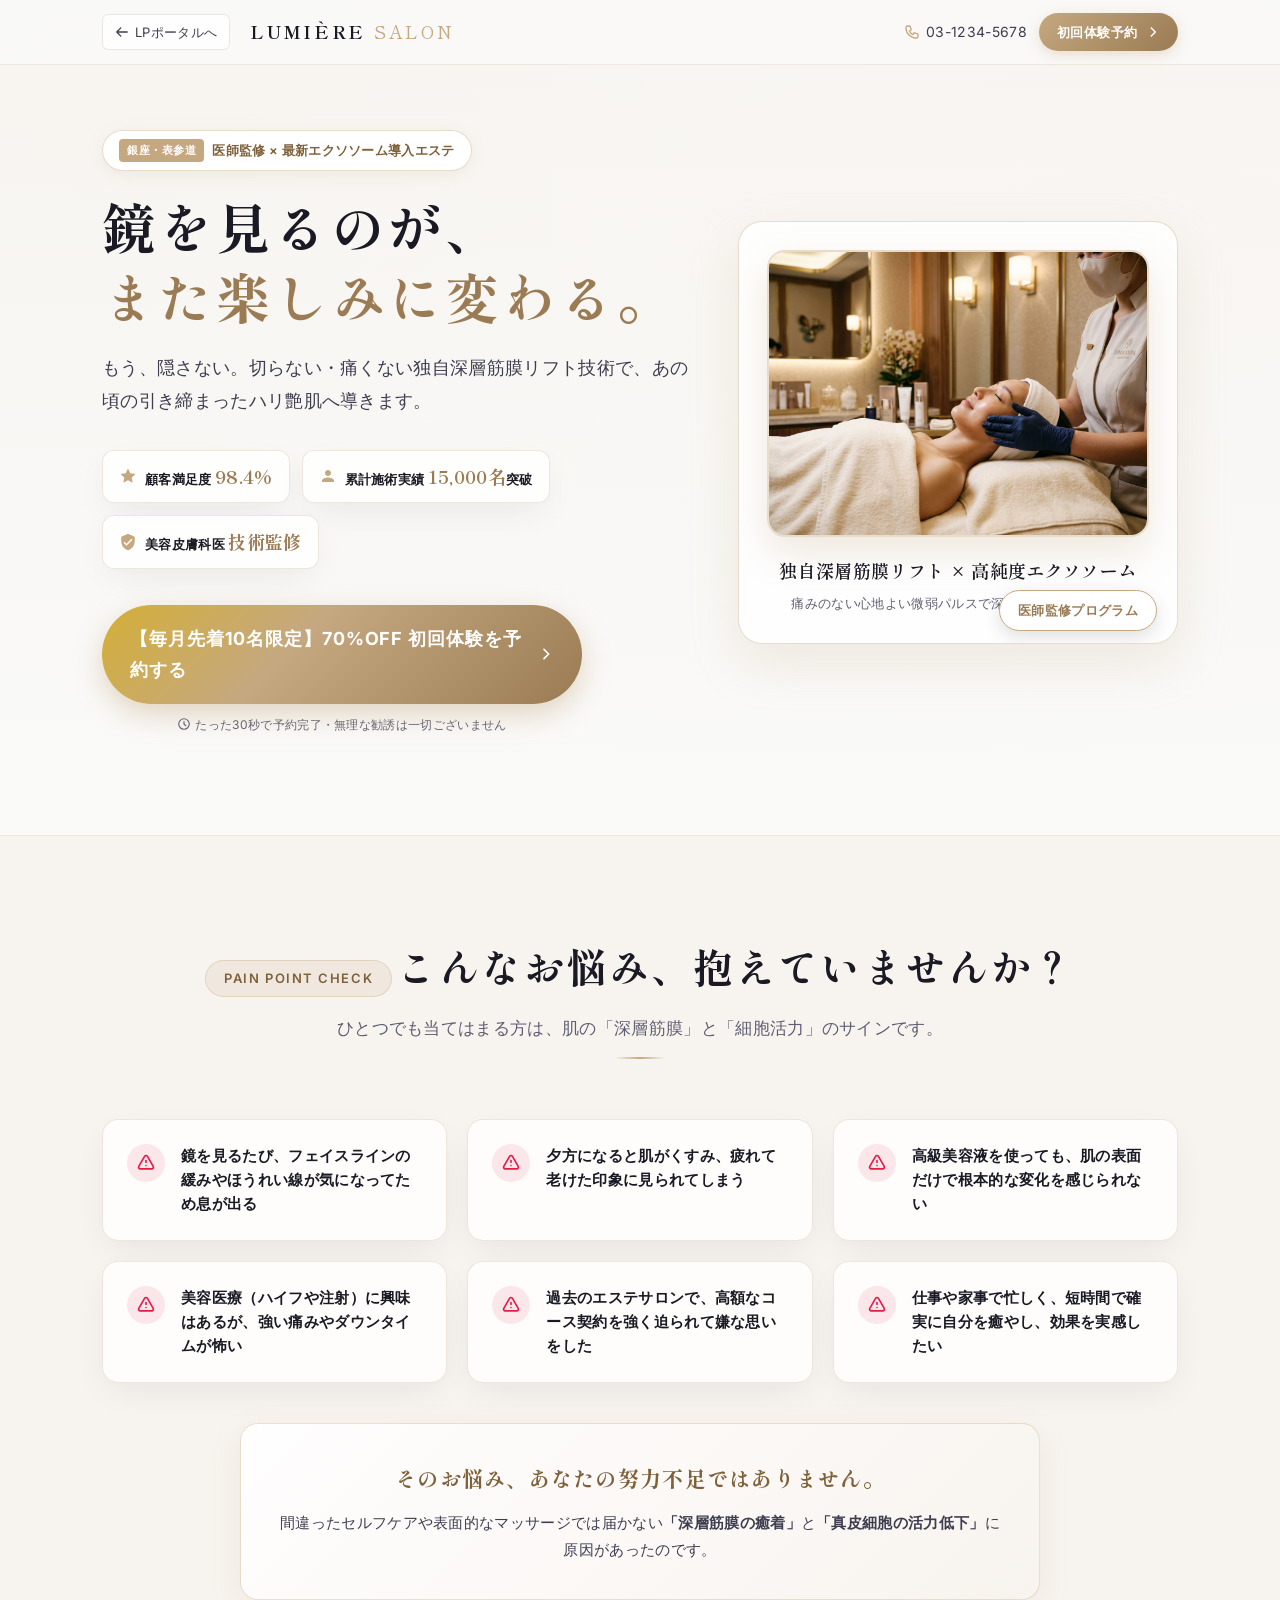
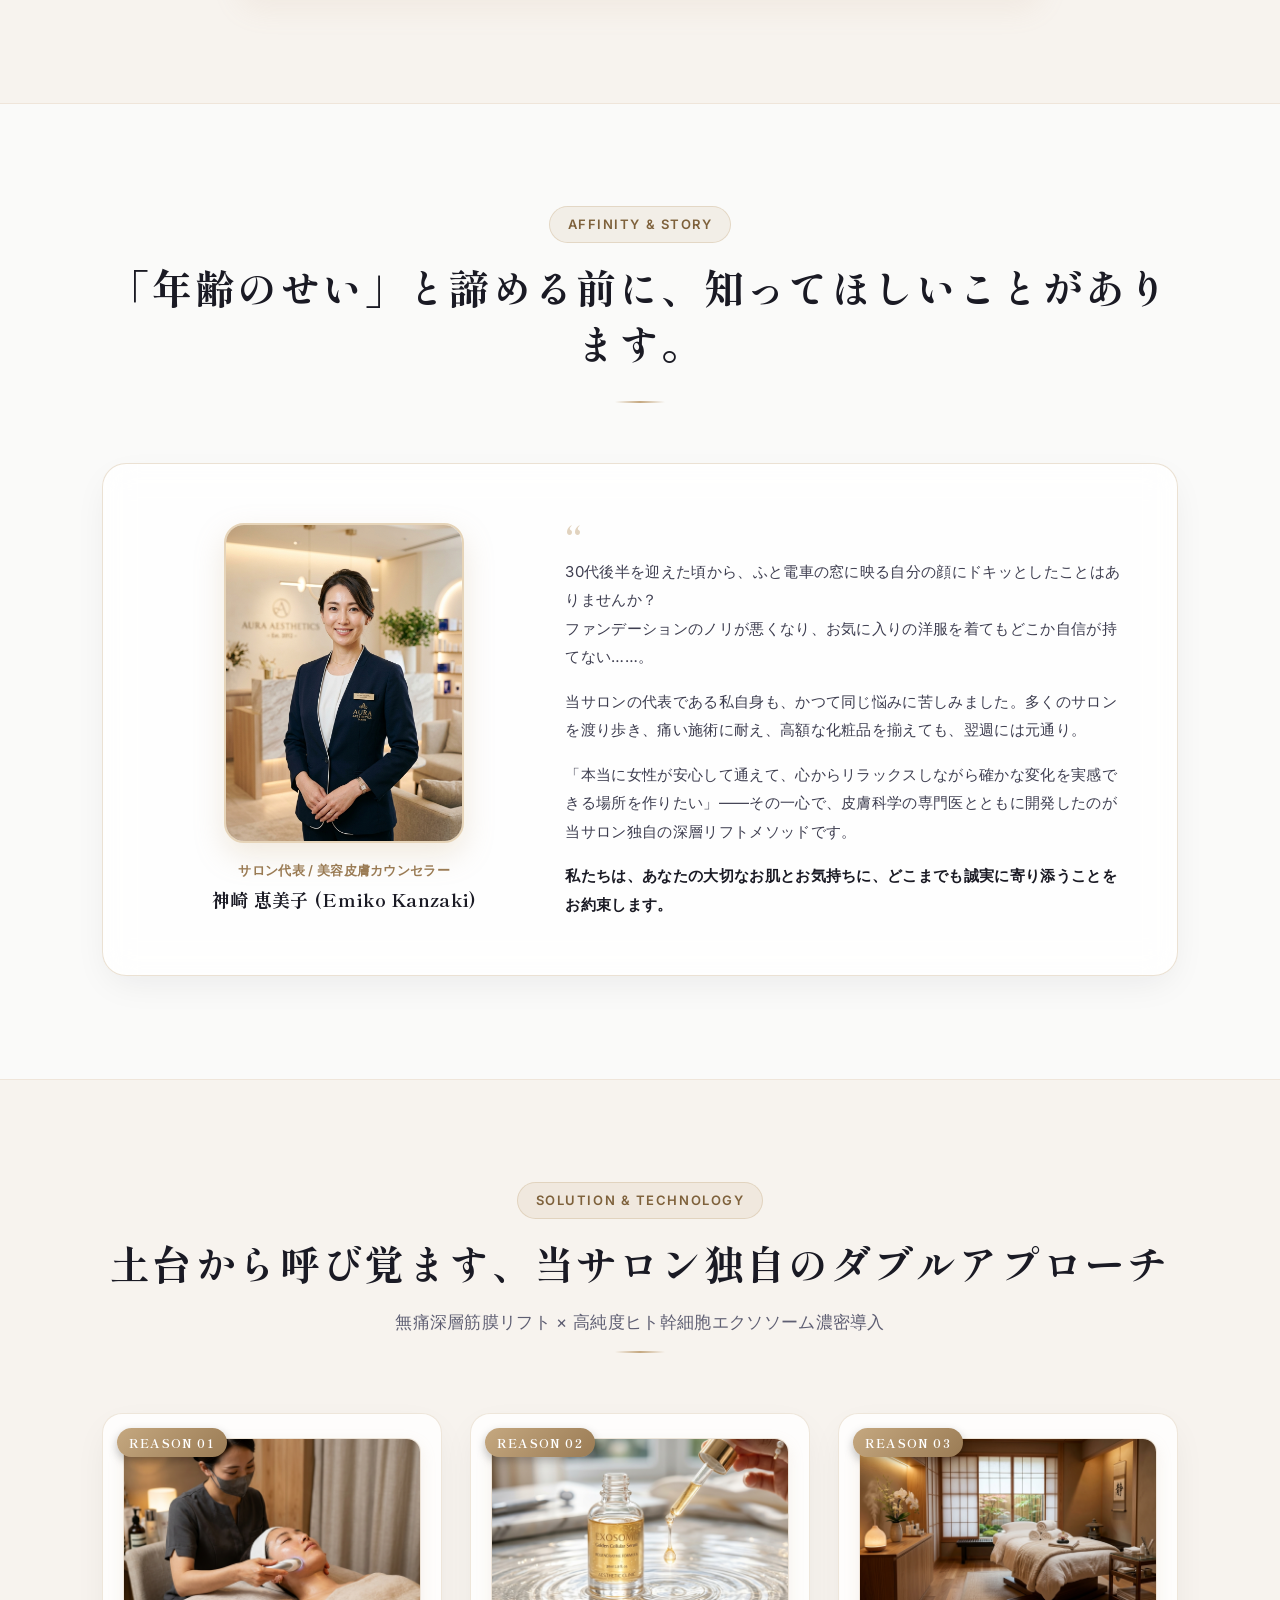
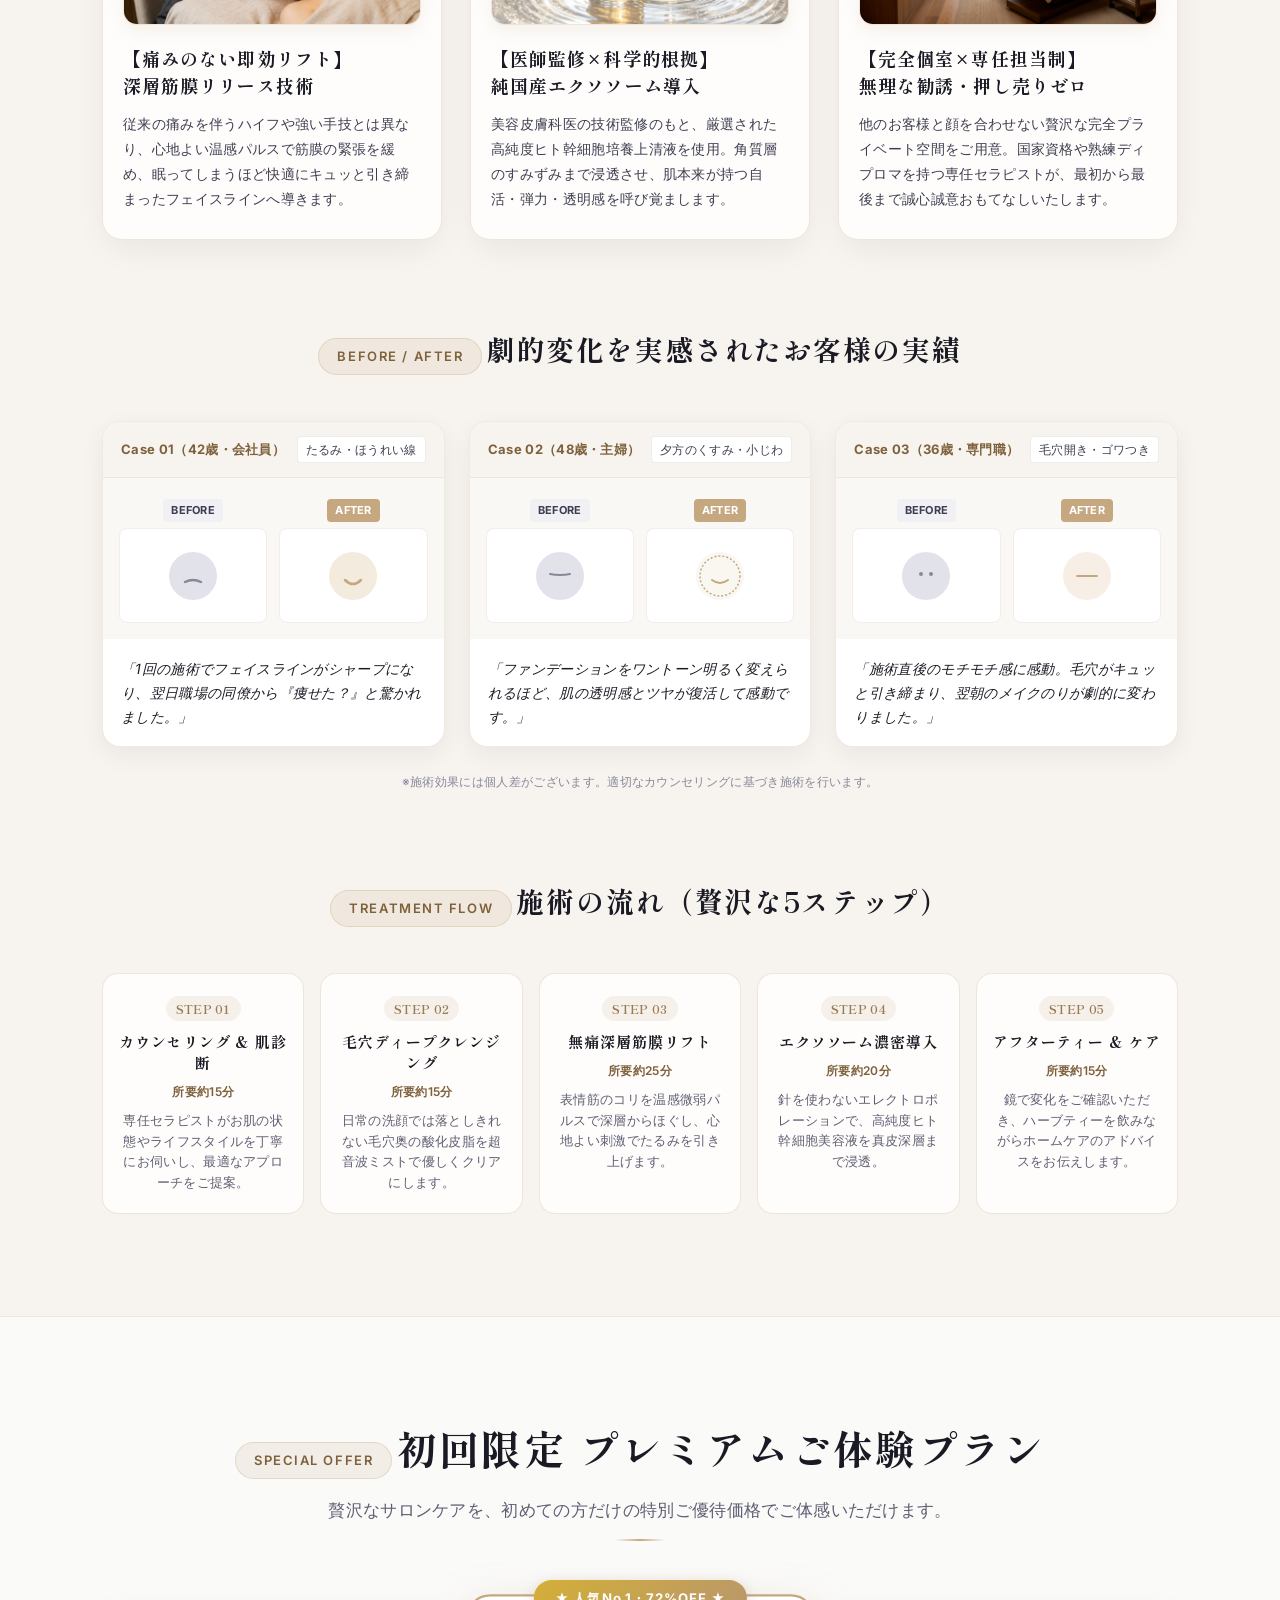
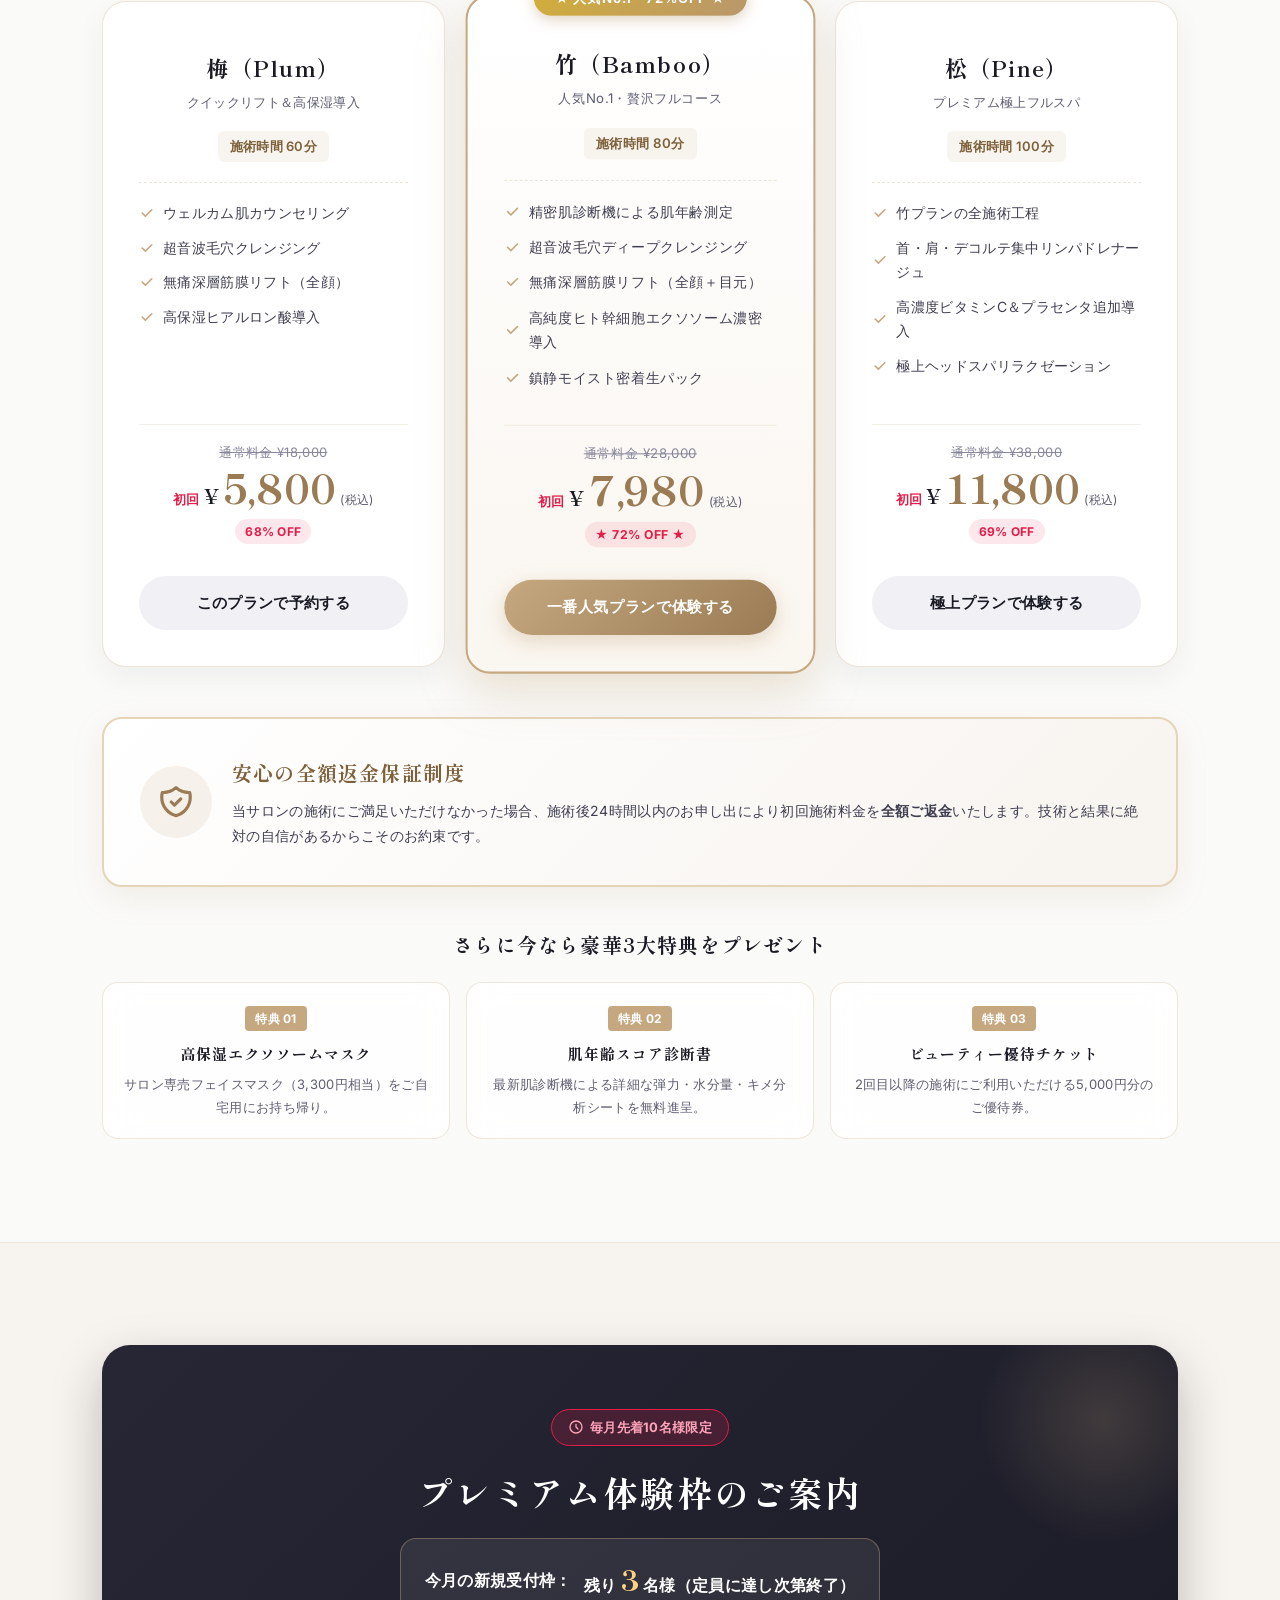
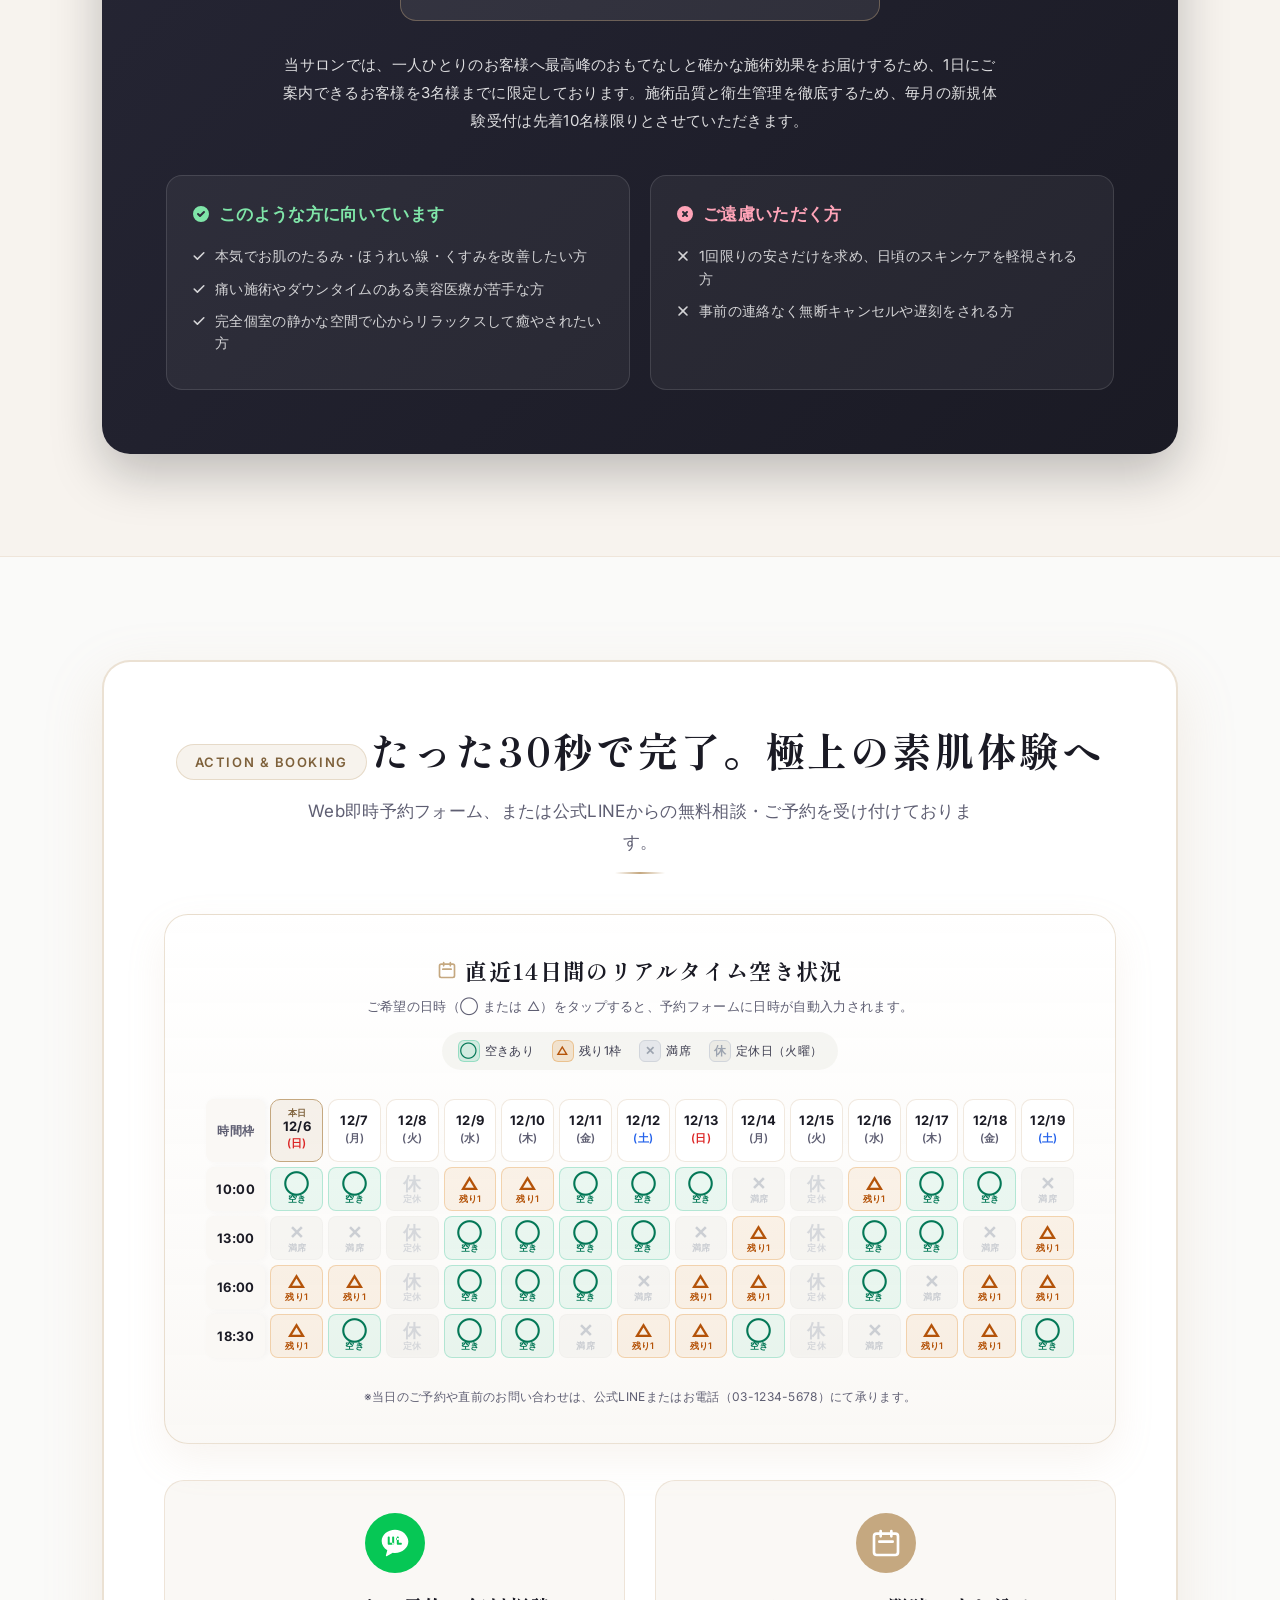
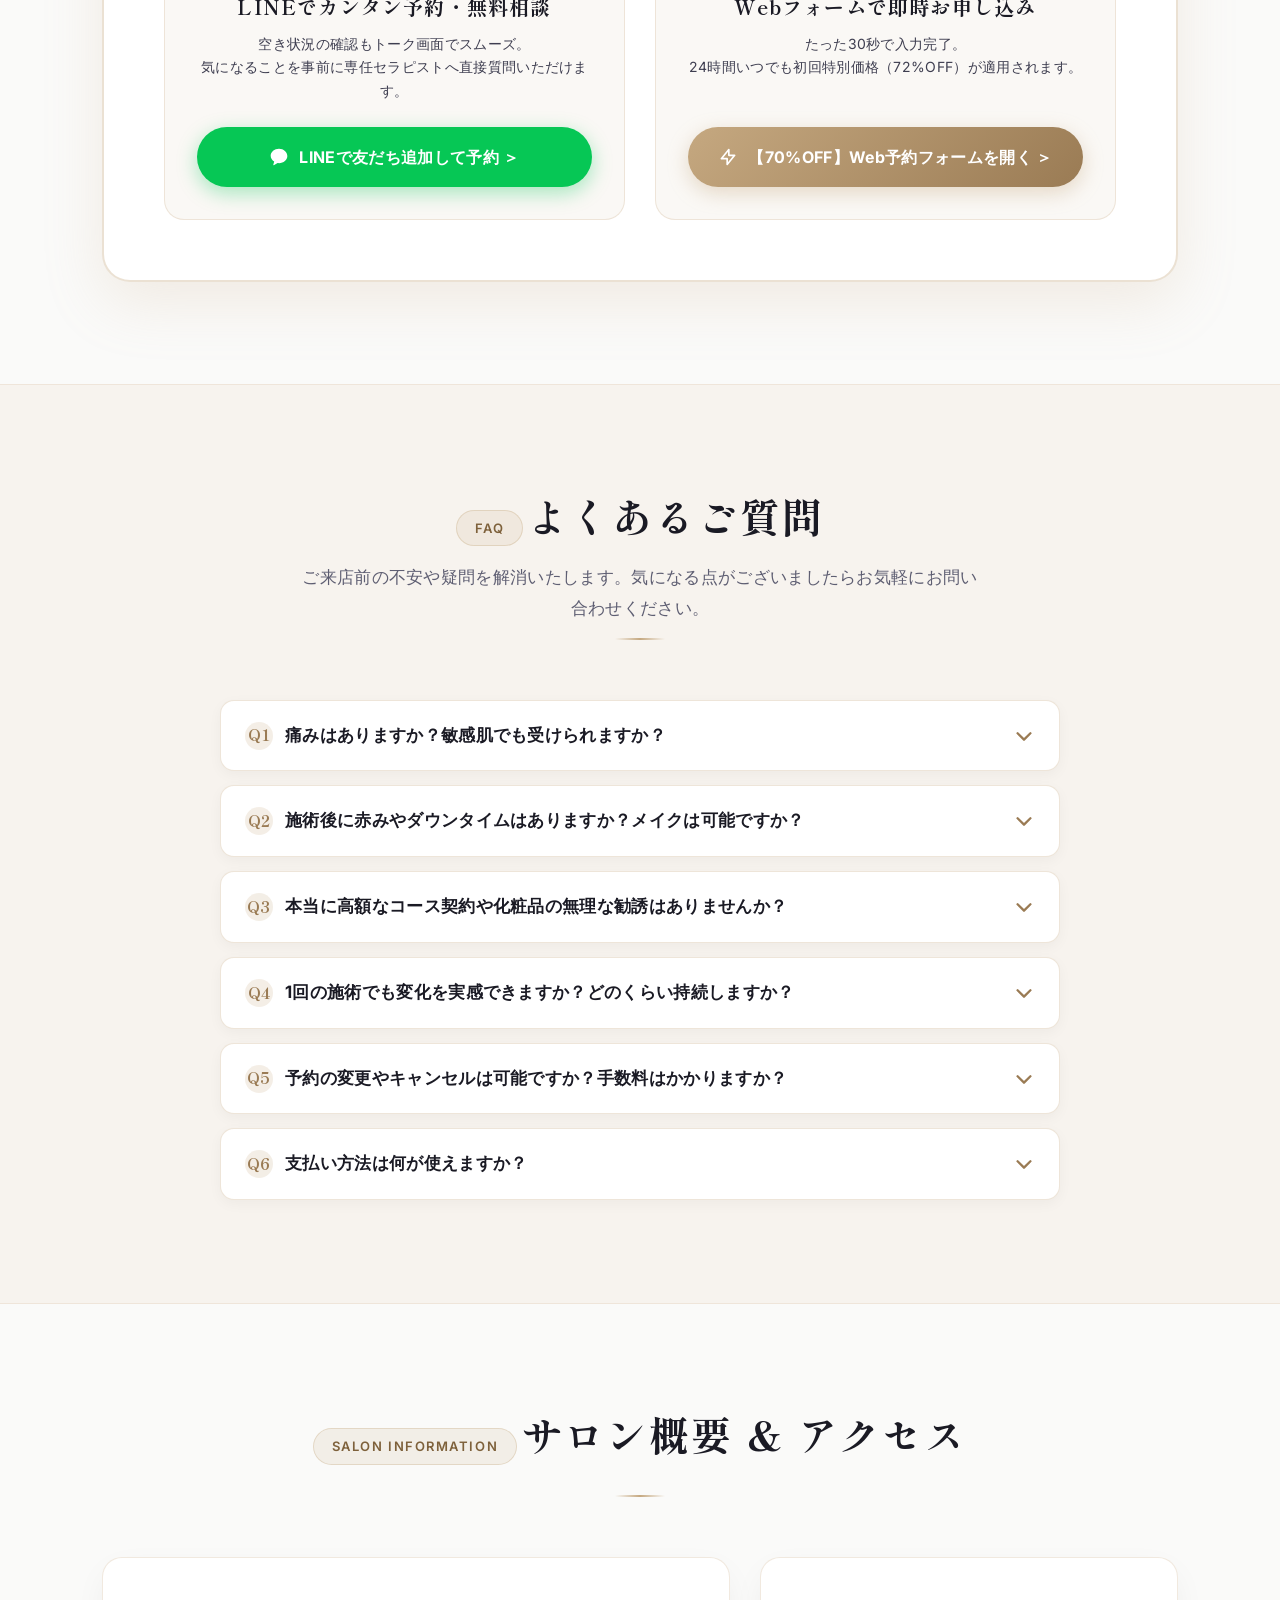
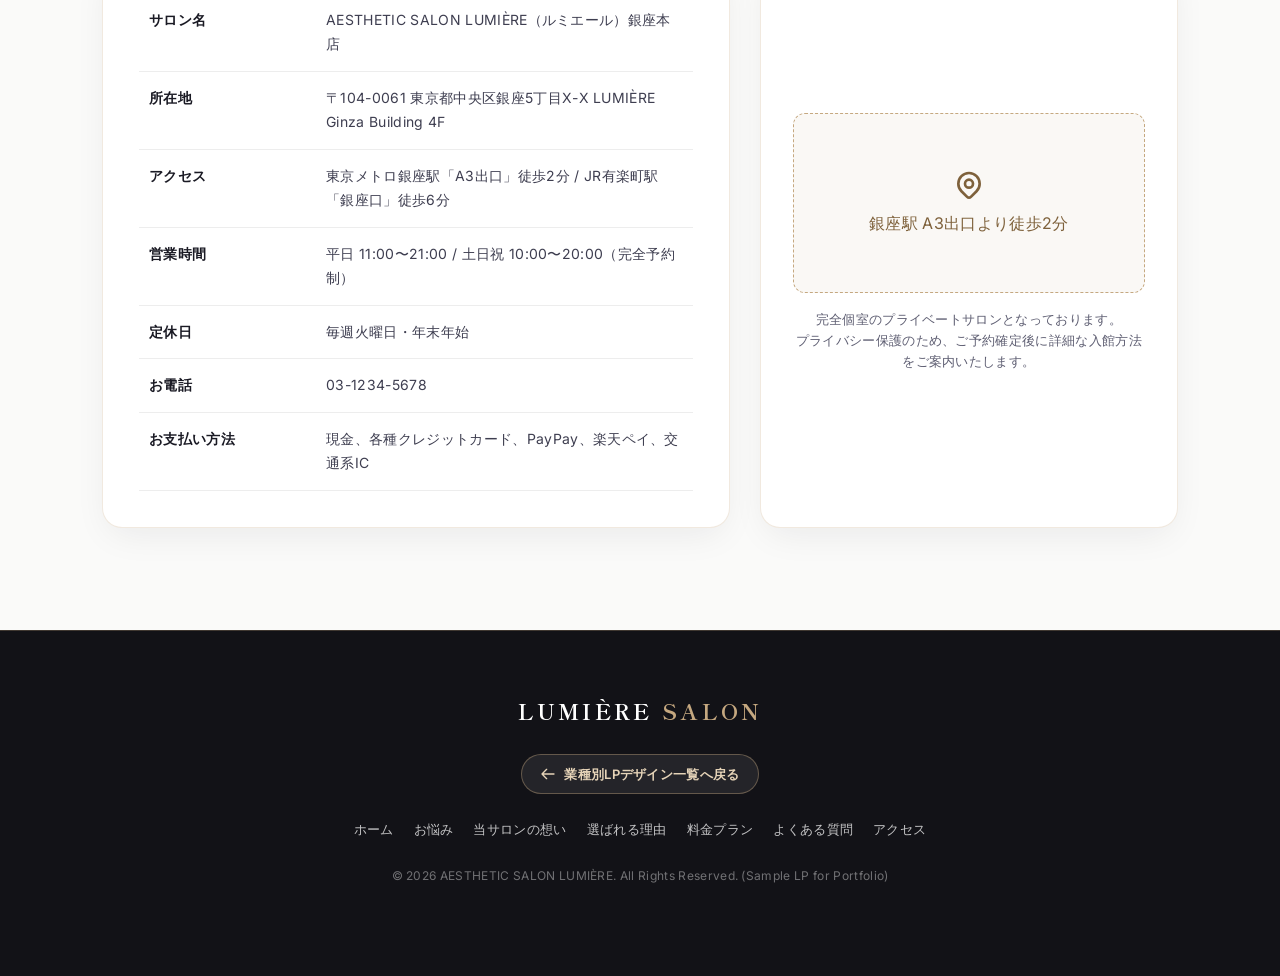
==== commit 4dfd95a5: "feat(aesthetic): embed photorealistic AI-generated visuals for hero, director, and 3-reason treatmen" ====
--- a/samples/aesthetic/index.html
+++ b/samples/aesthetic/index.html
@@ -115,36 +115,11 @@
           </div>
         </div>
 
-        <!-- Hero Visual Illustration (Luxury SVG Art) -->
+        <!-- Hero Visual Illustration (Luxury Real Photo Art) -->
         <div class="hero-visual-col">
           <div class="hero-visual-card">
-            <svg class="hero-art-svg" viewBox="0 0 320 280" fill="none" xmlns="http://www.w3.org/2000/svg">
-              <defs>
-                <linearGradient id="heroGoldGrad" x1="0%" y1="0%" x2="100%" y2="100%">
-                  <stop offset="0%" stop-color="#FAF6F0"/>
-                  <stop offset="50%" stop-color="#C5A880"/>
-                  <stop offset="100%" stop-color="#7E613B"/>
-                </linearGradient>
-                <radialGradient id="heroGlow" cx="50%" cy="50%" r="50%">
-                  <stop offset="0%" stop-color="#C5A880" stop-opacity="0.35"/>
-                  <stop offset="100%" stop-color="#C5A880" stop-opacity="0"/>
-                </radialGradient>
-              </defs>
-              <circle cx="160" cy="140" r="120" fill="url(#heroGlow)"/>
-              <circle cx="160" cy="140" r="100" stroke="#E6D4B8" stroke-width="1.5" stroke-dasharray="4 4"/>
-              <circle cx="160" cy="140" r="85" fill="#FFFFFF" filter="drop-shadow(0 8px 16px rgba(197, 168, 128, 0.2))"/>
-              <!-- Elegant Silhouette & Lifting Wave Lines -->
-              <path d="M130 180 C130 150, 145 130, 160 110 C175 130, 190 150, 190 180 Z" fill="url(#heroGoldGrad)" opacity="0.85"/>
-              <circle cx="160" cy="95" r="22" fill="#C5A880"/>
-              <!-- Radiant Sparkles -->
-              <path d="M160 45 L164 55 L174 59 L164 63 L160 73 L156 63 L146 59 L156 55 Z" fill="#D4AF37"/>
-              <path d="M225 105 L228 112 L235 115 L228 118 L225 125 L222 118 L215 115 L222 112 Z" fill="#C5A880"/>
-              <path d="M95 125 L97 131 L103 133 L97 136 L95 142 L93 136 L87 133 L93 131 Z" fill="#C5A880"/>
-              <!-- Lifting Flow Curves -->
-              <path d="M100 200 Q 160 235 220 200" stroke="url(#heroGoldGrad)" stroke-width="3" stroke-linecap="round"/>
-              <path d="M115 215 Q 160 245 205 215" stroke="#C5A880" stroke-width="2" stroke-linecap="round" opacity="0.6"/>
-            </svg>
-            <div class="hero-visual-caption">独自深層筋膜リフト × エクソソーム</div>
+            <img src="./assets/images/hero_facial.jpg" alt="極上フェイシャルトリートメント施術風景" class="hero-img-photo" width="560" height="420" loading="eager">
+            <div class="hero-visual-caption">独自深層筋膜リフト × 高純度エクソソーム</div>
             <div class="hero-visual-desc">痛みのない心地よい微弱パルスで深層からリフトアップ</div>
             <div class="hero-floating-tag">医師監修プログラム</div>
           </div>
@@ -262,16 +237,8 @@
 
       <div class="affinity-box">
         <div class="affinity-portrait-wrapper">
-          <!-- Stylized Aesthetic Portrait Art SVG -->
-          <svg class="affinity-portrait-art" viewBox="0 0 240 280" fill="none" xmlns="http://www.w3.org/2000/svg">
-            <rect width="240" height="280" rx="16" fill="#FDFBF9"/>
-            <circle cx="120" cy="100" r="55" fill="#F3EBDD"/>
-            <path d="M120 45 C145 45, 165 65, 165 95 C165 125, 145 145, 120 145 C95 145, 75 125, 75 95 C75 65, 95 45, 120 45 Z" fill="#C5A880" opacity="0.9"/>
-            <path d="M60 250 C60 190, 85 170, 120 170 C155 170, 180 190, 180 250 Z" fill="#7E613B"/>
-            <circle cx="120" cy="100" r="42" fill="#FAF6F0"/>
-            <path d="M105 95 Q 120 115 135 95" stroke="#C5A880" stroke-width="2.5" stroke-linecap="round"/>
-            <circle cx="120" cy="25" r="8" fill="#D4AF37"/>
-          </svg>
+          <!-- Real Aesthetic Therapist Portrait Photo -->
+          <img src="./assets/images/therapist_portrait.jpg" alt="サロン代表 神崎 恵美子" class="affinity-portrait-photo" width="280" height="373" loading="lazy">
           <div class="affinity-owner-title">サロン代表 / 美容皮膚カウンセラー</div>
           <div class="affinity-owner-name">神崎 恵美子 (Emiko Kanzaki)</div>
         </div>
@@ -315,10 +282,8 @@
         <!-- Reason 1 -->
         <div class="reason-card">
           <div class="reason-num-badge">REASON 01</div>
-          <div class="reason-icon-wrapper">
-            <svg xmlns="http://www.w3.org/2000/svg" fill="none" viewBox="0 0 24 24" stroke="currentColor">
-              <path stroke-linecap="round" stroke-linejoin="round" stroke-width="1.8" d="M13 10V3L4 14h7v7l9-11h-7z" />
-            </svg>
+          <div class="reason-img-wrap">
+            <img src="./assets/images/treatment_fascia.jpg" alt="痛みのない即効リフト 深層筋膜リリース技術" class="reason-photo" width="400" height="250" loading="lazy">
           </div>
           <h3 class="reason-card-title">【痛みのない即効リフト】<br>深層筋膜リリース技術</h3>
           <p class="reason-card-desc">
@@ -329,10 +294,8 @@
         <!-- Reason 2 -->
         <div class="reason-card">
           <div class="reason-num-badge">REASON 02</div>
-          <div class="reason-icon-wrapper">
-            <svg xmlns="http://www.w3.org/2000/svg" fill="none" viewBox="0 0 24 24" stroke="currentColor">
-              <path stroke-linecap="round" stroke-linejoin="round" stroke-width="1.8" d="M19.428 15.428a2 2 0 00-1.022-.547l-2.387-.477a6 6 0 00-3.86.517l-.318.158a6 6 0 01-3.86.517L6.05 15.21a2 2 0 00-1.806.547M8 4h8l-1 1v5.172a2 2 0 00.586 1.414l5 5c1.26 1.26.367 3.414-1.415 3.414H4.828c-1.782 0-2.674-2.154-1.414-3.414l5-5A2 2 0 009 10.172V5L8 4z" />
-            </svg>
+          <div class="reason-img-wrap">
+            <img src="./assets/images/exosome_serum.jpg" alt="医師監修×科学的根拠 純国産高純度エクソソーム導入" class="reason-photo" width="400" height="250" loading="lazy">
           </div>
           <h3 class="reason-card-title">【医師監修×科学的根拠】<br>純国産エクソソーム導入</h3>
           <p class="reason-card-desc">
@@ -343,10 +306,8 @@
         <!-- Reason 3 -->
         <div class="reason-card">
           <div class="reason-num-badge">REASON 03</div>
-          <div class="reason-icon-wrapper">
-            <svg xmlns="http://www.w3.org/2000/svg" fill="none" viewBox="0 0 24 24" stroke="currentColor">
-              <path stroke-linecap="round" stroke-linejoin="round" stroke-width="1.8" d="M12 15v2m-6 4h12a2 2 0 002-2v-6a2 2 0 00-2-2H6a2 2 0 00-2 2v6a2 2 0 002 2zm10-10V7a4 4 0 00-8 0v4h8z" />
-            </svg>
+          <div class="reason-img-wrap">
+            <img src="./assets/images/private_room.jpg" alt="完全個室×専任担当制 ラグジュアリー空間" class="reason-photo" width="400" height="250" loading="lazy">
           </div>
           <h3 class="reason-card-title">【完全個室×専任担当制】<br>無理な勧誘・押し売りゼロ</h3>
           <p class="reason-card-desc">
--- a/samples/aesthetic/css/aesthetic.css
+++ b/samples/aesthetic/css/aesthetic.css
@@ -480,17 +480,28 @@
   -webkit-backdrop-filter: var(--glass-blur);
   border: 1px solid rgba(197, 168, 128, 0.4);
   border-radius: 24px;
-  padding: clamp(24px, 4vw, 36px);
+  padding: clamp(20px, 3vw, 28px);
   box-shadow: 0 20px 50px rgba(197, 168, 128, 0.2);
   text-align: center;
-}
-
-.hero-art-svg {
+  overflow: hidden;
+}
+
+.hero-img-photo {
   width: 100%;
-  max-width: 320px;
+  max-width: 460px;
   height: auto;
-  margin: 0 auto 20px;
-  filter: drop-shadow(0 10px 20px rgba(197, 168, 128, 0.25));
+  aspect-ratio: 4 / 3;
+  object-fit: cover;
+  border-radius: 18px;
+  border: 2px solid rgba(197, 168, 128, 0.4);
+  box-shadow: 0 16px 36px rgba(197, 168, 128, 0.25);
+  margin: 0 auto 18px;
+  display: block;
+  transition: transform 0.6s ease, filter 0.6s ease;
+}
+
+.hero-visual-card:hover .hero-img-photo {
+  transform: scale(1.02);
 }
 
 .hero-visual-caption {
@@ -508,7 +519,7 @@
 
 .hero-floating-tag {
   position: absolute;
-  bottom: -15px;
+  bottom: 12px;
   right: 20px;
   background: #FFFFFF;
   border: 1px solid var(--salon-gold);
@@ -517,7 +528,8 @@
   font-size: 0.8125rem;
   font-weight: 700;
   color: var(--salon-gold-dark);
-  box-shadow: 0 6px 18px rgba(0, 0, 0, 0.08);
+  box-shadow: 0 6px 18px rgba(0, 0, 0, 0.12);
+  z-index: 2;
 }
 
 /* Agitation & Problem Cards */
@@ -636,21 +648,29 @@
   position: relative;
 }
 
-.affinity-portrait-art {
+.affinity-portrait-photo {
   width: 100%;
-  max-width: 260px;
+  max-width: 240px;
+  aspect-ratio: 3 / 4;
+  object-fit: cover;
   margin: 0 auto 16px;
   border-radius: 20px;
   border: 2px solid var(--salon-gold-light);
   box-shadow: 0 12px 30px rgba(197, 168, 128, 0.25);
   background: #FFFFFF;
-  padding: 12px;
+  display: block;
+  transition: transform 0.5s ease;
+}
+
+.affinity-box:hover .affinity-portrait-photo {
+  transform: scale(1.02);
 }
 
 .affinity-owner-title {
   font-size: 0.8125rem;
   color: var(--salon-gold-dark);
   font-weight: 600;
+  margin-bottom: 2px;
 }
 
 .affinity-owner-name {
@@ -704,12 +724,13 @@
   -webkit-backdrop-filter: var(--glass-blur);
   border: var(--glass-card-border);
   border-radius: 20px;
-  padding: clamp(24px, 3vw, 32px);
+  padding: 24px 20px 28px;
   box-shadow: var(--glass-card-shadow);
   display: flex;
   flex-direction: column;
   position: relative;
   transition: all var(--transition-smooth);
+  overflow: hidden;
 }
 
 .reason-card:hover {
@@ -720,35 +741,41 @@
 
 .reason-num-badge {
   position: absolute;
-  top: -14px;
-  left: 24px;
+  top: 14px;
+  left: 14px;
   background: linear-gradient(135deg, var(--salon-gold) 0%, var(--salon-gold-dark) 100%);
   color: #FFFFFF;
   font-family: var(--font-serif);
-  font-size: 0.8125rem;
-  font-weight: 700;
-  padding: 4px 14px;
+  font-size: 0.75rem;
+  font-weight: 700;
+  padding: 4px 12px;
   border-radius: 999px;
   letter-spacing: 0.1em;
-  box-shadow: 0 4px 10px rgba(197, 168, 128, 0.35);
-}
-
-.reason-icon-wrapper {
-  width: 56px;
-  height: 56px;
-  border-radius: 16px;
-  background: rgba(197, 168, 128, 0.12);
-  display: flex;
-  align-items: center;
-  justify-content: center;
-  color: var(--salon-gold-dark);
+  box-shadow: 0 4px 10px rgba(0, 0, 0, 0.25);
+  z-index: 2;
+}
+
+.reason-img-wrap {
+  width: 100%;
+  aspect-ratio: 16 / 10;
+  border-radius: 14px;
+  overflow: hidden;
   margin-bottom: 20px;
-  margin-top: 10px;
-}
-
-.reason-icon-wrapper svg {
-  width: 28px;
-  height: 28px;
+  border: 1px solid rgba(197, 168, 128, 0.3);
+  box-shadow: 0 6px 16px rgba(197, 168, 128, 0.15);
+  background: #FFFFFF;
+}
+
+.reason-photo {
+  width: 100%;
+  height: 100%;
+  object-fit: cover;
+  display: block;
+  transition: transform 0.6s ease;
+}
+
+.reason-card:hover .reason-photo {
+  transform: scale(1.06);
 }
 
 .reason-card-title {
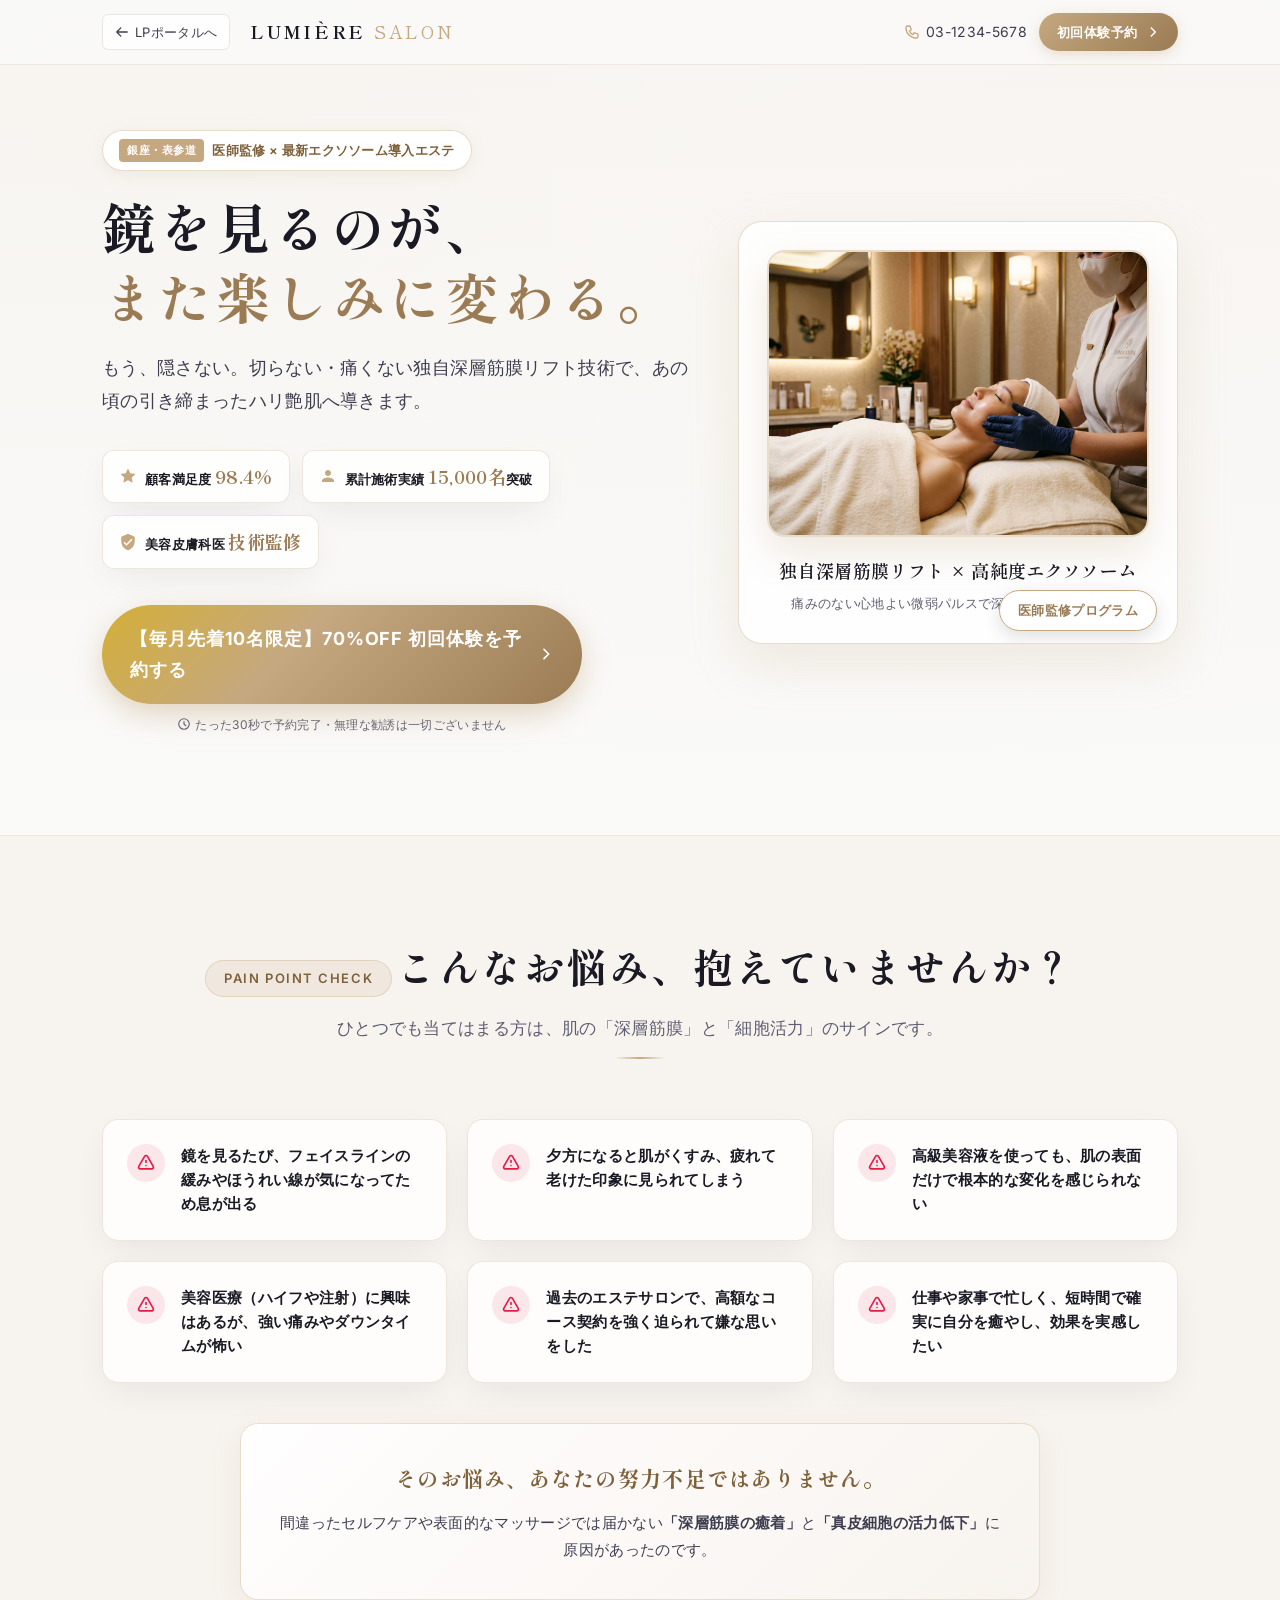
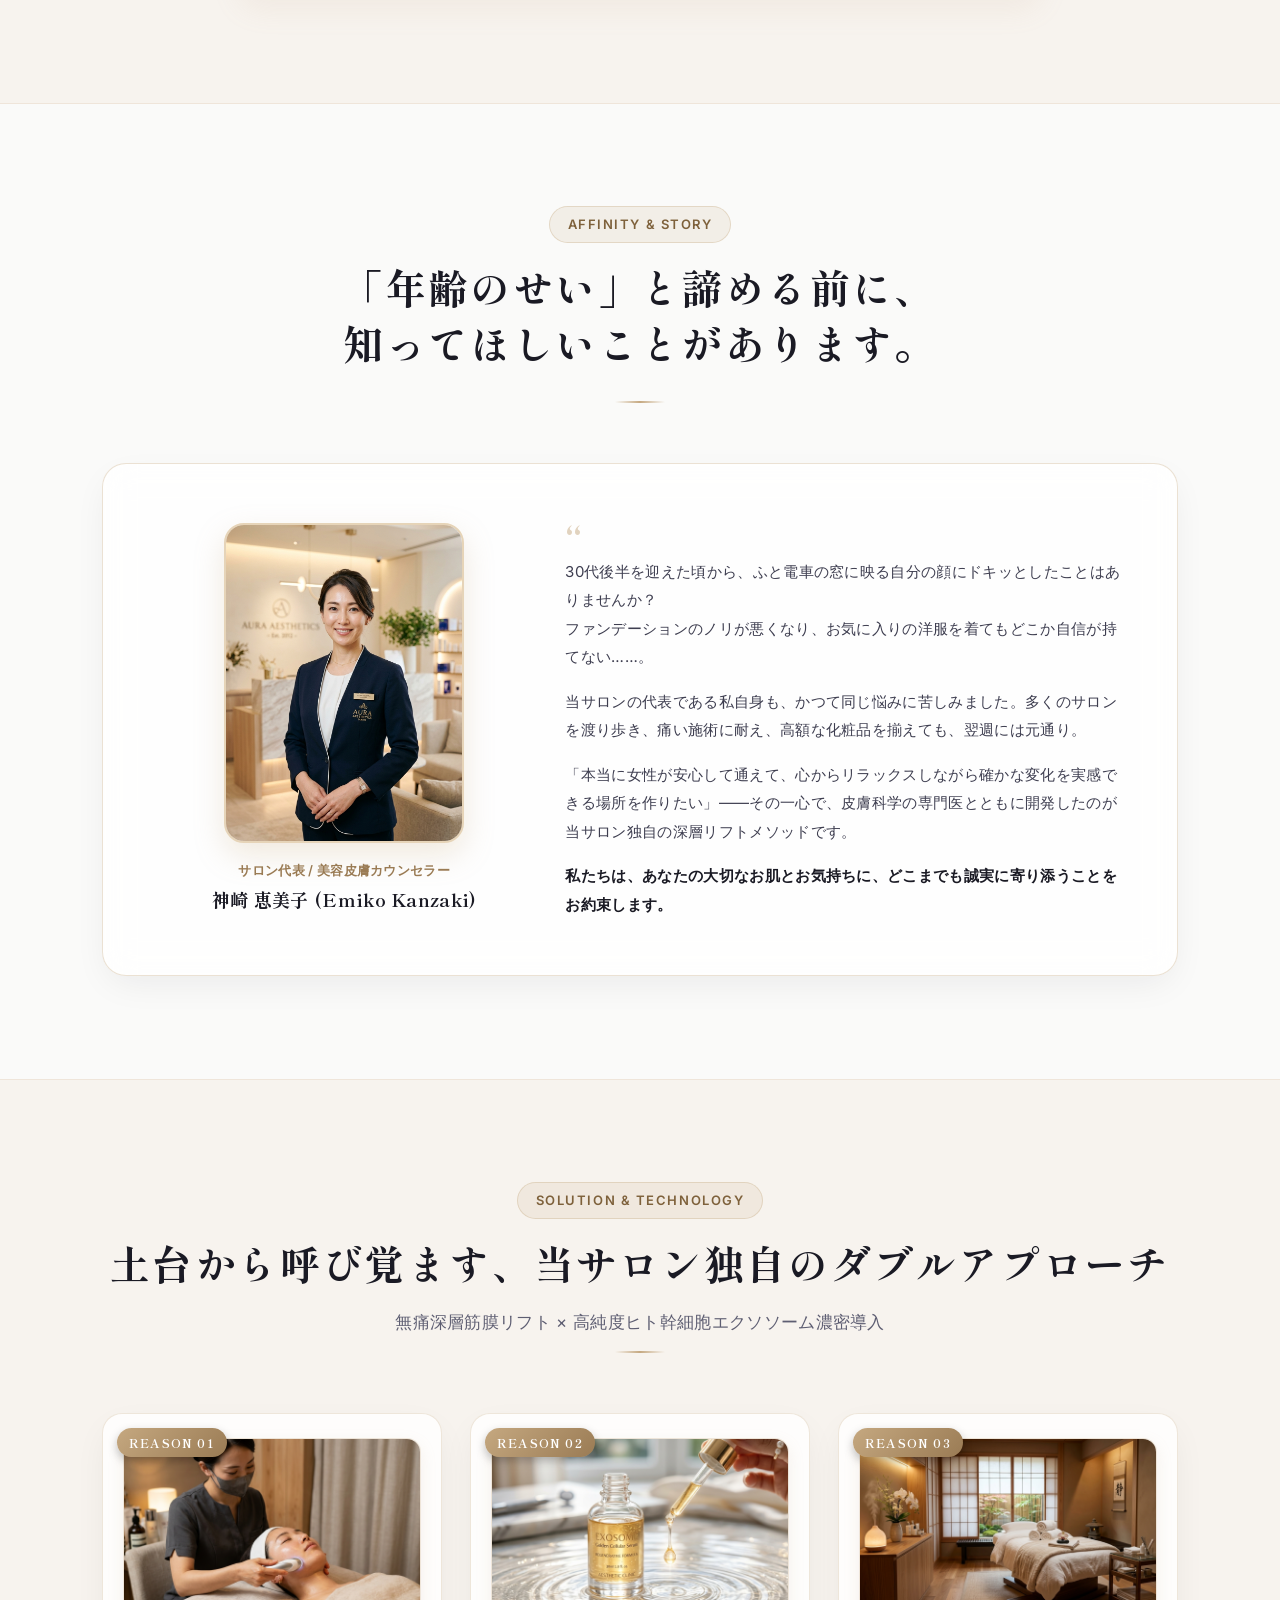
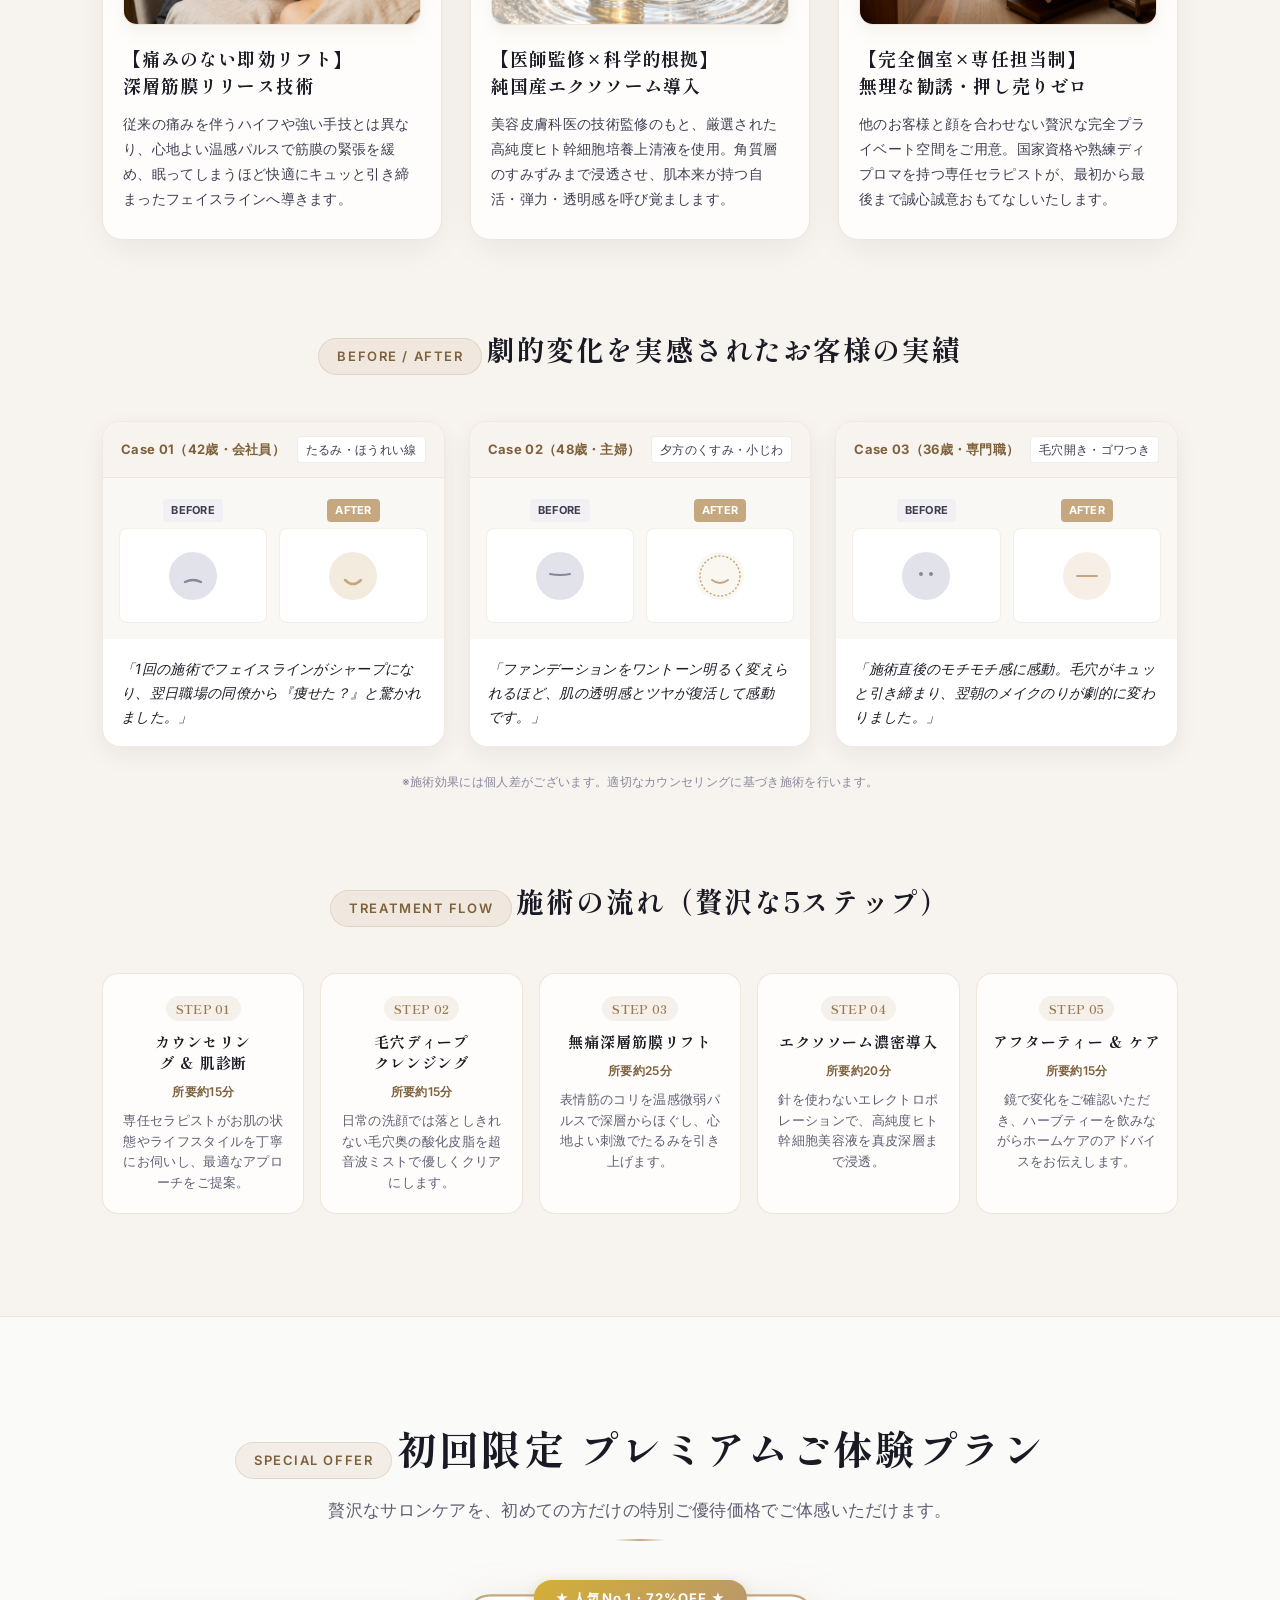
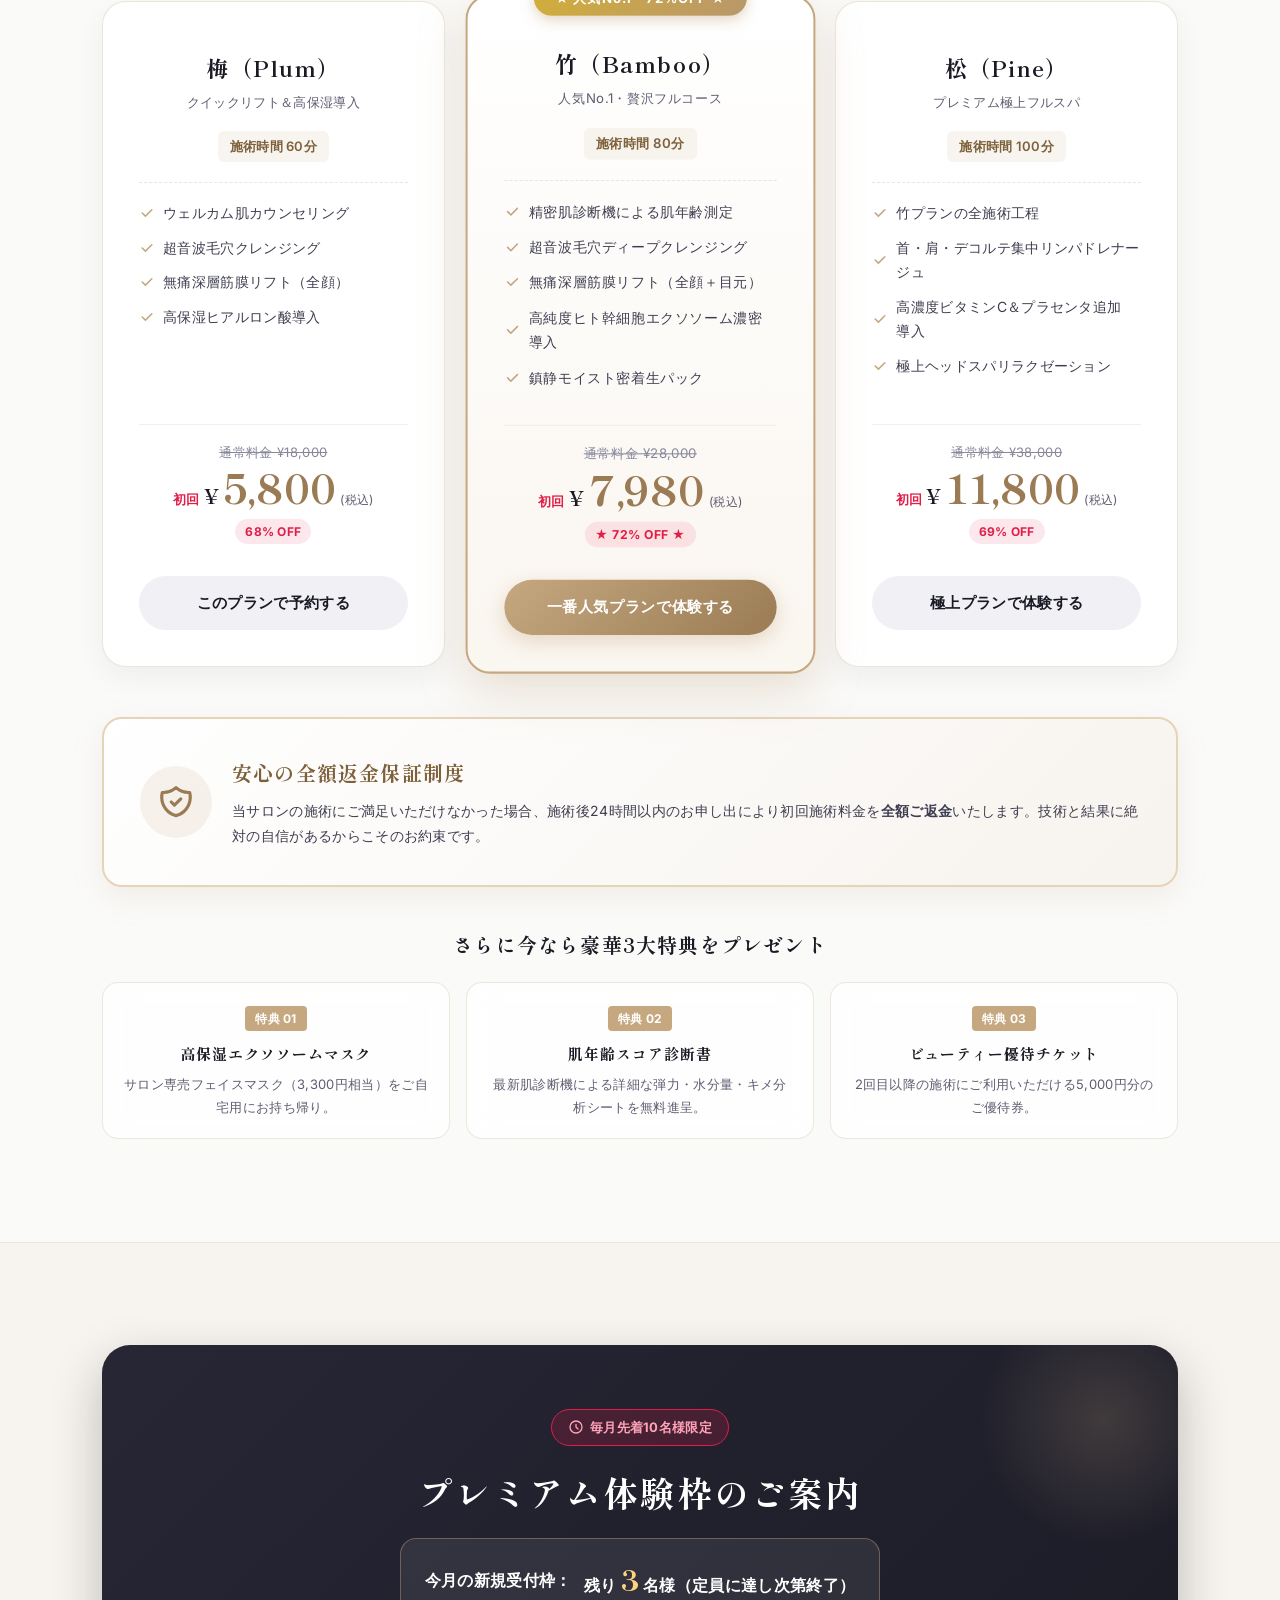
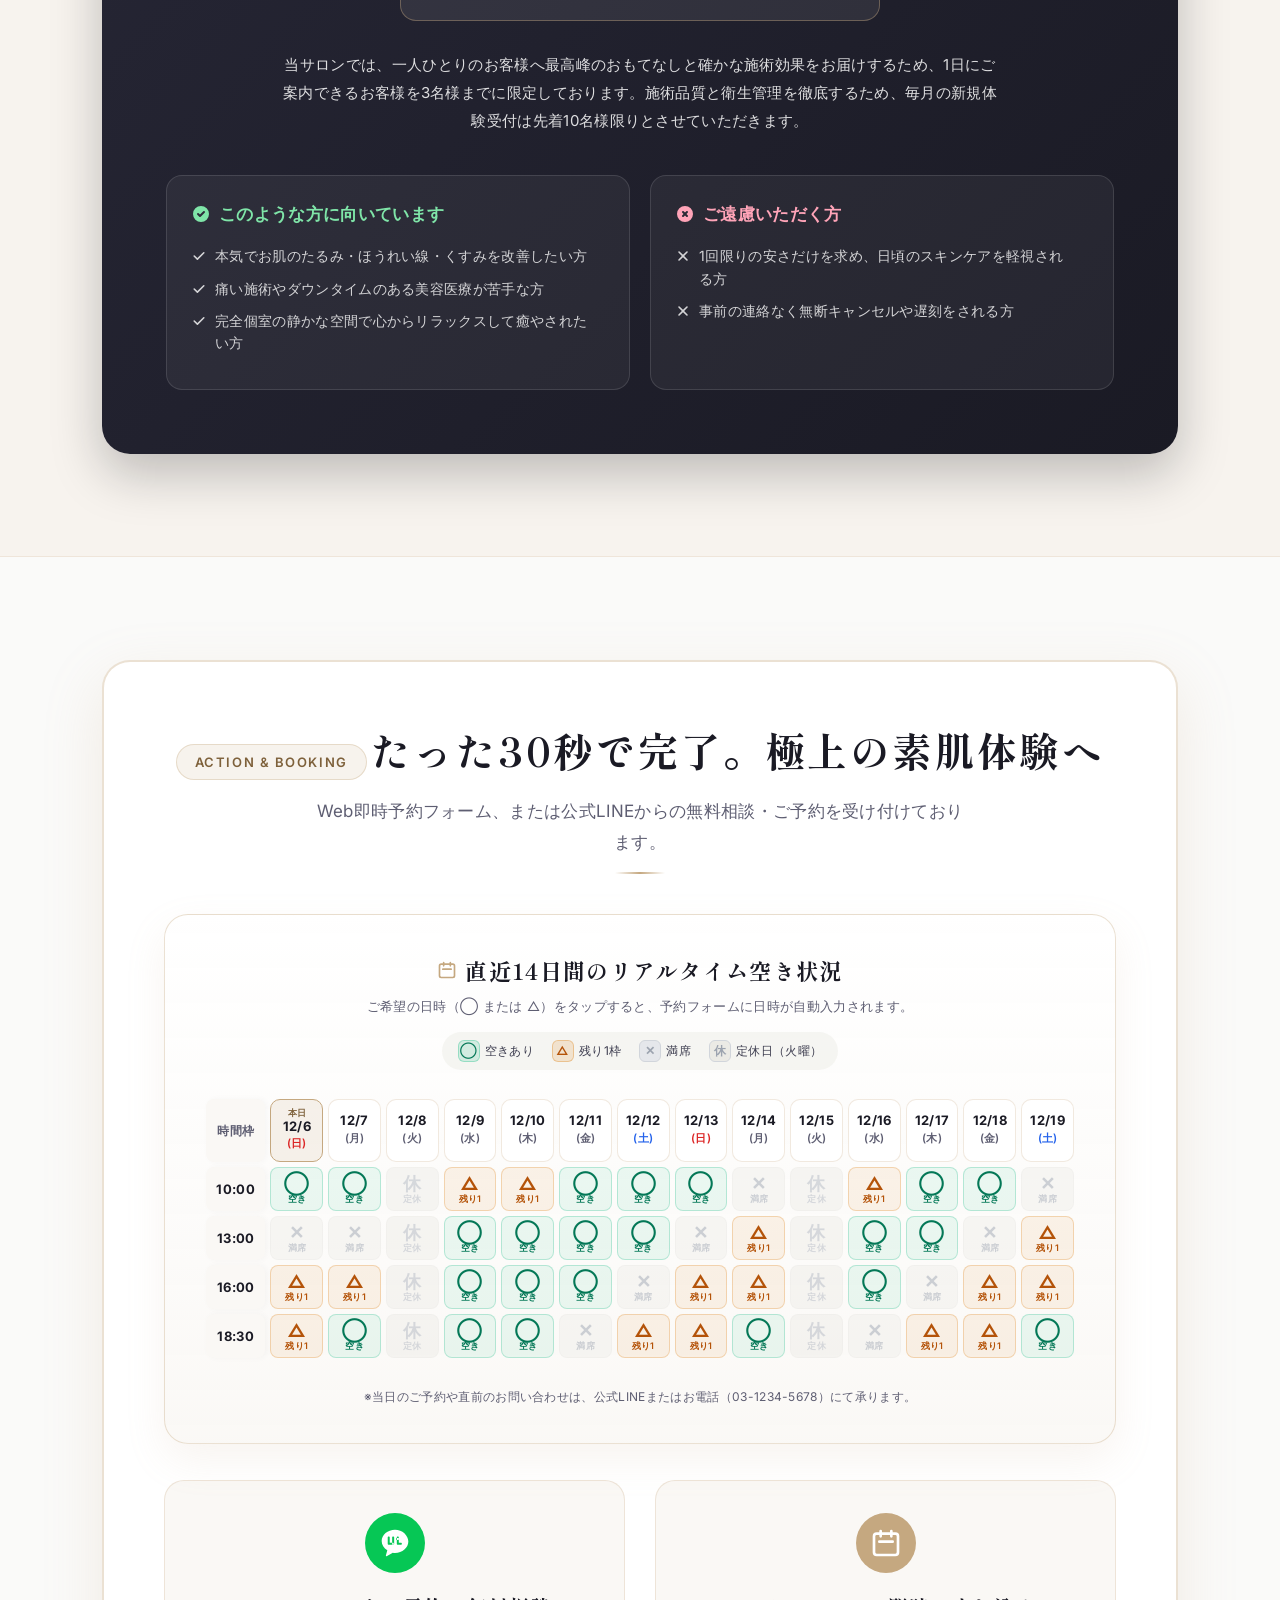
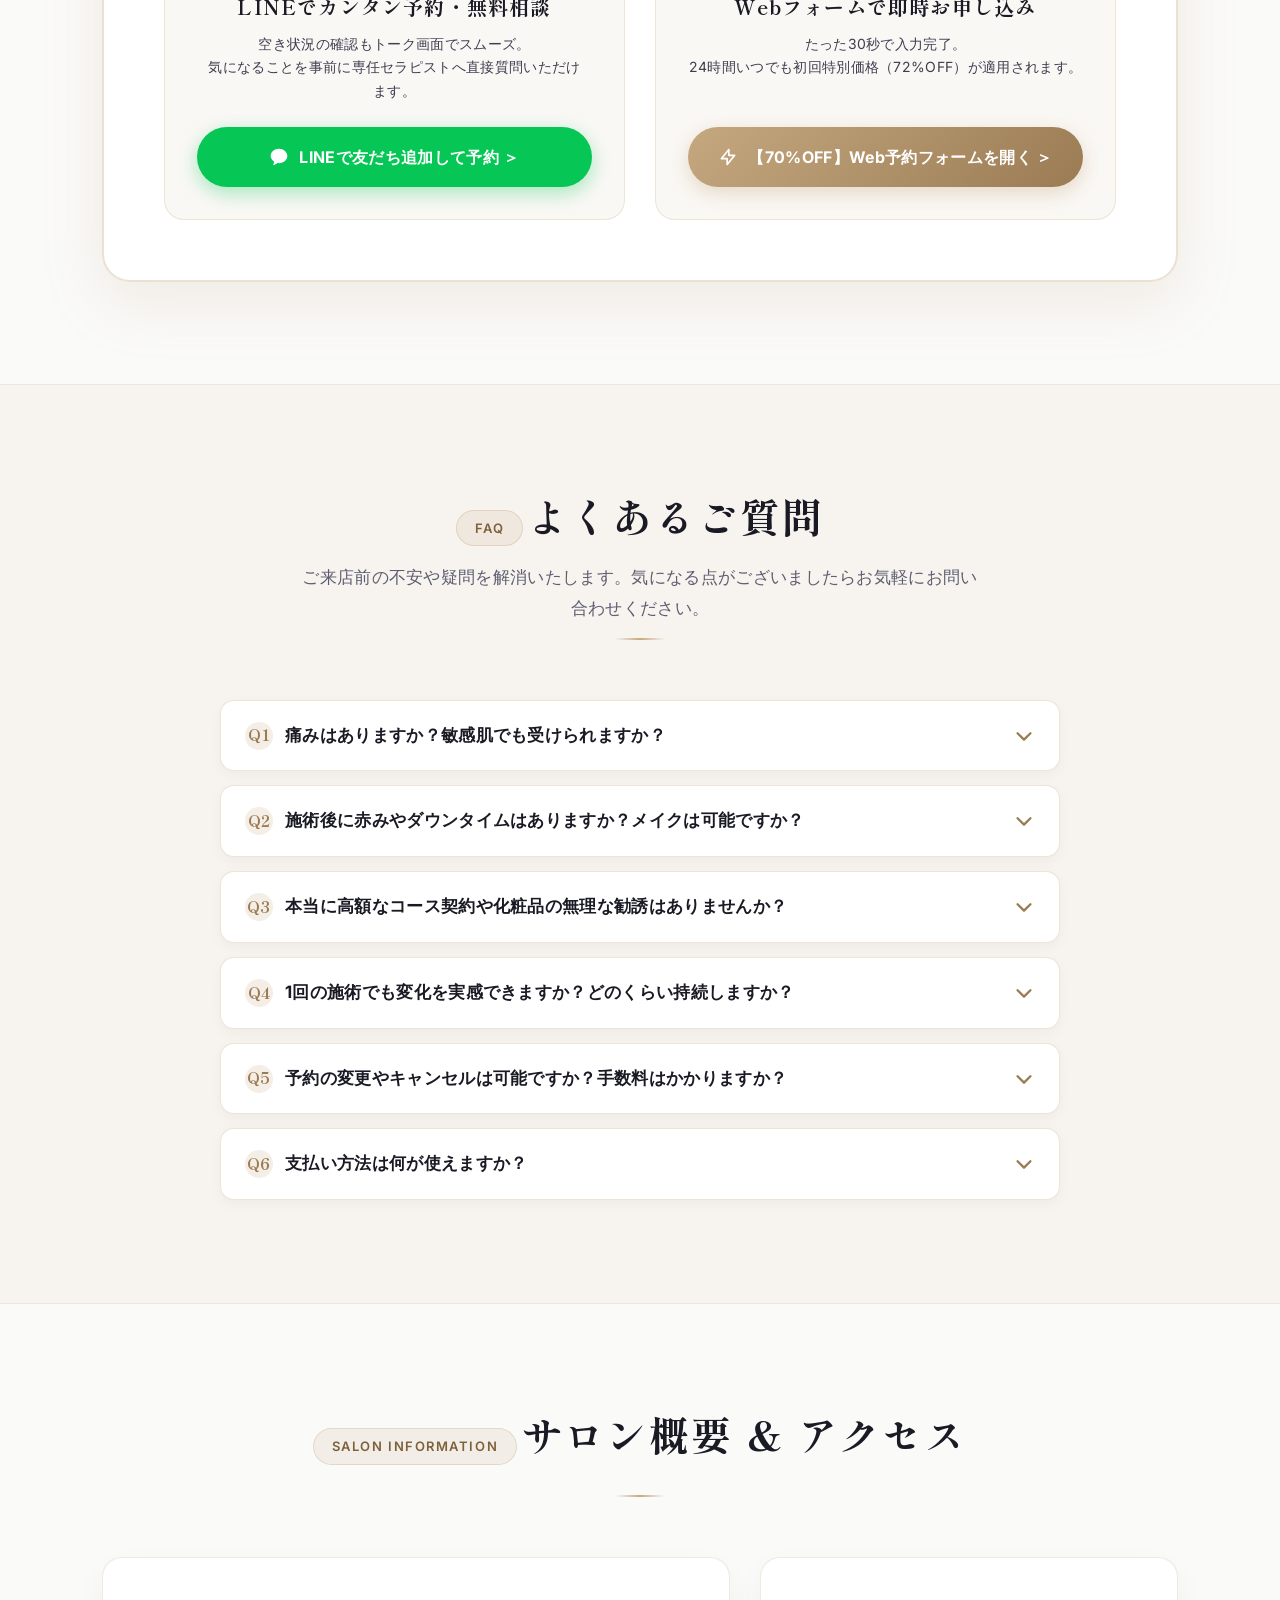
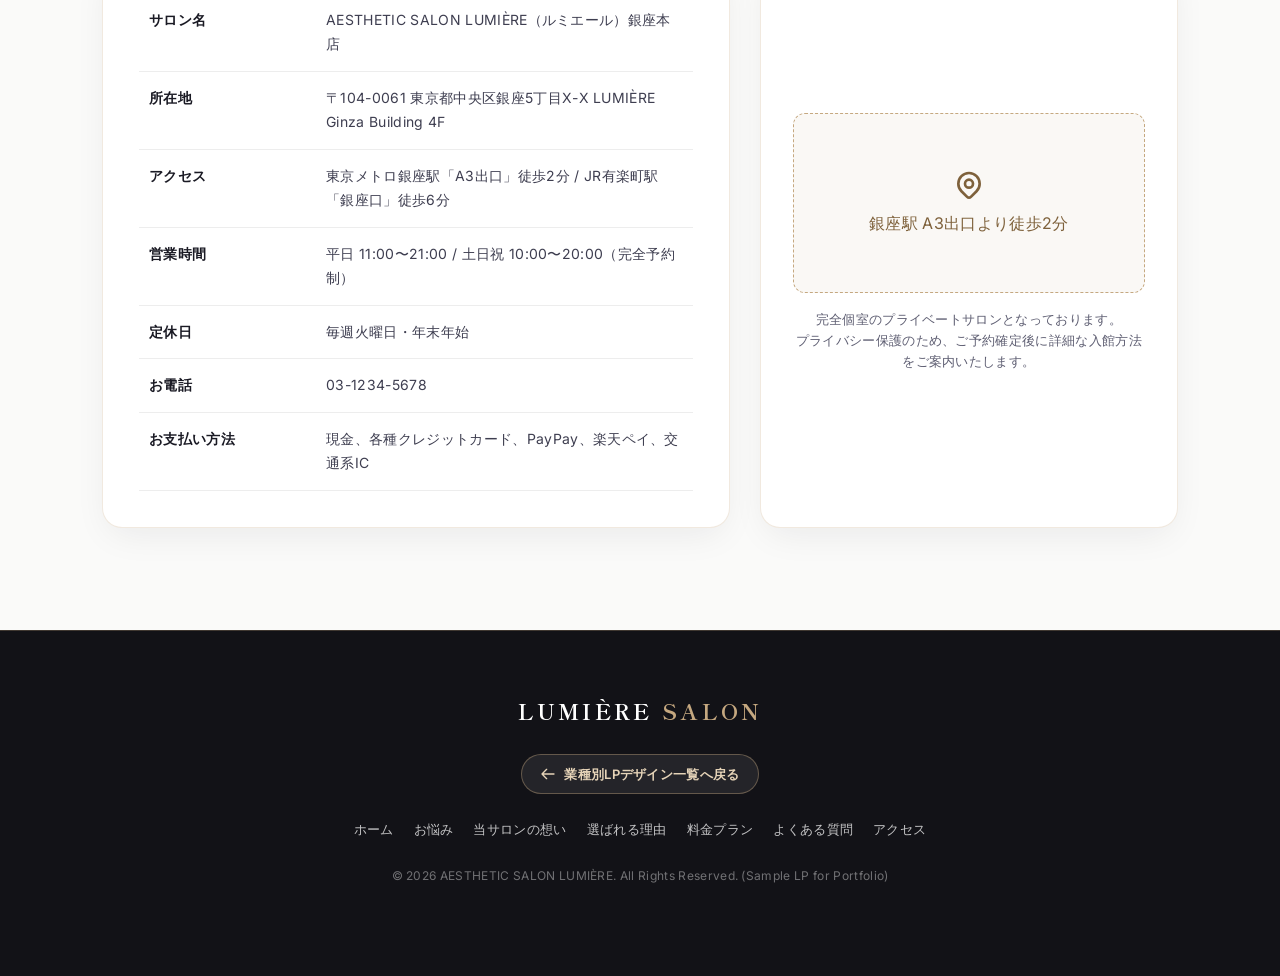
==== commit b4dd567d: "fix(mobile-header): hide top-right CTA in mobile viewport to prevent button truncation and format he" ====
--- a/samples/aesthetic/index.html
+++ b/samples/aesthetic/index.html
@@ -68,8 +68,8 @@
           </div>
 
           <h1 class="hero-title">
-            鏡を見るのが、<br>
-            <span class="highlight">また楽しみに変わる。</span>
+            <span class="u-inline-block">鏡を見るのが、</span><br>
+            <span class="highlight"><span class="u-inline-block">また楽しみに</span><span class="u-inline-block">変わる。</span></span>
           </h1>
 
           <p class="hero-subtitle">
--- a/samples/aesthetic/css/aesthetic.css
+++ b/samples/aesthetic/css/aesthetic.css
@@ -216,6 +216,7 @@
   background: rgba(255, 255, 255, 0.8);
   border: 1px solid rgba(26, 26, 36, 0.1);
   border-radius: 6px;
+  white-space: nowrap;
   transition: all var(--transition-smooth);
 }
 
@@ -238,6 +239,7 @@
   font-weight: 700;
   letter-spacing: 0.15em;
   color: var(--salon-slate-800);
+  white-space: nowrap;
 }
 
 .salon-brand-logo span {
@@ -257,6 +259,7 @@
   color: var(--salon-slate-600);
   align-items: center;
   gap: 6px;
+  white-space: nowrap;
 }
 
 .header-phone svg {
@@ -279,6 +282,7 @@
   box-shadow: 0 4px 14px rgba(197, 168, 128, 0.35);
   border: none;
   cursor: pointer;
+  white-space: nowrap;
   transition: all var(--transition-smooth);
 }
 
@@ -290,6 +294,34 @@
 @media (min-width: 768px) {
   .header-phone {
     display: inline-flex;
+  }
+}
+
+@media (max-width: 768px) {
+  .site-header {
+    height: 60px;
+  }
+  .site-header .container {
+    padding: 0 12px;
+  }
+  .header-left {
+    width: 100%;
+    justify-content: space-between;
+    gap: 8px;
+  }
+  .salon-brand-logo {
+    font-size: 1rem;
+  }
+  .salon-brand-logo span {
+    display: none;
+  }
+  .portal-return-link {
+    padding: 4px 8px;
+    font-size: 0.72rem;
+    flex-shrink: 0;
+  }
+  .header-actions {
+    display: none;
   }
 }
 
